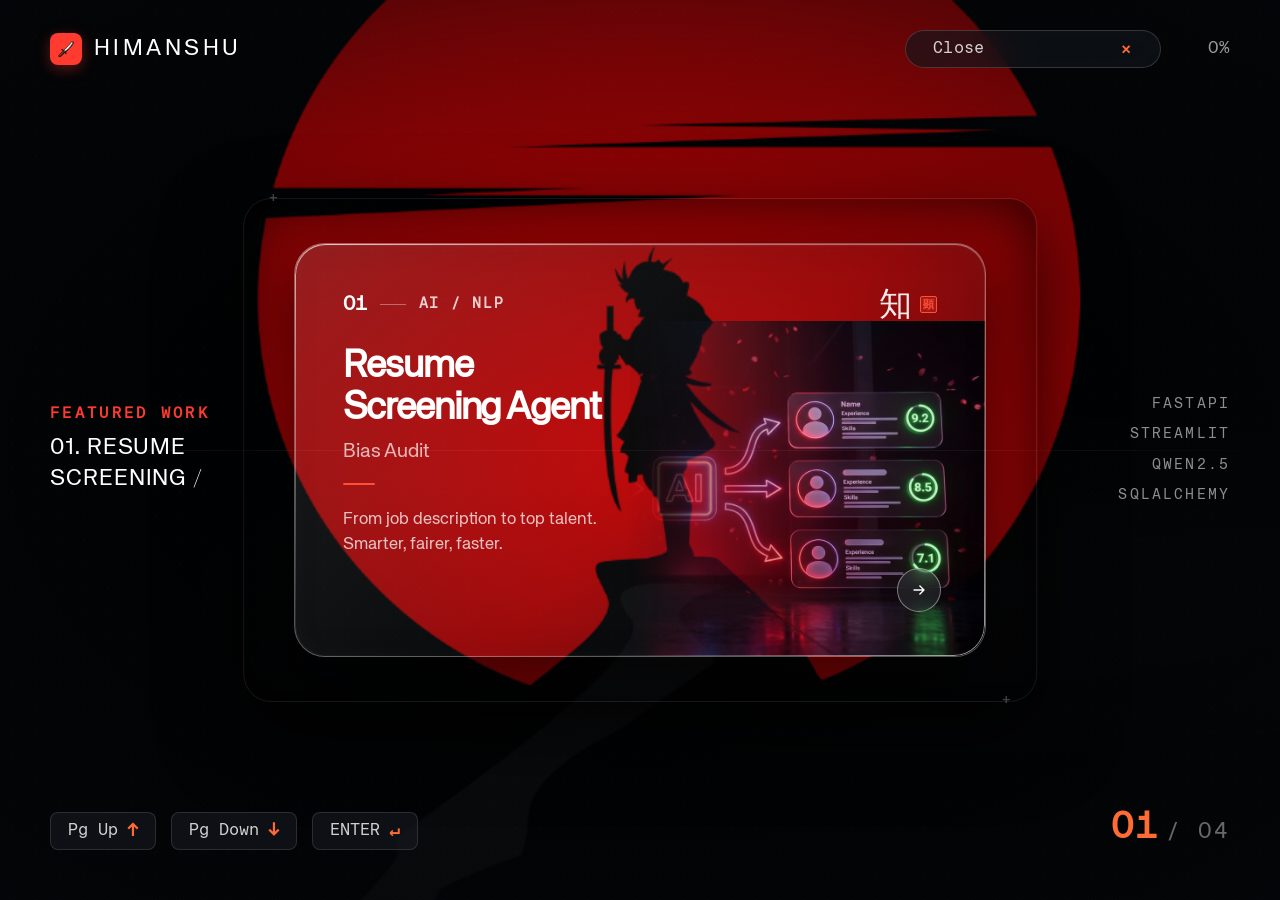
==== projects/index.html @ 43594bf0 "feat(projects): set cinematic samurai red moon background on projects page" ====
<!DOCTYPE html>
<html lang="en">
<head>
  <meta charset="utf-8">
  <meta name="viewport" content="width=device-width, initial-scale=1">
  <title>Projects — Himanshu | Intelligent Systems &amp; AI Engineering</title>
  <link rel="shortcut icon" type="image/x-icon" href="/fav/favicon.ico" sizes="16x16 24x24 32x32 48x48 64x64">
  <link rel="apple-touch-icon" href="/fav/apple-touch-icon-120x120.png">
  <meta name="description" content="Featured Projects by Himanshu — Autonomous AI Agents, Spatio-Temporal Forecasting, Hybrid Recommendation Systems, and Immersive 3D Experiences.">

  <!-- Core Nuxt and StringTune Stylesheets -->
  <link rel="stylesheet" href="/_nuxt/default.95e9e56d.css">
  <link rel="stylesheet" href="/_nuxt/index.312a1a1b.css">
  <link rel="stylesheet" href="/_nuxt/GridRow.aee1d03d.css">
  <link rel="stylesheet" href="/_nuxt/MainFooter.c350568c.css">

  <style>
    :root {
      --c-white: #fff;
      --c-white-rgb: 255, 255, 255;
      --c-black: #06080b;
      --c-black-rgb: 6, 8, 11;
      --c-red: #ff3b30;
      --c-red-rgb: 255, 59, 48;
      --c-purple: #a399a8;
      --c-grey: #e6dfe4;
      --c-grey-dark: #544d56;
      --f-cubic: cubic-bezier(0.35, 0.35, 0, 1);
      --font: "KHTeka", system-ui, -apple-system, sans-serif;
      --font-mono: "KHTekaMono", monospace;
    }

    * {
      box-sizing: border-box;
      margin: 0;
      padding: 0;
    }

    html, body {
      width: 100%;
      height: 100%;
      overflow: hidden;
      background-color: var(--c-black);
      color: var(--c-white);
      font-family: var(--font);
      -webkit-font-smoothing: antialiased;
    }

    /* Fixed Projects Samurai Red Moon Atmospheric Background */
    .projects-bg-canvas {
      position: fixed;
      inset: 0;
      width: 100vw;
      height: 100vh;
      z-index: 0;
      pointer-events: none;
      background-color: #06080b;
      background:
        radial-gradient(ellipse 85% 75% at 50% 50%, rgba(6, 8, 11, 0.22) 0%, rgba(6, 8, 11, 0.52) 58%, rgba(6, 8, 11, 0.88) 100%),
        url('/images/projects/samurai-red-moon-bg.png') center center / cover no-repeat;
      opacity: 0.95;
    }

    /* Subtle ambient grain texture */
    .projects-bg-canvas::after {
      content: "";
      position: absolute;
      inset: 0;
      background-image: radial-gradient(rgba(255, 255, 255, 0.03) 1px, transparent 0);
      background-size: 24px 24px;
      opacity: 0.4;
    }

    /* Outer Scroll Container */
    #scroll-container {
      position: relative;
      width: 100%;
      height: 100vh;
      overflow-y: auto;
      overflow-x: hidden;
      scroll-behavior: auto;
      -webkit-overflow-scrolling: touch;
      z-index: 2;
    }

    /* Header Nav */
    header.portfolio-header {
      position: fixed;
      top: 0;
      left: 0;
      width: 100%;
      padding: 1.5rem 2.5rem;
      display: flex;
      align-items: center;
      justify-content: space-between;
      z-index: 100;
      pointer-events: none;
    }

    header.portfolio-header > * {
      pointer-events: all;
    }

    .hdr-left {
      display: flex;
      align-items: center;
      gap: 1.25rem;
    }

    .hdr-logo-badge {
      display: flex;
      align-items: center;
      gap: 0.6rem;
      text-decoration: none;
      color: var(--c-white);
    }

    .hdr-sword-icon {
      width: 32px;
      height: 32px;
      background-color: var(--c-red);
      border-radius: 8px;
      display: flex;
      align-items: center;
      justify-content: center;
      box-shadow: 0 4px 14px rgba(255, 59, 48, 0.35);
      transition: transform 0.3s var(--f-cubic);
    }

    .hdr-sword-icon img {
      width: 20px;
      height: 20px;
      object-fit: contain;
    }

    .hdr-sword-icon:hover {
      transform: scale(1.08) rotate(4deg);
    }

    .hdr-brand {
      font-size: 1.15rem;
      font-weight: 500;
      letter-spacing: 0.15em;
      text-transform: uppercase;
      color: var(--c-white);
      transition: opacity 0.3s;
    }

    .hdr-brand:hover {
      opacity: 0.8;
    }

    /* Top Horizontal Orange Scroll Bar */
    .top-scroll-progress-bar {
      position: fixed;
      top: 0;
      left: 0;
      width: 0%;
      height: 2px;
      background: #ff6b35;
      box-shadow: 0 0 10px rgba(255, 107, 53, 0.8), 0 0 3px #ff6b35;
      z-index: 200;
      pointer-events: none;
      transition: width 0.08s linear;
    }

    .hdr-right {
      display: flex;
      align-items: center;
      gap: 1.25rem;
    }

    /* Projects Page Header Close Pill Button (Redirects to Homepage Hero) */
    .projects-page-close-pill {
      display: inline-flex;
      align-items: center;
      justify-content: space-between;
      width: clamp(200px, 20vw, 260px);
      height: 38px;
      padding: 0 1.35rem;
      border-radius: 9999px;
      background: rgba(18, 22, 28, 0.65);
      backdrop-filter: blur(16px);
      -webkit-backdrop-filter: blur(16px);
      border: 1px solid rgba(255, 255, 255, 0.16);
      text-decoration: none;
      cursor: pointer;
      transition: all 0.25s cubic-bezier(0.16, 1, 0.3, 1);
    }

    .projects-page-close-pill .pill-label {
      font-family: var(--font-mono);
      font-size: 0.82rem;
      font-weight: 500;
      color: rgba(255, 255, 255, 0.8);
      letter-spacing: 0.02em;
      transition: color 0.2s ease;
    }

    .projects-page-close-pill .pill-icon {
      font-family: var(--font-mono);
      font-size: 1.15rem;
      line-height: 1;
      color: #ff6b35;
      font-weight: 400;
      transition: transform 0.25s ease, color 0.2s ease;
    }

    .projects-page-close-pill:hover {
      background: rgba(255, 255, 255, 0.1);
      border-color: rgba(255, 107, 53, 0.45);
      box-shadow: 0 0 20px rgba(255, 107, 53, 0.2);
      transform: translateY(-1px);
    }

    .projects-page-close-pill:hover .pill-label {
      color: var(--c-white);
    }

    .projects-page-close-pill:hover .pill-icon {
      transform: rotate(90deg) scale(1.15);
      color: #ff854d;
    }

    .hdr-scroll-progress {
      font-family: var(--font-mono);
      font-size: 0.85rem;
      color: rgba(255, 255, 255, 0.6);
      min-width: 44px;
      text-align: right;
    }

    /* Main Showcase Page Structure */
    .page.projects-page {
      position: relative;
      width: 100%;
      min-height: 100vh;
    }

    .c-welcome {
      position: relative;
      width: 100%;
    }

    /* Pinned Sticky Viewport HUD (Stage) */
    .stick-wrap {
      position: sticky;
      top: 0;
      left: 0;
      width: 100%;
      height: 0;
      z-index: 20;
      pointer-events: none;
    }

    .hud-stage {
      position: relative;
      width: 100%;
      height: 100vh;
      pointer-events: none;
    }

    /* Left Gutter: Category & Active Project Title (Matches StringTune Basics / 01. Reveal on scroll) */
    .hud-left-gutter {
      position: absolute;
      left: 2.5rem;
      top: 50%;
      transform: translateY(-50%);
      display: flex;
      flex-direction: column;
      gap: 0.45rem;
      max-width: 220px;
      z-index: 25;
      pointer-events: none;
    }

    .hud-category-label {
      font-family: var(--font-mono);
      font-size: 0.75rem;
      letter-spacing: 0.22em;
      text-transform: uppercase;
      color: var(--c-red);
      font-weight: 600;
    }

    .hud-active-title {
      font-size: 1.15rem;
      font-weight: 500;
      letter-spacing: 0.04em;
      color: var(--c-white);
      line-height: 1.35;
      text-transform: uppercase;
    }

    /* Right Gutter: Active Tech Stack Tags (Matches StringTune Smooth scroll / Lazy / Lerp) */
    .hud-right-gutter {
      position: absolute;
      right: 2.5rem;
      top: 50%;
      transform: translateY(-50%);
      display: flex;
      flex-direction: column;
      align-items: flex-end;
      gap: 0.65rem;
      max-width: 200px;
      z-index: 25;
      pointer-events: none;
    }

    .hud-tag {
      font-family: var(--font-mono);
      font-size: 0.72rem;
      letter-spacing: 0.15em;
      text-transform: uppercase;
      color: rgba(255, 255, 255, 0.55);
      transition: color 0.3s;
    }

    /* Architectural Center Window Frame Boundary */
    .central-showcase-frame {
      position: absolute;
      top: 50%;
      left: 50%;
      transform: translate(-50%, -50%);
      width: clamp(340px, 62vw, 860px);
      height: clamp(380px, 56vh, 520px);
      border-radius: 28px;
      border: 1px solid rgba(255, 255, 255, 0.08);
      box-shadow:
        inset 0 0 60px rgba(0, 0, 0, 0.65),
        0 30px 80px rgba(0, 0, 0, 0.75);
      pointer-events: none;
      z-index: 10;
      transition: border-color 0.4s;
    }

    /* Technical Crosshairs on Frame */
    .central-showcase-frame::before {
      content: "+";
      position: absolute;
      top: -10px;
      left: 24px;
      font-family: var(--font-mono);
      font-size: 0.85rem;
      color: rgba(255, 255, 255, 0.25);
    }

    .central-showcase-frame::after {
      content: "+";
      position: absolute;
      bottom: -10px;
      right: 24px;
      font-family: var(--font-mono);
      font-size: 0.85rem;
      color: rgba(255, 255, 255, 0.25);
    }

    /* Horizontal Crosshair Reference Hairline */
    .hud-center-hairline {
      position: absolute;
      top: 50%;
      left: 0;
      width: 100%;
      height: 1px;
      background: linear-gradient(90deg, transparent 0%, rgba(255, 255, 255, 0.05) 15%, rgba(255, 255, 255, 0.05) 85%, transparent 100%);
      pointer-events: none;
      z-index: 5;
    }

    /* HUD Bottom Controls */
    .hud-bottom-left {
      position: absolute;
      bottom: 2.5rem;
      left: 2.5rem;
      display: flex;
      align-items: center;
      gap: 0.75rem;
      pointer-events: all;
      z-index: 25;
    }

    .kbd-btn {
      display: inline-flex;
      align-items: center;
      justify-content: center;
      gap: 0.45rem;
      width: auto;
      min-width: 64px;
      height: 38px;
      padding: 0 0.85rem;
      border-radius: 8px;
      background: rgba(25, 29, 36, 0.55);
      backdrop-filter: blur(10px);
      -webkit-backdrop-filter: blur(10px);
      border: 1px solid rgba(255, 255, 255, 0.12);
      font-family: var(--font-mono);
      font-size: 0.82rem;
      font-weight: 500;
      cursor: pointer;
      transition: background 0.2s ease, border-color 0.2s ease, transform 0.2s var(--f-cubic);
    }

    .kbd-btn:hover {
      background: rgba(255, 255, 255, 0.12);
      border-color: rgba(255, 255, 255, 0.25);
      transform: translateY(-2px);
    }

    .kbd-btn .kbd-btn-label {
      color: rgba(255, 255, 255, 0.8);
      transition: color 0.2s ease;
    }

    .kbd-btn:hover .kbd-btn-label {
      color: var(--c-white);
    }

    .kbd-btn .kbd-btn-arrow {
      color: #ff6b35;
      font-size: 0.9rem;
      font-weight: 700;
      line-height: 1;
    }

    .kbd-btn.enter-btn {
      min-width: 78px;
      gap: 0.45rem;
    }

    .hud-bottom-right {
      position: absolute;
      bottom: 2.5rem;
      right: 2.5rem;
      font-family: var(--font-mono);
      letter-spacing: 0.1em;
      color: var(--c-white);
      display: flex;
      align-items: baseline;
      gap: 0.35rem;
      z-index: 25;
      pointer-events: none;
    }

    .hud-bottom-right .current {
      font-size: 1.8rem;
      font-weight: 600;
      color: #ff6b35;
    }

    .hud-bottom-right .total {
      color: rgba(255, 255, 255, 0.4);
      font-size: 1.1rem;
    }

    /* Virtual Scroll Track */
    .main-list {
      position: relative;
      width: 100%;
      min-height: 400vh;
      display: flex;
      flex-direction: column;
      z-index: 15;
    }

    .category-wrap {
      display: flex;
      flex-direction: column;
      width: 100%;
      position: relative;
    }

    /* Moving Tile Item Container */
    .i {
      position: relative;
      width: 100%;
      height: 100vh;
      display: flex;
      align-items: center;
      justify-content: center;
      perspective: 40rem;
      --progress: 0;
      opacity: calc(1.5 - max(0.5 - var(--progress), var(--progress) - 0.5) * 5);
      will-change: transform, opacity;
    }

    /* ==========================================================================
       HOMEPAGE PROJECT CARD DESIGN & KINEMATICS (Exact Parity)
       ========================================================================== */
    .project-card {
      position: relative;
      width: clamp(320px, 54vw, 760px);
      min-height: clamp(340px, 46vh, 440px);
      background: linear-gradient(135deg, rgba(255, 255, 255, 0.11) 0%, rgba(255, 255, 255, 0.035) 55%, rgba(10, 14, 20, 0.48) 100%) !important;
      -webkit-backdrop-filter: blur(28px) saturate(160%) !important;
      backdrop-filter: blur(28px) saturate(160%) !important;
      border: 1px solid rgba(255, 255, 255, 0.32) !important;
      border-radius: 1.55rem !important;
      box-shadow: 0 25px 60px rgba(0, 0, 0, 0.6), inset 0 1px 1px 0 rgba(255, 255, 255, 0.45), inset 0 0 24px 0 rgba(255, 255, 255, 0.03) !important;
      overflow: hidden !important;
      padding: 2.2rem 2.4rem !important;
      box-sizing: border-box !important;
      display: flex !important;
      flex-direction: column !important;
      justify-content: space-between !important;
      text-align: left !important;
      cursor: pointer !important;
      transform: rotateX(calc(-90deg * (0.5 - var(--progress)) * 3.25)) scale(calc(1 - max(0.5 - var(--progress), var(--progress) - 0.5)));
      transform-style: preserve-3d;
      transition: border-color 0.3s ease, box-shadow 0.4s ease, background 0.3s ease !important;
      pointer-events: none;
    }

    /* Active Pointed State */
    .i.-pointed .project-card {
      pointer-events: all;
    }

    .i.-pointed .project-card:hover {
      transform: rotateX(calc(-90deg * (0.5 - var(--progress)) * 3.25)) scale(calc(1.02 * (1 - max(0.5 - var(--progress), var(--progress) - 0.5)))) !important;
      background: linear-gradient(135deg, rgba(255, 255, 255, 0.16) 0%, rgba(255, 255, 255, 0.06) 55%, rgba(15, 20, 28, 0.52) 100%) !important;
      border-color: rgba(255, 255, 255, 0.55) !important;
      box-shadow: 0 35px 80px rgba(0, 0, 0, 0.75), 0 0 35px rgba(255, 79, 54, 0.22), inset 0 1px 2px rgba(255, 255, 255, 0.6) !important;
    }

    /* Specular Border Highlight Sweep */
    .project-card::after {
      content: "";
      position: absolute;
      inset: 0;
      border-radius: 1.55rem;
      padding: 1px;
      background-image: linear-gradient(
        calc(-45deg + 1turn * var(--progress)),
        rgba(255, 255, 255, 0.65) 0%,
        rgba(255, 255, 255, 0.05) 35%,
        rgba(255, 255, 255, 0) 50%,
        rgba(255, 255, 255, 0.05) 65%,
        rgba(255, 255, 255, 0.65) 100%
      );
      -webkit-mask: linear-gradient(#fff 0 0) content-box exclude, linear-gradient(#fff 0 0);
      mask: linear-gradient(#fff 0 0) content-box exclude, linear-gradient(#fff 0 0);
      pointer-events: none;
      z-index: 10;
    }

    /* Top Row Typography & Kanji Metadata */
    .project-card-top {
      display: flex !important;
      align-items: center !important;
      justify-content: space-between !important;
      width: 100% !important;
      margin-bottom: 1.25rem !important;
      position: relative !important;
      z-index: 6 !important;
    }

    .project-card-meta {
      display: flex !important;
      align-items: center !important;
      gap: 0.65rem !important;
    }

    .project-num {
      font-size: 1rem !important;
      font-weight: 700 !important;
      color: #ffffff !important;
      font-family: var(--font-mono, monospace) !important;
      letter-spacing: -0.02em !important;
    }

    .project-meta-line {
      width: 26px !important;
      height: 1px !important;
      background: rgba(255, 255, 255, 0.35) !important;
    }

    .project-cat {
      font-size: 0.72rem !important;
      font-weight: 600 !important;
      letter-spacing: 0.12em !important;
      color: rgba(255, 255, 255, 0.8) !important;
      font-family: var(--font-mono, monospace) !important;
    }

    .project-card-kanji-wrap {
      display: flex !important;
      align-items: center !important;
      gap: 0.75rem !important;
    }

    .project-vertical-meta {
      display: flex !important;
      flex-direction: column !important;
      align-items: flex-end !important;
      gap: 0.18rem !important;
      font-size: 0.52rem !important;
      line-height: 1.15 !important;
      letter-spacing: 0.14em !important;
      color: rgba(255, 255, 255, 0.52) !important;
      font-family: var(--font-mono, monospace) !important;
      text-align: right !important;
      font-weight: 600 !important;
    }

    .project-kanji-seal {
      display: flex !important;
      align-items: center !important;
      gap: 0.4rem !important;
    }

    .project-kanji {
      font-size: 1.65rem !important;
      color: rgba(255, 255, 255, 0.92) !important;
      font-family: "Hiragino Mincho ProN", "Yu Mincho", "Noto Serif JP", serif !important;
      line-height: 1 !important;
    }

    .project-seal {
      display: inline-flex !important;
      align-items: center !important;
      justify-content: center !important;
      width: 17px !important;
      height: 17px !important;
      border: 1px solid #ff4f36 !important;
      background: rgba(255, 79, 54, 0.22) !important;
      color: #ff4f36 !important;
      font-size: 0.55rem !important;
      border-radius: 2px !important;
      font-family: serif !important;
      font-weight: bold !important;
    }

    /* Card Body & Info */
    .project-card-body {
      position: relative !important;
      z-index: 5 !important;
      display: flex !important;
      align-items: flex-start !important;
      justify-content: space-between !important;
      flex: 1 !important;
      width: 100% !important;
    }

    .project-card-info {
      max-width: 50% !important;
      z-index: 5 !important;
      text-align: left !important;
      position: relative !important;
    }

    .project-card-title {
      font-size: 1.88rem !important;
      font-weight: 700 !important;
      color: #ffffff !important;
      line-height: 1.12 !important;
      letter-spacing: -0.03em !important;
      margin: 0 0 0.5rem 0 !important;
      font-family: var(--font, "KHTeka", sans-serif) !important;
    }

    .project-card-subtitle {
      font-size: 0.98rem !important;
      color: rgba(255, 255, 255, 0.7) !important;
      margin-bottom: 0.95rem !important;
      font-weight: 400 !important;
      letter-spacing: -0.01em !important;
    }

    .project-red-divider {
      width: 32px !important;
      height: 2px !important;
      background: #ff4f36 !important;
      margin-bottom: 1.1rem !important;
      border-radius: 2px !important;
    }

    .project-card-desc {
      font-size: 0.84rem !important;
      line-height: 1.5 !important;
      color: rgba(255, 255, 255, 0.74) !important;
      margin: 0 !important;
      font-weight: 400 !important;
      max-width: 340px !important;
    }

    /* Card Visual Image Mask */
    .project-card-visual {
      position: absolute !important;
      right: -2.4rem !important;
      bottom: -2.2rem !important;
      top: -1.25rem !important;
      width: 60% !important;
      pointer-events: none !important;
      overflow: hidden !important;
      display: flex !important;
      align-items: center !important;
      justify-content: flex-end !important;
      z-index: 2 !important;
      -webkit-mask-image: linear-gradient(to right, transparent 0%, rgba(0,0,0,0.5) 25%, black 60%) !important;
      mask-image: linear-gradient(to right, transparent 0%, rgba(0,0,0,0.5) 25%, black 60%) !important;
    }

    .project-card-visual img {
      width: 100% !important;
      height: 100% !important;
      object-fit: cover !important;
      object-position: center right !important;
      transition: transform 0.5s cubic-bezier(0.16, 1, 0.3, 1) !important;
      opacity: 0.95 !important;
    }

    .i.-pointed .project-card:hover .project-card-visual img {
      transform: scale(1.05) !important;
      opacity: 1 !important;
    }

    /* Action Arrow Button */
    .project-card-action {
      position: absolute !important;
      right: 2.2rem !important;
      bottom: 2.2rem !important;
      width: 44px !important;
      height: 44px !important;
      border-radius: 50% !important;
      border: 1px solid rgba(255, 255, 255, 0.42) !important;
      background: rgba(255, 255, 255, 0.08) !important;
      backdrop-filter: blur(8px) !important;
      display: flex !important;
      align-items: center !important;
      justify-content: center !important;
      color: #ffffff !important;
      z-index: 10 !important;
      cursor: pointer !important;
      transition: all 0.3s cubic-bezier(0.16, 1, 0.3, 1) !important;
    }

    .project-card-action svg {
      width: 18px !important;
      height: 18px !important;
      transition: transform 0.3s ease !important;
    }

    .i.-pointed .project-card:hover .project-card-action {
      background: rgba(255, 79, 54, 0.9) !important;
      border-color: #ff4f36 !important;
      transform: scale(1.08) !important;
      box-shadow: 0 4px 18px rgba(255, 79, 54, 0.5) !important;
    }

    .i.-pointed .project-card:hover .project-card-action svg {
      transform: translateX(2px) !important;
    }

        /* ==========================================================================
       PROJECT DETAIL OVERLAY & JAPANESE CINEMATIC GLASS INTERFACE
       ========================================================================== */
    .project-modal {
      position: fixed;
      inset: 0;
      z-index: 250;
      display: flex;
      align-items: center;
      justify-content: center;
      padding: clamp(1rem, 3.5vw, 3rem);
      background: rgba(3, 5, 8, 0.84);
      backdrop-filter: blur(28px);
      -webkit-backdrop-filter: blur(28px);
      opacity: 0;
      pointer-events: none;
      transition: opacity 0.4s cubic-bezier(0.16, 1, 0.3, 1), backdrop-filter 0.4s ease;
      --theme-glow: rgba(72, 108, 175, 0.12);
      --theme-accent: #ff4f36;
    }

    .project-modal[data-theme="resume-screening"] {
      --theme-glow: rgba(64, 115, 214, 0.14);
      --theme-accent: #ff4f36;
    }

    .project-modal[data-theme="traffic-intelligence"] {
      --theme-glow: rgba(255, 98, 56, 0.12);
      --theme-accent: #ff4f36;
    }

    .project-modal[data-theme="movies-system"] {
      --theme-glow: rgba(138, 75, 185, 0.14);
      --theme-accent: #ff4f36;
    }

    .project-modal[data-theme="museospace"] {
      --theme-glow: rgba(230, 185, 115, 0.12);
      --theme-accent: #ff4f36;
    }

    .project-modal.-active {
      opacity: 1;
      pointer-events: all;
    }

    /* Modal Atmosphere Background Layer with Cinematic Japanese Artwork */
    .modal-backdrop-fx {
      position: absolute;
      inset: 0;
      width: 100%;
      height: 100%;
      pointer-events: none;
      overflow: hidden;
      z-index: 0;
    }

    /* Base Cinematic Background Image with Slow Breathing Scale */
    .modal-bg-image {
      position: absolute;
      inset: -3%;
      width: 106%;
      height: 106%;
      background:
        radial-gradient(ellipse 95% 85% at 50% 50%, rgba(6, 8, 12, 0.48) 0%, rgba(3, 5, 8, 0.82) 72%, #030508 100%),
        url('/images/projects/a_moody_cinematic_dark_themed_atmospheric_backg.png') center center / cover no-repeat;
      pointer-events: none;
      animation: modalBgBreathing 32s ease-in-out infinite alternate;
      will-change: transform;
      z-index: 0;
    }

    @keyframes modalBgBreathing {
      0% {
        transform: scale(1) translate3d(0, 0, 0);
      }
      50% {
        transform: scale(1.025) translate3d(-0.5%, -0.3%, 0);
      }
      100% {
        transform: scale(1.04) translate3d(0.4%, 0.3%, 0);
      }
    }

    .modal-ambiance-glow {
      position: absolute;
      top: 50%;
      left: 50%;
      transform: translate(-50%, -50%);
      width: 85vw;
      height: 85vh;
      background: radial-gradient(ellipse 65% 55% at 50% 50%, var(--theme-glow) 0%, rgba(0, 0, 0, 0) 70%);
      transition: background 0.8s ease;
      mix-blend-mode: screen;
      pointer-events: none;
      z-index: 1;
    }

    .modal-mist-drift {
      position: absolute;
      inset: 0;
      width: 180%;
      height: 100%;
      pointer-events: none;
      opacity: 0.35;
      mix-blend-mode: screen;
      z-index: 2;
    }

    .modal-mist-1 {
      background: radial-gradient(ellipse 60% 40% at 30% 65%, rgba(255, 255, 255, 0.04) 0%, transparent 60%);
      animation: modalMistFloat1 45s ease-in-out infinite alternate;
    }

    .modal-mist-2 {
      background: radial-gradient(ellipse 55% 45% at 70% 35%, rgba(255, 255, 255, 0.035) 0%, transparent 60%);
      animation: modalMistFloat2 58s ease-in-out infinite alternate;
    }

    @keyframes modalMistFloat1 {
      0% { transform: translate3d(-12%, -1.5%, 0); }
      100% { transform: translate3d(4%, 1.5%, 0); }
    }

    @keyframes modalMistFloat2 {
      0% { transform: translate3d(4%, 1.5%, 0); }
      100% { transform: translate3d(-12%, -1.5%, 0); }
    }

    /* Falling Crimson Sakura Petals matching the artwork */
    .modal-petals-wrap {
      position: absolute;
      inset: 0;
      pointer-events: none;
      overflow: hidden;
      z-index: 3;
    }

    .modal-petal {
      position: absolute;
      top: -30px;
      border-radius: 100% 0% 100% 0% / 80% 0% 80% 0%;
      background: linear-gradient(135deg, rgba(225, 48, 65, 0.75) 0%, rgba(145, 24, 36, 0.55) 75%, rgba(75, 10, 18, 0.25) 100%);
      box-shadow: 0 0 8px rgba(225, 48, 65, 0.35);
      pointer-events: none;
      will-change: transform, opacity;
      animation-name: modalPetalFall;
      animation-timing-function: cubic-bezier(0.25, 0.1, 0.25, 1);
      animation-iteration-count: infinite;
    }

    @keyframes modalPetalFall {
      0% {
        transform: translate3d(var(--px-start, 10vw), -20px, 0) rotate(var(--prot-start, 0deg));
        opacity: 0;
      }
      15% {
        opacity: var(--pmax-op, 0.65);
      }
      50% {
        transform: translate3d(calc(var(--px-start, 10vw) + var(--px-drift, 15vw) * 0.5 + var(--psway, 18px)), 50vh, 0) rotate(calc(var(--prot-start, 0deg) + 180deg));
      }
      85% {
        opacity: var(--pmax-op, 0.65);
      }
      100% {
        transform: translate3d(calc(var(--px-start, 10vw) + var(--px-drift, 15vw)), 105vh, 0) rotate(calc(var(--prot-start, 0deg) + 360deg));
        opacity: 0;
      }
    }

    .modal-petal.mp1  { width: 9px;  height: 14px; --px-start: 6vw;  --px-drift: 18vw; --psway: 16px; --prot-start: 20deg;  --pmax-op: 0.65; animation-duration: 15s; animation-delay: -2s; }
    .modal-petal.mp2  { width: 11px; height: 16px; --px-start: 18vw; --px-drift: 22vw; --psway: 20px; --prot-start: -35deg; --pmax-op: 0.70; animation-duration: 17s; animation-delay: -7s; }
    .modal-petal.mp3  { width: 8px;  height: 12px; --px-start: 28vw; --px-drift: 16vw; --psway: 14px; --prot-start: 50deg;  --pmax-op: 0.55; animation-duration: 14s; animation-delay: -11s; }
    .modal-petal.mp4  { width: 12px; height: 17px; --px-start: 40vw; --px-drift: 20vw; --psway: 18px; --prot-start: -15deg; --pmax-op: 0.75; animation-duration: 16s; animation-delay: -4s; }
    .modal-petal.mp5  { width: 10px; height: 15px; --px-start: 52vw; --px-drift: 18vw; --psway: 15px; --prot-start: 35deg;  --pmax-op: 0.60; animation-duration: 15s; animation-delay: -13s; }
    .modal-petal.mp6  { width: 13px; height: 18px; --px-start: 64vw; --px-drift: 22vw; --psway: 22px; --prot-start: -45deg; --pmax-op: 0.72; animation-duration: 18s; animation-delay: -8s; }
    .modal-petal.mp7  { width: 9px;  height: 13px; --px-start: 74vw; --px-drift: 16vw; --psway: 16px; --prot-start: 25deg;  --pmax-op: 0.58; animation-duration: 14s; animation-delay: -1s; }
    .modal-petal.mp8  { width: 12px; height: 17px; --px-start: 84vw; --px-drift: 19vw; --psway: 19px; --prot-start: -25deg; --pmax-op: 0.68; animation-duration: 16s; animation-delay: -10s; }
    .modal-petal.mp9  { width: 8px;  height: 12px; --px-start: 2vw;  --px-drift: 20vw; --psway: 15px; --prot-start: 40deg;  --pmax-op: 0.50; animation-duration: 13s; animation-delay: -5s; }
    .modal-petal.mp10 { width: 11px; height: 16px; --px-start: 34vw; --px-drift: 17vw; --psway: 18px; --prot-start: -50deg; --pmax-op: 0.65; animation-duration: 16s; animation-delay: -14s; }
    .modal-petal.mp11 { width: 10px; height: 14px; --px-start: 58vw; --px-drift: 21vw; --psway: 17px; --prot-start: 30deg;  --pmax-op: 0.62; animation-duration: 15s; animation-delay: -3s; }
    .modal-petal.mp12 { width: 13px; height: 19px; --px-start: 88vw; --px-drift: 15vw; --psway: 20px; --prot-start: -20deg; --pmax-op: 0.70; animation-duration: 17s; animation-delay: -9s; }

    /* Expanded Project Tile Glass Container */
    .modal-card {
      position: relative;
      z-index: 10;
      width: 100%;
      max-width: 840px;
      max-height: 88vh;
      overflow-y: auto;
      overflow-x: hidden;
      background: linear-gradient(135deg, rgba(255, 255, 255, 0.12) 0%, rgba(255, 255, 255, 0.035) 45%, rgba(10, 14, 20, 0.78) 100%) !important;
      -webkit-backdrop-filter: blur(36px) saturate(170%) !important;
      backdrop-filter: blur(36px) saturate(170%) !important;
      border: 1px solid rgba(255, 255, 255, 0.32) !important;
      border-radius: 1.85rem !important;
      padding: clamp(1.8rem, 3.2vw, 2.8rem) clamp(1.6rem, 3.2vw, 2.8rem) !important;
      box-shadow:
        0 40px 110px rgba(0, 0, 0, 0.88),
        inset 0 1px 1px 0 rgba(255, 255, 255, 0.45),
        inset 0 0 24px 0 rgba(255, 255, 255, 0.03) !important;
      box-sizing: border-box !important;
      transform: scale(0.92) translateY(24px) rotateX(4deg);
      opacity: 0;
      filter: blur(6px);
      transition: transform 0.42s cubic-bezier(0.16, 1, 0.3, 1), opacity 0.38s ease, filter 0.38s ease;
      scrollbar-width: thin;
      scrollbar-color: rgba(255, 255, 255, 0.22) rgba(0, 0, 0, 0.25);
    }

    .modal-card::-webkit-scrollbar {
      width: 5px;
    }
    .modal-card::-webkit-scrollbar-track {
      background: rgba(0, 0, 0, 0.25);
      border-radius: 9999px;
      margin: 1.5rem 0;
    }
    .modal-card::-webkit-scrollbar-thumb {
      background: rgba(255, 255, 255, 0.2);
      border-radius: 9999px;
      border: 1px solid rgba(255, 255, 255, 0.08);
      transition: background 0.2s ease;
    }
    .modal-card::-webkit-scrollbar-thumb:hover {
      background: rgba(255, 107, 53, 0.55);
    }

    .project-modal.-active .modal-card {
      transform: scale(1) translateY(0) rotateX(0deg);
      opacity: 1;
      filter: blur(0px);
    }

    /* Modal Specular Inner Highlight */
    .modal-card::before {
      content: "";
      position: absolute;
      inset: 0;
      border-radius: 1.85rem;
      padding: 1px;
      background: linear-gradient(
        135deg,
        rgba(255, 255, 255, 0.55) 0%,
        rgba(255, 255, 255, 0.08) 35%,
        rgba(255, 255, 255, 0) 50%,
        rgba(255, 255, 255, 0.08) 65%,
        rgba(255, 255, 255, 0.45) 100%
      );
      -webkit-mask: linear-gradient(#fff 0 0) content-box exclude, linear-gradient(#fff 0 0);
      mask: linear-gradient(#fff 0 0) content-box exclude, linear-gradient(#fff 0 0);
      pointer-events: none;
      z-index: 12;
    }

    /* Talisman Glass Close Button (Sticky at Top-Right) */
    .modal-close-btn {
      position: sticky;
      top: 0;
      float: right;
      margin-top: -0.4rem;
      margin-bottom: -40px;
      margin-right: -0.4rem;
      width: 40px;
      height: 40px;
      border-radius: 50%;
      background: rgba(18, 22, 28, 0.78);
      backdrop-filter: blur(16px);
      -webkit-backdrop-filter: blur(16px);
      border: 1px solid rgba(255, 255, 255, 0.25);
      color: #ff6b35;
      display: flex;
      align-items: center;
      justify-content: center;
      cursor: pointer;
      transition: all 0.25s cubic-bezier(0.16, 1, 0.3, 1);
      z-index: 35;
    }

    .modal-close-btn svg {
      width: 14px;
      height: 14px;
      fill: #ff6b35;
      transition: fill 0.2s ease, transform 0.2s ease;
    }

    .modal-close-btn:hover {
      background: rgba(255, 255, 255, 0.18);
      border-color: rgba(255, 107, 53, 0.65);
      transform: rotate(90deg) scale(1.08);
      box-shadow: 0 0 20px rgba(255, 107, 53, 0.35);
    }

    .modal-close-btn:hover svg {
      fill: #ff854d;
    }

    /* Modal Editorial Header Row */
    .modal-editorial-header {
      display: flex;
      align-items: center;
      justify-content: space-between;
      width: 100%;
      margin-bottom: 1.4rem;
      padding-right: 3rem;
      position: relative;
      z-index: 6;
    }

    .modal-card-meta {
      display: flex;
      align-items: center;
      gap: 0.75rem;
    }

    .modal-num {
      font-size: 1.05rem;
      font-weight: 700;
      color: #ffffff;
      font-family: var(--font-mono, monospace);
      letter-spacing: -0.02em;
    }

    .modal-meta-line {
      width: 28px;
      height: 1px;
      background: rgba(255, 255, 255, 0.4);
    }

    .modal-cat {
      font-size: 0.74rem;
      font-weight: 600;
      letter-spacing: 0.14em;
      color: rgba(255, 255, 255, 0.82);
      font-family: var(--font-mono, monospace);
      text-transform: uppercase;
    }

    .modal-kanji-wrap {
      display: flex;
      align-items: center;
      gap: 0.45rem;
    }

    .modal-kanji {
      font-family: serif, "Noto Serif JP", sans-serif;
      font-size: 1.4rem;
      color: rgba(255, 255, 255, 0.7);
      line-height: 1;
    }

    .modal-seal {
      display: inline-flex;
      align-items: center;
      justify-content: center;
      width: 20px;
      height: 20px;
      border: 1px solid var(--c-red, #ff4f36);
      background: rgba(255, 79, 54, 0.14);
      color: var(--c-red, #ff4f36);
      font-size: 0.68rem;
      font-weight: 700;
      font-family: serif, "Noto Serif JP", sans-serif;
      border-radius: 3px;
      line-height: 1;
    }

    /* Modal Media Frame */
    .modal-media-frame {
      position: relative;
      width: 100%;
      max-height: 380px;
      aspect-ratio: 16 / 9;
      border-radius: 1.25rem;
      overflow: hidden;
      margin-bottom: 1.8rem;
      background: #080b0f;
      border: 1px solid rgba(255, 255, 255, 0.16);
      box-shadow: 0 16px 40px rgba(0, 0, 0, 0.6), inset 0 1px 1px rgba(255, 255, 255, 0.2);
    }

    .modal-media-frame img {
      width: 100%;
      height: 100%;
      object-fit: cover;
      display: block;
    }

    .modal-media-overlay {
      position: absolute;
      inset: 0;
      background: linear-gradient(180deg, transparent 65%, rgba(6, 9, 13, 0.65) 100%);
      pointer-events: none;
    }

    /* Modal Typography */
    .modal-header {
      margin-bottom: 1.2rem;
    }

    .modal-header h3 {
      font-size: clamp(1.4rem, 2.5vw, 1.95rem);
      font-weight: 600;
      color: #ffffff;
      line-height: 1.2;
      letter-spacing: -0.01em;
      margin-bottom: 0.6rem;
    }

    .modal-subtitle-row {
      display: flex;
      align-items: center;
      gap: 0.65rem;
      margin-bottom: 0.9rem;
    }

    .modal-red-bar {
      width: 3px;
      height: 15px;
      background: var(--c-red, #ff4f36);
      border-radius: 2px;
      flex-shrink: 0;
    }

    .modal-subtitle-row p {
      font-family: var(--font-mono, monospace);
      font-size: 0.8rem;
      letter-spacing: 0.04em;
      color: rgba(255, 255, 255, 0.72);
      margin: 0;
    }

    .modal-tags {
      display: flex;
      flex-wrap: wrap;
      gap: 0.45rem;
      margin-top: 0.75rem;
    }

    .modal-tag {
      font-family: var(--font-mono, monospace);
      font-size: 0.68rem;
      letter-spacing: 0.08em;
      color: rgba(255, 255, 255, 0.82);
      background: rgba(255, 255, 255, 0.06);
      border: 1px solid rgba(255, 255, 255, 0.12);
      border-radius: 9999px;
      padding: 0.22rem 0.65rem;
    }

    /* Modal Body Content */
    .modal-body {
      color: rgba(255, 255, 255, 0.84);
      font-size: 0.94rem;
      line-height: 1.7;
      margin-bottom: 1.5rem;
    }

    .modal-highlights {
      margin: 1.4rem 0 2rem 0;
      display: flex;
      flex-direction: column;
      gap: 0.85rem;
    }

    .highlight-item {
      display: flex;
      align-items: flex-start;
      gap: 0.85rem;
      font-size: 0.88rem;
      color: rgba(255, 255, 255, 0.82);
      line-height: 1.6;
    }

    .highlight-bullet {
      width: 6px;
      height: 6px;
      transform: rotate(45deg);
      background: var(--c-red, #ff4f36);
      box-shadow: 0 0 8px rgba(255, 79, 54, 0.55);
      margin-top: 0.55rem;
      flex-shrink: 0;
    }

    /* Editorial Section Divider */
    .modal-action-divider {
      display: flex;
      align-items: center;
      gap: 1.25rem;
      margin: 2rem 0 1.6rem 0;
      color: rgba(255, 255, 255, 0.25);
    }

    .modal-action-divider .line {
      flex: 1;
      height: 1px;
      background: linear-gradient(90deg, rgba(255, 255, 255, 0.02), rgba(255, 255, 255, 0.2), rgba(255, 255, 255, 0.02));
    }

    .modal-action-divider .diamond {
      font-size: 0.72rem;
      color: var(--c-red, #ff4f36);
      opacity: 0.8;
    }

    /* Bottom Action Area & Coordinated Pair Buttons */
    .modal-footer {
      display: flex;
      align-items: center;
      gap: 1.1rem;
      margin-top: 0.5rem;
      padding-top: 0;
    }

    /* Primary: Explore Live App */
    .btn-live-app {
      padding: 0.72rem 1.45rem;
      border-radius: 9999px;
      background: linear-gradient(135deg, #ffffff 0%, #eceef1 100%);
      color: #0b0e13;
      font-size: 0.84rem;
      font-weight: 600;
      letter-spacing: 0.02em;
      border: 1px solid rgba(255, 255, 255, 0.8);
      cursor: pointer;
      display: inline-flex;
      align-items: center;
      gap: 0.6rem;
      text-decoration: none;
      box-shadow: 0 8px 24px rgba(0, 0, 0, 0.35), 0 0 16px rgba(255, 255, 255, 0.2);
      transition: all 0.28s cubic-bezier(0.16, 1, 0.3, 1);
      position: relative;
    }

    .btn-live-app .btn-pip {
      width: 7px;
      height: 7px;
      border-radius: 50%;
      background: var(--c-red, #ff4f36);
      box-shadow: 0 0 6px rgba(255, 79, 54, 0.6);
      transition: transform 0.25s ease;
    }

    .btn-live-app .btn-arrow {
      width: 14px;
      height: 14px;
      transition: transform 0.25s ease;
    }

    .btn-live-app:hover {
      background: #ffffff;
      transform: translateY(-2px);
      box-shadow: 0 12px 30px rgba(0, 0, 0, 0.45), 0 0 24px rgba(255, 255, 255, 0.35);
      border-color: #ffffff;
    }

    .btn-live-app:hover .btn-pip {
      transform: scale(1.3);
    }

    .btn-live-app:hover .btn-arrow {
      transform: translate(2px, -2px);
    }

    /* Secondary: GitHub Repository */
    .btn-github-repo {
      padding: 0.72rem 1.35rem;
      border-radius: 9999px;
      background: rgba(255, 255, 255, 0.07);
      border: 1px solid rgba(255, 255, 255, 0.24);
      color: #f2f4f7;
      font-size: 0.84rem;
      font-weight: 500;
      letter-spacing: 0.02em;
      text-decoration: none;
      display: inline-flex;
      align-items: center;
      gap: 0.55rem;
      box-shadow: 0 8px 24px rgba(0, 0, 0, 0.25);
      transition: all 0.28s cubic-bezier(0.16, 1, 0.3, 1);
      backdrop-filter: blur(12px);
      -webkit-backdrop-filter: blur(12px);
    }

    .btn-github-repo .git-icon {
      width: 16px;
      height: 16px;
      fill: currentColor;
      transition: transform 0.25s ease;
    }

    .btn-github-repo:hover {
      background: rgba(255, 255, 255, 0.15);
      border-color: rgba(255, 79, 54, 0.55);
      color: #ffffff;
      transform: translateY(-2px);
      box-shadow: 0 12px 30px rgba(0, 0, 0, 0.4), 0 0 20px rgba(255, 79, 54, 0.22);
    }

    .btn-github-repo:hover .git-icon {
      transform: scale(1.12);
    }

    /* Responsive Queries */
    @media (max-width: 768px) {
      .modal-card {
        max-height: 90vh;
        border-radius: 1.45rem !important;
        padding: 1.6rem 1.25rem !important;
      }
      .modal-editorial-header {
        padding-right: 2.5rem;
        margin-bottom: 1.1rem;
      }
      .modal-media-frame {
        max-height: 220px;
        border-radius: 0.95rem;
        margin-bottom: 1.4rem;
      }
      .modal-header h3 {
        font-size: 1.35rem;
      }
      .modal-subtitle-row p {
        font-size: 0.74rem;
      }
      .modal-body {
        font-size: 0.88rem;
        line-height: 1.6;
      }
      .highlight-item {
        font-size: 0.82rem;
      }
      .modal-footer {
        flex-direction: column;
        align-items: stretch;
        gap: 0.75rem;
      }
      .btn-live-app,
      .btn-github-repo {
        justify-content: center;
        width: 100%;
        padding: 0.85rem 1rem;
        box-sizing: border-box;
      }
    }

    @media (prefers-reduced-motion: reduce) {
      .project-modal {
        transition: opacity 0.15s ease;
      }
      .modal-card {
        transform: none !important;
        filter: none !important;
        transition: opacity 0.15s ease !important;
      }
      .modal-bg-image,
      .modal-mist-drift,
      .modal-petal {
        animation: none !important;
      }
      .btn-live-app,
      .btn-github-repo,
      .modal-close-btn {
        transition: none !important;
        transform: none !important;
      }
    }

    /* ==========================================================================
       SUBTLE JAPANESE CHERRY BLOSSOM ATMOSPHERE & FALLING PETALS
       ========================================================================== */
    .atmospheric-petals-layer {
      position: fixed;
      inset: 0;
      width: 100vw;
      height: 100vh;
      z-index: 1;
      pointer-events: none;
      overflow: hidden;
      perspective: 700px;
    }

    .ambient-mist-drift {
      position: absolute;
      inset: 0;
      width: 160%;
      height: 100%;
      background: radial-gradient(ellipse 65% 35% at 45% 65%, rgba(255, 255, 255, 0.02) 0%, transparent 65%);
      animation: mistDrift 45s ease-in-out infinite alternate;
      pointer-events: none;
      opacity: 0.6;
    }

    @keyframes mistDrift {
      0% { transform: translate3d(-10%, 0, 0); }
      100% { transform: translate3d(5%, 0, 0); }
    }

    .sakura-petal {
      position: absolute;
      top: -40px;
      left: 0;
      border-radius: 100% 0% 100% 0% / 80% 0% 80% 0%;
      pointer-events: none;
      will-change: transform, opacity;
      transform-origin: 50% 50%;
      animation-name: petalFall;
      animation-timing-function: cubic-bezier(0.25, 0.1, 0.25, 1);
      animation-iteration-count: infinite;
    }

    /* Depth Tier Colors & Optical Depth */
    .petal--tier1 {
      background: linear-gradient(135deg, rgba(200, 48, 65, 0.42) 0%, rgba(120, 22, 34, 0.28) 80%, rgba(65, 10, 18, 0.12) 100%);
      filter: blur(0.85px);
      box-shadow: 0 0 3px rgba(180, 35, 50, 0.15);
    }

    .petal--tier2 {
      background: linear-gradient(130deg, rgba(225, 60, 78, 0.72) 0%, rgba(145, 28, 42, 0.52) 75%, rgba(75, 12, 22, 0.22) 100%);
      box-shadow: 0 1px 4px rgba(180, 35, 50, 0.25);
    }

    .petal--tier3 {
      background: linear-gradient(125deg, rgba(240, 75, 92, 0.82) 0%, rgba(160, 32, 48, 0.62) 80%, rgba(85, 14, 25, 0.28) 100%);
      filter: blur(0.35px);
      box-shadow: 0 2px 6px rgba(180, 35, 50, 0.32);
    }

    /* Organic Trajectory: Downward Wind Vector, Sinusoidal Sway & 3D Tumble */
    @keyframes petalFall {
      0% {
        transform: translate3d(var(--x-start), -50px, 0) rotateX(0deg) rotateY(0deg) rotateZ(var(--rot-start));
        opacity: 0;
      }
      6% {
        opacity: var(--max-opacity);
      }
      25% {
        transform: translate3d(calc(var(--x-start) + var(--x-drift) * 0.22 + var(--sway)), 26vh, 0) rotateX(calc(var(--rot-x) * 0.3)) rotateY(calc(var(--rot-y) * 0.25)) rotateZ(calc(var(--rot-start) + var(--rot-z) * 0.25));
      }
      50% {
        transform: translate3d(calc(var(--x-start) + var(--x-drift) * 0.48 - var(--sway)), 54vh, 0) rotateX(calc(var(--rot-x) * 0.6)) rotateY(calc(var(--rot-y) * 0.55)) rotateZ(calc(var(--rot-start) + var(--rot-z) * 0.5));
      }
      75% {
        transform: translate3d(calc(var(--x-start) + var(--x-drift) * 0.76 + var(--sway) * 0.75), 82vh, 0) rotateX(calc(var(--rot-x) * 0.85)) rotateY(calc(var(--rot-y) * 0.8)) rotateZ(calc(var(--rot-start) + var(--rot-z) * 0.78));
      }
      92% {
        opacity: var(--max-opacity);
      }
      100% {
        transform: translate3d(calc(var(--x-start) + var(--x-drift)), 110vh, 0) rotateX(var(--rot-x)) rotateY(var(--rot-y)) rotateZ(calc(var(--rot-start) + var(--rot-z)));
        opacity: 0;
      }
    }

    /* Distinct Individual Petal Coordinates, Speeds & Staggered Negative Delays */
    .petal-1  { width: 9px;  height: 14px; --x-start: 4vw;  --x-drift: 22vw; --sway: 18px; --rot-start: 25deg;  --rot-x: 540deg; --rot-y: 280deg; --rot-z: 320deg;  --max-opacity: 0.32; animation-duration: 16.5s; animation-delay: -3.2s; }
    .petal-2  { width: 10px; height: 15px; --x-start: 18vw; --x-drift: 26vw; --sway: 22px; --rot-start: -40deg; --rot-x: 360deg; --rot-y: 190deg; --rot-z: -260deg; --max-opacity: 0.35; animation-duration: 18.0s; animation-delay: -8.7s; }
    .petal-3  { width: 8px;  height: 13px; --x-start: 32vw; --x-drift: 20vw; --sway: 16px; --rot-start: 60deg;  --rot-x: 480deg; --rot-y: 320deg; --rot-z: 210deg;  --max-opacity: 0.30; animation-duration: 15.2s; animation-delay: -14.1s; }
    .petal-4  { width: 11px; height: 16px; --x-start: 46vw; --x-drift: 24vw; --sway: 20px; --rot-start: 15deg;  --rot-x: 600deg; --rot-y: 240deg; --rot-z: -300deg; --max-opacity: 0.38; animation-duration: 17.5s; animation-delay: -1.5s; }
    .petal-5  { width: 9px;  height: 14px; --x-start: 60vw; --x-drift: 22vw; --sway: 17px; --rot-start: -30deg; --rot-x: 420deg; --rot-y: 290deg; --rot-z: 280deg;  --max-opacity: 0.33; animation-duration: 16.0s; animation-delay: -11.3s; }
    .petal-6  { width: 10px; height: 15px; --x-start: 74vw; --x-drift: 20vw; --sway: 19px; --rot-start: 45deg;  --rot-x: 520deg; --rot-y: 340deg; --rot-z: -240deg; --max-opacity: 0.36; animation-duration: 19.2s; animation-delay: -6.4s; }
    .petal-7  { width: 8px;  height: 13px; --x-start: 86vw; --x-drift: 18vw; --sway: 15px; --rot-start: -15deg; --rot-x: 390deg; --rot-y: 210deg; --rot-z: 310deg;  --max-opacity: 0.28; animation-duration: 14.8s; animation-delay: -16.0s; }

    .petal-8  { width: 13px; height: 19px; --x-start: -2vw; --x-drift: 25vw; --sway: 24px; --rot-start: 35deg;  --rot-x: 540deg; --rot-y: 360deg; --rot-z: 340deg;  --max-opacity: 0.65; animation-duration: 12.8s; animation-delay: -4.8s; }
    .petal-9  { width: 14px; height: 21px; --x-start: 12vw; --x-drift: 28vw; --sway: 26px; --rot-start: -50deg; --rot-x: 460deg; --rot-y: 270deg; --rot-z: -320deg; --max-opacity: 0.60; animation-duration: 13.5s; animation-delay: -9.9s; }
    .petal-10 { width: 12px; height: 18px; --x-start: 24vw; --x-drift: 24vw; --sway: 22px; --rot-start: 70deg;  --rot-x: 620deg; --rot-y: 330deg; --rot-z: 290deg;  --max-opacity: 0.58; animation-duration: 11.9s; animation-delay: -13.5s; }
    .petal-11 { width: 15px; height: 22px; --x-start: 38vw; --x-drift: 27vw; --sway: 28px; --rot-start: -25deg; --rot-x: 500deg; --rot-y: 380deg; --rot-z: -270deg; --max-opacity: 0.68; animation-duration: 14.2s; animation-delay: -2.1s; }
    .petal-12 { width: 13px; height: 20px; --x-start: 52vw; --x-drift: 23vw; --sway: 23px; --rot-start: 40deg;  --rot-x: 580deg; --rot-y: 250deg; --rot-z: 350deg;  --max-opacity: 0.62; animation-duration: 12.4s; animation-delay: -7.8s; }
    .petal-13 { width: 14px; height: 21px; --x-start: 66vw; --x-drift: 25vw; --sway: 25px; --rot-start: -60deg; --rot-x: 440deg; --rot-y: 310deg; --rot-z: -310deg; --max-opacity: 0.64; animation-duration: 13.8s; animation-delay: -15.2s; }
    .petal-14 { width: 12px; height: 18px; --x-start: 80vw; --x-drift: 21vw; --sway: 21px; --rot-start: 20deg;  --rot-x: 520deg; --rot-y: 290deg; --rot-z: 260deg;  --max-opacity: 0.55; animation-duration: 11.5s; animation-delay: -5.6s; }
    .petal-15 { width: 15px; height: 22px; --x-start: 92vw; --x-drift: 19vw; --sway: 24px; --rot-start: -35deg; --rot-x: 640deg; --rot-y: 350deg; --rot-z: -340deg; --max-opacity: 0.66; animation-duration: 14.5s; animation-delay: -10.4s; }

    .petal-16 { width: 18px; height: 26px; --x-start: 6vw;  --x-drift: 30vw; --sway: 32px; --rot-start: 55deg;  --rot-x: 720deg; --rot-y: 420deg; --rot-z: 380deg;  --max-opacity: 0.76; animation-duration: 9.6s;  animation-delay: -0.8s; }
    .petal-17 { width: 20px; height: 28px; --x-start: 28vw; --x-drift: 32vw; --sway: 35px; --rot-start: -45deg; --rot-x: 680deg; --rot-y: 390deg; --rot-z: -360deg; --max-opacity: 0.78; animation-duration: 10.2s; animation-delay: -8.1s; }
    .petal-18 { width: 17px; height: 25px; --x-start: 48vw; --x-drift: 29vw; --sway: 30px; --rot-start: 30deg;  --rot-x: 740deg; --rot-y: 440deg; --rot-z: 400deg;  --max-opacity: 0.72; animation-duration: 9.2s;  animation-delay: -12.9s; }
    .petal-19 { width: 19px; height: 27px; --x-start: 68vw; --x-drift: 28vw; --sway: 33px; --rot-start: -65deg; --rot-x: 700deg; --rot-y: 410deg; --rot-z: -370deg; --max-opacity: 0.75; animation-duration: 10.8s; animation-delay: -3.9s; }
    .petal-20 { width: 18px; height: 26px; --x-start: 84vw; --x-drift: 26vw; --sway: 31px; --rot-start: 40deg;  --rot-x: 760deg; --rot-y: 430deg; --rot-z: 390deg;  --max-opacity: 0.74; animation-duration: 9.8s;  animation-delay: -6.9s; }

    /* Responsive Adaptation */
    @media (max-width: 1200px) {
      .hud-left-gutter {
        left: 1.5rem;
        max-width: 160px;
      }
      .hud-right-gutter {
        right: 1.5rem;
        max-width: 150px;
      }
      .central-showcase-frame {
        width: 65vw;
      }
      .project-card {
        width: 58vw;
      }
    }

    @media (max-width: 1024px) {
      .hud-left-gutter, .hud-right-gutter {
        display: none;
      }
      .central-showcase-frame {
        width: 86vw;
        height: 60vh;
      }
      .project-card {
        width: 78vw;
        min-height: 380px;
        padding: 1.8rem 1.8rem !important;
      }
      .project-card-title {
        font-size: 1.5rem !important;
      }
      .project-card-visual {
        right: -1.8rem !important;
        bottom: -1.8rem !important;
        width: 55% !important;
      }

      /* Scale atmospheric petals down to 12 on tablet for performance */
      .petal-7, .petal-10, .petal-13, .petal-14, .petal-17, .petal-18, .petal-19, .petal-20 {
        display: none !important;
      }
    }

    @media (max-width: 640px) {
      .projects-bg-canvas {
        background-position: center 32% !important;
      }
      header.portfolio-header {
        padding: 1rem 1.25rem;
      }
      .projects-page-close-pill {
        width: clamp(130px, 36vw, 200px);
        height: 34px;
        padding: 0 0.9rem;
      }
      .hdr-brand {
        display: none;
      }
      .hud-bottom-left {
        display: none;
      }
      .hud-bottom-right {
        bottom: 1.5rem;
        right: 1.5rem;
      }
      .central-showcase-frame {
        border-radius: 20px;
        width: 90vw;
        height: 64vh;
      }
      .i {
        height: 100vh;
      }
      .project-card {
        width: 84vw;
        min-height: 360px;
        padding: 1.5rem 1.4rem !important;
      }
      .project-card-info {
        max-width: 65% !important;
      }
      .project-card-title {
        font-size: 1.3rem !important;
      }
      .project-card-desc {
        font-size: 0.78rem !important;
        line-height: 1.45 !important;
      }
      .project-card-visual {
        right: -1.4rem !important;
        bottom: -1.5rem !important;
        width: 52% !important;
      }
      .project-card-action {
        right: 1.25rem !important;
        bottom: 1.25rem !important;
        width: 38px !important;
        height: 38px !important;
      }

      /* Scale atmospheric petals down to 7 on mobile with 2D perspective */
      .petal-4, .petal-5, .petal-6, .petal-9, .petal-12 {
        display: none !important;
      }
      .atmospheric-petals-layer {
        perspective: none;
      }
    }

    /* Accessibility / Reduced Motion Fallback */
    @media (prefers-reduced-motion: reduce) {
      .project-card {
        transform: none !important;
        opacity: 1 !important;
      }
      .i {
        height: auto;
        padding: 4rem 1rem;
        opacity: 1 !important;
      }
      .main-list {
        min-height: auto;
      }
      .central-showcase-frame {
        display: none;
      }
      .atmospheric-petals-layer,
      .sakura-petal,
      .ambient-mist-drift {
        display: none !important;
        animation: none !important;
      }
    }
  </style>
</head>
<body class="-fiddle-digital">

  <!-- Sumi-e Japanese Ink Canvas Layer -->
  <div class="projects-bg-canvas" aria-hidden="true"></div>

  <!-- Atmospheric Japanese Cherry Blossom Petals & Wind Drift Layer -->
  <div class="atmospheric-petals-layer" aria-hidden="true">
    <div class="ambient-mist-drift"></div>
    <!-- Tier 1: Distant Petals (Soft blur, slower drift) -->
    <div class="sakura-petal petal--tier1 petal-1"></div>
    <div class="sakura-petal petal--tier1 petal-2"></div>
    <div class="sakura-petal petal--tier1 petal-3"></div>
    <div class="sakura-petal petal--tier1 petal-4"></div>
    <div class="sakura-petal petal--tier1 petal-5"></div>
    <div class="sakura-petal petal--tier1 petal-6"></div>
    <div class="sakura-petal petal--tier1 petal-7"></div>
    <!-- Tier 2: Mid-ground Petals (Crisp, organic wind sway) -->
    <div class="sakura-petal petal--tier2 petal-8"></div>
    <div class="sakura-petal petal--tier2 petal-9"></div>
    <div class="sakura-petal petal--tier2 petal-10"></div>
    <div class="sakura-petal petal--tier2 petal-11"></div>
    <div class="sakura-petal petal--tier2 petal-12"></div>
    <div class="sakura-petal petal--tier2 petal-13"></div>
    <div class="sakura-petal petal--tier2 petal-14"></div>
    <div class="sakura-petal petal--tier2 petal-15"></div>
    <!-- Tier 3: Subtle Foreground Petals (Gentle motion depth & 3D flutter) -->
    <div class="sakura-petal petal--tier3 petal-16"></div>
    <div class="sakura-petal petal--tier3 petal-17"></div>
    <div class="sakura-petal petal--tier3 petal-18"></div>
    <div class="sakura-petal petal--tier3 petal-19"></div>
    <div class="sakura-petal petal--tier3 petal-20"></div>
  </div>

  <!-- SVG Icon Vault -->
  <svg version="1.1" xmlns="http://www.w3.org/2000/svg" style="display:none;">
    <symbol id="icon-close" viewBox="0 0 24 24">
      <polygon points="20.1,5.3 18.7,3.9 12,10.6 5.3,3.9 3.9,5.3 10.6,12 3.9,18.7 5.3,20.1 12,13.4 18.7,20.1 20.1,18.7 13.4,12"></polygon>
    </symbol>
    <symbol id="icon-github" viewBox="0 0 20 20">
      <path d="M10,1C5,1,1,5.1,1,10.1s2.6,7.4,6.2,8.6c.4,0,.6-.2.6-.4s0-.9,0-1.7c-2.5.5-3-1.1-3-1.1-.4-1.1-1-1.3-1-1.3-.8-.6,0-.6,0-.6.9,0,1.4.9,1.4.9.8,1.4,2.1,1,2.6.8,0-.6.3-1,.6-1.2-2-.2-4.1-1-4.1-4.5s.4-1.8.9-2.4c0-.2-.4-1.2,0-2.4,0,0,.8-.2,2.5.9.7-.2,1.5-.3,2.3-.3.8,0,1.5.1,2.3.3,1.7-1.2,2.5-.9,2.5-.9.5,1.2.2,2.2,0,2.4.6.6.9,1.4.9,2.4,0,3.5-2.1,4.3-4.1,4.5.3.3.6.8.6,1.7,0,1.2,0,2.2,0,2.5s.2.5.6.4c3.6-1.2,6.2-4.6,6.2-8.6,0-5-4-9.1-9-9.1Z"></path>
    </symbol>
    <symbol id="icon-external" viewBox="0 0 24 24">
      <path d="M18 13v6a2 2 0 0 1-2 2H5a2 2 0 0 1-2-2V8a2 2 0 0 1 2-2h6M15 3h6v6M10 14L21 3" fill="none" stroke="currentColor" stroke-width="2" stroke-linecap="round" stroke-linejoin="round"></path>
    </symbol>
  </svg>

  <!-- Top Horizontal Orange Scroll Bar -->
  <div class="top-scroll-progress-bar" id="topProgressBar" aria-hidden="true"></div>

  <!-- Sticky Top Navigation Header -->
  <header class="portfolio-header">
    <div class="hdr-left">
      <a href="/" class="hdr-logo-badge" title="Himanshu — Home">
        <div class="hdr-sword-icon">
          <img src="/images/logo-sword.png" alt="Himanshu Logo">
        </div>
        <span class="hdr-brand">HIMANSHU</span>
      </a>
    </div>

    <div class="hdr-right">
      <a href="/" id="projectsPageCloseBtn" class="projects-page-close-pill" aria-label="Return to homepage hero" title="Return to Homepage">
        <span class="pill-label">Close</span>
        <span class="pill-icon">×</span>
      </a>
      <span class="hdr-scroll-progress" id="hdrProgress">0%</span>
    </div>
  </header>

  <!-- Scroll Container -->
  <div id="scroll-container" class="scroll-container" string-id="layout-container">
    <main class="page projects-page">
      <section class="c-welcome" string="" string-id="skills-welcome">

        <!-- Sticky Stage / HUD Layer -->
        <div class="stick-wrap">
          <div class="hud-stage">

            <!-- Left Gutter: Category & Active Title -->
            <div class="hud-left-gutter">
              <span class="hud-category-label">FEATURED WORK</span>
              <h1 class="hud-active-title" id="hudActiveTitle">01. RESUME SCREENING /</h1>
            </div>

            <!-- Right Gutter: Active Tech Stack Tags -->
            <div class="hud-right-gutter" id="hudTechGroup">
              <span class="hud-tag">FASTAPI</span>
              <span class="hud-tag">STREAMLIT</span>
              <span class="hud-tag">QWEN2.5</span>
              <span class="hud-tag">SQLALCHEMY</span>
            </div>

            <!-- Central Showcase Boundary Frame -->
            <div class="central-showcase-frame"></div>
            <div class="hud-center-hairline"></div>

            <!-- Bottom Left: Keyboard Navigation Controls -->
            <div class="hud-bottom-left">
              <button class="kbd-btn" id="btnPrev" title="Previous Project [Page Up]">
                <span class="kbd-btn-label">Pg Up</span>
                <span class="kbd-btn-arrow">↑</span>
              </button>
              <button class="kbd-btn" id="btnNext" title="Next Project [Page Down]">
                <span class="kbd-btn-label">Pg Down</span>
                <span class="kbd-btn-arrow">↓</span>
              </button>
              <button class="kbd-btn enter-btn" id="btnOpenModal" title="Open Details [Enter]">
                <span class="kbd-btn-label">ENTER</span>
                <span class="kbd-btn-arrow">↵</span>
              </button>
            </div>

            <!-- Bottom Right: Project Counter -->
            <div class="hud-bottom-right">
              <span class="current" id="counterCurrent">01</span>
              <span class="total">/ 04</span>
            </div>

          </div>
        </div>

        <!-- Virtual Scroll Track (4 Project Tiles) -->
        <div id="mainList" class="main-list">
          <div class="category-wrap" string="" string-repeat="" string-offset-top="-50%" string-offset-bottom="-50%">

            <!-- PROJECT 01: Resume Screening Agent -->
            <div class="i -inview" id="proj-0" data-key="0" data-name="Resume Screening Agent" string="progress|lerp">
              <article class="project-card" data-project="resume-screening" onclick="openModal('resume-screening')">
                <div class="project-card-top">
                  <div class="project-card-meta">
                    <span class="project-num">01</span>
                    <span class="project-meta-line"></span>
                    <span class="project-cat">AI / NLP</span>
                  </div>
                  <div class="project-card-kanji-wrap">
                    <div class="project-kanji-seal">
                      <span class="project-kanji">知</span>
                      <span class="project-seal">顕</span>
                    </div>
                  </div>
                </div>
                <div class="project-card-body">
                  <div class="project-card-info">
                    <h3 class="project-card-title">Resume<br>Screening Agent</h3>
                    <div class="project-card-subtitle">Bias Audit</div>
                    <div class="project-red-divider"></div>
                    <p class="project-card-desc">From job description to top talent.<br>Smarter, fairer, faster.</p>
                  </div>
                  <div class="project-card-visual">
                    <img src="/images/projects/resume-screening-art.jpg" alt="Resume Screening Agent">
                  </div>
                </div>
                <div class="project-card-action" aria-label="Open project details">
                  <svg viewBox="0 0 20 20" fill="none" xmlns="http://www.w3.org/2000/svg">
                    <path d="M4.5 10H15.5M11 5.5L15.5 10L11 14.5" stroke="currentColor" stroke-width="1.6" stroke-linecap="round" stroke-linejoin="round"/>
                  </svg>
                </div>
              </article>
            </div>

            <!-- PROJECT 02: Traffic Intelligence -->
            <div class="i" id="proj-1" data-key="1" data-name="Traffic Intelligence" string="progress|lerp">
              <article class="project-card" data-project="traffic-intelligence" onclick="openModal('traffic-intelligence')">
                <div class="project-card-top">
                  <div class="project-card-meta">
                    <span class="project-num">02</span>
                    <span class="project-meta-line"></span>
                    <span class="project-cat">DATA SCIENCE</span>
                  </div>
                  <div class="project-card-kanji-wrap">
                    <div class="project-vertical-meta"><span>PREDICT</span><span>ANALYZE</span><span>OPTIMIZE</span></div>
                    <div class="project-kanji-seal">
                      <span class="project-kanji">道</span>
                      <span class="project-seal">道</span>
                    </div>
                  </div>
                </div>
                <div class="project-card-body">
                  <div class="project-card-info">
                    <h3 class="project-card-title">Traffic<br>Intelligence</h3>
                    <div class="project-card-subtitle">Multi-Model Forecast</div>
                    <div class="project-red-divider"></div>
                    <p class="project-card-desc">Traffic Data Analysis, Time-Series<br>Modeling &amp; Next-Day Result Showcase.</p>
                  </div>
                  <div class="project-card-visual">
                    <img src="/images/projects/traffic-intelligence-art.jpg" alt="Traffic Intelligence">
                  </div>
                </div>
                <div class="project-card-action" aria-label="Open project details">
                  <svg viewBox="0 0 20 20" fill="none" xmlns="http://www.w3.org/2000/svg">
                    <path d="M4.5 10H15.5M11 5.5L15.5 10L11 14.5" stroke="currentColor" stroke-width="1.6" stroke-linecap="round" stroke-linejoin="round"/>
                  </svg>
                </div>
              </article>
            </div>

            <!-- PROJECT 03: Movies System -->
            <div class="i" id="proj-2" data-key="2" data-name="Movies System" string="progress|lerp">
              <article class="project-card" data-project="movies-system" onclick="openModal('movies-system')">
                <div class="project-card-top">
                  <div class="project-card-meta">
                    <span class="project-num">03</span>
                    <span class="project-meta-line"></span>
                    <span class="project-cat">RECOMMENDATION SYSTEM</span>
                  </div>
                  <div class="project-card-kanji-wrap">
                    <div class="project-kanji-seal">
                      <span class="project-kanji">映</span>
                      <span class="project-seal">映</span>
                    </div>
                  </div>
                </div>
                <div class="project-card-body">
                  <div class="project-card-info">
                    <h3 class="project-card-title">Movies<br>System</h3>
                    <div class="project-card-subtitle">Movie Recommendation</div>
                    <div class="project-red-divider"></div>
                    <p class="project-card-desc">Discover movies you'll love with<br>personalized recommendations.</p>
                  </div>
                  <div class="project-card-visual">
                    <img src="/images/projects/movies-system-art.jpg" alt="Movies System">
                  </div>
                </div>
                <div class="project-card-action" aria-label="Open project details">
                  <svg viewBox="0 0 20 20" fill="none" xmlns="http://www.w3.org/2000/svg">
                    <path d="M4.5 10H15.5M11 5.5L15.5 10L11 14.5" stroke="currentColor" stroke-width="1.6" stroke-linecap="round" stroke-linejoin="round"/>
                  </svg>
                </div>
              </article>
            </div>

            <!-- PROJECT 04: MuseoSpace -->
            <div class="i" id="proj-3" data-key="3" data-name="MuseoSpace" string="progress|lerp">
              <article class="project-card" data-project="museospace" onclick="openModal('museospace')">
                <div class="project-card-top">
                  <div class="project-card-meta">
                    <span class="project-num">04</span>
                    <span class="project-meta-line"></span>
                    <span class="project-cat">WEB TECHNOLOGIES</span>
                  </div>
                  <div class="project-card-kanji-wrap">
                    <div class="project-vertical-meta"><span>ART</span><span>PEOPLE</span><span>STORIES</span><span>FOREVER</span></div>
                    <div class="project-kanji-seal">
                      <span class="project-kanji">美</span>
                      <span class="project-seal">美</span>
                    </div>
                  </div>
                </div>
                <div class="project-card-body">
                  <div class="project-card-info">
                    <h3 class="project-card-title">MuseoSpace</h3>
                    <div class="project-card-subtitle">Virtual Digital Museum</div>
                    <div class="project-red-divider"></div>
                    <p class="project-card-desc">A virtual art exhibition platform<br>to explore, showcase and celebrate art.</p>
                  </div>
                  <div class="project-card-visual">
                    <img src="/images/projects/museospace-art.jpg" alt="MuseoSpace">
                  </div>
                </div>
                <div class="project-card-action" aria-label="Open project details">
                  <svg viewBox="0 0 20 20" fill="none" xmlns="http://www.w3.org/2000/svg">
                    <path d="M4.5 10H15.5M11 5.5L15.5 10L11 14.5" stroke="currentColor" stroke-width="1.6" stroke-linecap="round" stroke-linejoin="round"/>
                  </svg>
                </div>
              </article>
            </div>

          </div>
        </div>

      </section>
    </main>
  </div>

    <!-- Detail Modal Dialog -->
  <div id="project-modal" class="project-modal" role="dialog" aria-modal="true" aria-hidden="true" data-theme="resume-screening">
    <!-- Atmospheric Background Layer for Modal with Cinematic Japanese Artwork -->
    <div class="modal-backdrop-fx" aria-hidden="true">
      <div class="modal-bg-image"></div>
      <div class="modal-ambiance-glow"></div>
      <div class="modal-mist-drift modal-mist-1"></div>
      <div class="modal-mist-drift modal-mist-2"></div>
      <div class="modal-petals-wrap">
        <div class="modal-petal mp1"></div>
        <div class="modal-petal mp2"></div>
        <div class="modal-petal mp3"></div>
        <div class="modal-petal mp4"></div>
        <div class="modal-petal mp5"></div>
        <div class="modal-petal mp6"></div>
        <div class="modal-petal mp7"></div>
        <div class="modal-petal mp8"></div>
        <div class="modal-petal mp9"></div>
        <div class="modal-petal mp10"></div>
        <div class="modal-petal mp11"></div>
        <div class="modal-petal mp12"></div>
      </div>
    </div>

    <!-- Expanded Project Tile Glass Container -->
    <div class="modal-card" id="modalCard">
      <button class="modal-close-btn" id="modalCloseBtn" aria-label="Close modal">
        <svg width="14" height="14"><use href="#icon-close"></use></svg>
      </button>

      <!-- Editorial Header Row -->
      <div class="modal-editorial-header">
        <div class="modal-card-meta">
          <span class="modal-num" id="mNum">01</span>
          <span class="modal-meta-line"></span>
          <span class="modal-cat" id="mCat">AI / NLP</span>
        </div>
        <div class="modal-kanji-wrap">
          <span class="modal-kanji" id="mKanji">知</span>
          <span class="modal-seal" id="mSeal">顕</span>
        </div>
      </div>

      <!-- Media Frame -->
      <div class="modal-media-frame">
        <img id="mImg" src="/images/projects/resume-screening.png" alt="Project Screenshot">
        <div class="modal-media-overlay" aria-hidden="true"></div>
      </div>

      <!-- Title & Subtitle -->
      <div class="modal-header">
        <h3 id="mTitle">AI Resume Screening Agent with Bias Audit</h3>
        <div class="modal-subtitle-row">
          <div class="modal-red-bar"></div>
          <p id="mSubtitle">Explicit Rubric · Demographic Bias Audit · Deterministic Scoring</p>
        </div>
        <div class="modal-tags" id="mTags"></div>
      </div>

      <!-- Description Body -->
      <div class="modal-body" id="mDesc">
        An intelligent autonomous agent that extracts structured candidate profiles from resumes and scores them against job descriptions using an explicit, deterministic rubric with demographic bias auditing.
      </div>

      <!-- Highlights -->
      <div class="modal-highlights" id="mHighlights"></div>

      <!-- Editorial Separator Divider -->
      <div class="modal-action-divider" aria-hidden="true">
        <span class="line"></span>
        <span class="diamond">◇</span>
        <span class="line"></span>
      </div>

      <!-- Bottom Action Area (Coordinated Pair) -->
      <div class="modal-footer">
        <a id="mLiveBtn" href="#" target="_blank" rel="noopener" class="btn-live-app">
          <span class="btn-pip"></span>
          <span>Explore Live App</span>
          <svg class="btn-arrow" viewBox="0 0 16 16" fill="none">
            <path d="M3.5 12.5L12.5 3.5M12.5 3.5H6.5M12.5 3.5V9.5" stroke="currentColor" stroke-width="1.8" stroke-linecap="round" stroke-linejoin="round"/>
          </svg>
        </a>
        <a id="mGitBtn" href="#" target="_blank" rel="noopener" class="btn-github-repo">
          <svg class="git-icon" viewBox="0 0 20 20" fill="currentColor">
            <path d="M10,1C5,1,1,5.1,1,10.1s2.6,7.4,6.2,8.6c.4,0,.6-.2.6-.4s0-.9,0-1.7c-2.5.5-3-1.1-3-1.1-.4-1.1-1-1.3-1-1.3-.8-.6,0-.6,0-.6.9,0,1.4.9,1.4.9.8,1.4,2.1,1,2.6.8,0-.6.3-1,.6-1.2-2-.2-4.1-1-4.1-4.5s.4-1.8.9-2.4c0-.2-.4-1.2,0-2.4,0,0,.8-.2,2.5.9.7-.2,1.5-.3,2.3-.3.8,0,1.5.1,2.3.3,1.7-1.2,2.5-.9,2.5-.9.5,1.2.2,2.2,0,2.4.6.6.9,1.4.9,2.4,0,3.5-2.1,4.3-4.1,4.5.3.3.6.8.6,1.7,0,1.2,0,2.2,0,2.5s.2.5.6.4c3.6-1.2,6.2-4.6,6.2-8.6,0-5-4-9.1-9-9.1Z"></path>
          </svg>
          <span>GitHub Repository</span>
        </a>
      </div>
    </div>
  </div>

  <!-- Project Data Dictionary & Kinematics Engine -->
  <script>
    const PROJECTS_DATA = {
      'resume-screening': {
        num: '01',
        cat: 'AI / NLP',
        kanji: '知',
        seal: '顕',
        title: 'AI Resume Screening Agent with Bias Audit',
        subtitle: 'Explicit Rubric · Demographic Bias Audit · Deterministic Scoring',
        headerTitle: '01. RESUME SCREENING /',
        tags: ['FASTAPI', 'STREAMLIT', 'QWEN2.5', 'SQLALCHEMY', 'PDFPLUMBER'],
        image: '/images/projects/resume-screening.png',
        desc: 'An intelligent autonomous agent that extracts structured candidate profiles from resumes and scores them against job descriptions using an explicit, deterministic rubric. Goes beyond typical AI screening by auditing evaluations for scoring bias across demographic proxies.',
        highlights: [
          'Deterministic arithmetic scoring prevents LLM hallucinations and ensures 100% explainability.',
          'Demographic proxy auditing layer tests for disparate impact and score variance.',
          'Stress-tested across 180+ resume benchmarks with structured rubric weights.'
        ],
        live: 'https://github.com/himanshuaggarwal04380/resume-screening-agent',
        github: 'https://github.com/himanshuaggarwal04380/resume-screening-agent'
      },
      'traffic-intelligence': {
        num: '02',
        cat: 'DATA SCIENCE',
        kanji: '道',
        seal: '道',
        title: 'Traffic Intelligence',
        subtitle: 'Multi-Model Forecasting & Historical Analysis System',
        headerTitle: '02. TRAFFIC INTELLIGENCE /',
        tags: ['ARIMA', 'SARIMA', 'PROPHET', 'XGBOOST', 'TIME-SERIES'],
        image: '/images/projects/traffic-intelligence.png',
        desc: 'End-to-end traffic data analysis system that investigates historical traffic behavior, weather correlations, and complex temporal seasonality. Evaluates and benchmarks classical econometric forecasting against modern machine learning models.',
        highlights: [
          '48,204 historical traffic observations analyzed from Metro Interstate Highway dataset.',
          'Model Comparison: ARIMA, SARIMA, Facebook Prophet, and XGBoost (+20% accuracy boost).',
          'Interactive live dashboard with data exploration, diagnostics, and next-day traffic estimation.'
        ],
        live: 'https://trafficintelligence.streamlit.app/',
        github: 'https://github.com/himanshuaggarwal04380/Traffic-Intelligence'
      },
      'movies-system': {
        num: '03',
        cat: 'RECOMMENDATION SYSTEM',
        kanji: '映',
        seal: '映',
        title: 'Movies System',
        subtitle: 'AI-Powered Content-Based Movie Recommendation Engine',
        headerTitle: '03. MOVIES SYSTEM /',
        tags: ['VECTOR COSINE', 'TMDB API', 'STREAMLIT', 'NLP', 'PYTHON'],
        image: '/images/projects/movies-system.png',
        desc: 'A Netflix-inspired movie recommendation platform powered by natural language processing and vector cosine similarity over cast, crew, genre, and overview metadata dynamically fetched from the TMDB API.',
        highlights: [
          'High-affinity content-based recommendations using vector cosine similarity.',
          'Polished Netflix-inspired dark UI with instant interactive query suggestions.',
          'Dynamic metadata and high-res poster integration via TMDB API.'
        ],
        live: 'https://moviessystem.streamlit.app/',
        github: 'https://github.com/himanshuaggarwal04380/MoviesSystem'
      },
      'museospace': {
        num: '04',
        cat: 'WEB TECHNOLOGIES',
        kanji: '美',
        seal: '美',
        title: 'MuseoSpace',
        subtitle: 'Step into a Digital Museum — Art, Stories & Atmosphere',
        headerTitle: '04. MUSEOSPACE /',
        tags: ['HTML5 / CSS3', 'JAVASCRIPT', 'AUDIO AMBIENCE', 'NETLIFY', 'UI/UX'],
        image: '/images/projects/museospace.png',
        desc: 'An atmospheric virtual digital museum where visitors can step into curated art exhibitions, discover historical narratives, enjoy ambient spatial music, and experience interactive digital artistry.',
        highlights: [
          'Immersive atmospheric virtual tour with interactive art curation.',
          'Spatial background music and visual transitions.',
          'Deployed live on Netlify with ultra-responsive static architecture.'
        ],
        live: 'https://museospace.netlify.app/',
        github: 'https://github.com/himanshuaggarwal04380/MuseoSpace'
      }
    };

    const PROJECT_KEYS = ['resume-screening', 'traffic-intelligence', 'movies-system', 'museospace'];

    // DOM Elements
    const scroller = document.getElementById('scroll-container');
    const items = [
      document.getElementById('proj-0'),
      document.getElementById('proj-1'),
      document.getElementById('proj-2'),
      document.getElementById('proj-3')
    ];
    const hudActiveTitle = document.getElementById('hudActiveTitle');
    const hudTechGroup = document.getElementById('hudTechGroup');
    const counterCurrent = document.getElementById('counterCurrent');
    const hdrProgress = document.getElementById('hdrProgress');

    let activeIndex = 0;

    // Kinematics Calculation Loop
    function updateKinematics() {
      if (!scroller) return;

      const scrollTop = scroller.scrollTop;
      const scrollHeight = scroller.scrollHeight - scroller.clientHeight;
      const totalProgress = scrollHeight > 0 ? (scrollTop / scrollHeight) : 0;
      
      // Update top horizontal orange progress bar
      const topProgressBar = document.getElementById('topProgressBar');
      if (topProgressBar) {
        topProgressBar.style.width = `${(totalProgress * 100).toFixed(2)}%`;
      }

      // Update header percentage
      if (hdrProgress) {
        hdrProgress.textContent = `${Math.round(totalProgress * 100)}%`;
      }

      const viewportH = window.innerHeight;
      let closestDist = Infinity;
      let closestIndex = 0;

      items.forEach((item, index) => {
        if (!item) return;
        const rect = item.getBoundingClientRect();
        
        // Continuous, physical StringTune element progress:
        // When item center is at viewport center -> progress = 0.5
        // When item center is at or beyond 1 viewport height below -> progress = 0.0
        // When item center is at or beyond 1 viewport height above -> progress = 1.0
        const itemCenterY = rect.top + rect.height / 2;
        const distanceFromCenter = itemCenterY - (viewportH / 2);
        const rawProgress = 0.5 - (distanceFromCenter / (2 * viewportH));
        const clampedProgress = Math.max(0, Math.min(1, rawProgress));

        item.style.setProperty('--progress', clampedProgress.toFixed(4));

        // Center proximity
        const distFromCenter = Math.abs(clampedProgress - 0.5);
        if (distFromCenter < closestDist) {
          closestDist = distFromCenter;
          closestIndex = index;
        }

        // Enable pointer events when card is near center
        if (distFromCenter < 0.22) {
          item.classList.add('-pointed');
        } else {
          item.classList.remove('-pointed');
        }
      });

      // Synchronize HUD with focused project
      if (closestIndex !== activeIndex) {
        activeIndex = closestIndex;
        const key = PROJECT_KEYS[activeIndex];
        const data = PROJECTS_DATA[key];
        if (data) {
          hudActiveTitle.textContent = data.headerTitle;
          counterCurrent.textContent = `0${activeIndex + 1}`;
          
          // Update tags
          hudTechGroup.innerHTML = '';
          data.tags.forEach(t => {
            const span = document.createElement('span');
            span.className = 'hud-tag';
            span.textContent = t;
            hudTechGroup.appendChild(span);
          });
        }
      }
    }

    // Ensure deterministic initial scroll position
    if ('scrollRestoration' in history) {
      history.scrollRestoration = 'manual';
    }

    scroller.addEventListener('scroll', () => {
      requestAnimationFrame(updateKinematics);
    }, { passive: true });

    let scrollAnimId = null;
    scroller.addEventListener('wheel', () => {
      if (scrollAnimId) {
        cancelAnimationFrame(scrollAnimId);
        scrollAnimId = null;
      }
    }, { passive: true });

    window.addEventListener('resize', updateKinematics, { passive: true });
    window.addEventListener('DOMContentLoaded', updateKinematics);
    
    // Immediate synchronous and next-frame execution
    updateKinematics();
    requestAnimationFrame(updateKinematics);
    setTimeout(updateKinematics, 50);

    // Keyboard & Button Navigation (Pg Up / Pg Down / Enter)
    function scrollToProject(index) {
      if (index < 0 || index >= items.length) return;
      const target = items[index];
      if (!target) return;
      
      const targetRect = target.getBoundingClientRect();
      const diff = targetRect.top;
      if (Math.abs(diff) < 2) return;
      
      if (scrollAnimId) {
        cancelAnimationFrame(scrollAnimId);
        scrollAnimId = null;
      }
      
      const startY = scroller.scrollTop;
      const duration = 650;
      const startTime = performance.now();
      
      function easeInOutCubic(t) {
        return t < 0.5 ? 4 * t * t * t : 1 - Math.pow(-2 * t + 2, 3) / 2;
      }
      
      function step(now) {
        const elapsed = now - startTime;
        const progressRatio = Math.min(1, elapsed / duration);
        scroller.scrollTop = startY + diff * easeInOutCubic(progressRatio);
        updateKinematics();
        if (progressRatio < 1) {
          scrollAnimId = requestAnimationFrame(step);
        } else {
          scrollAnimId = null;
        }
      }
      scrollAnimId = requestAnimationFrame(step);
    }

    document.getElementById('btnPrev').addEventListener('click', () => {
      scrollToProject(Math.max(0, activeIndex - 1));
    });

    document.getElementById('btnNext').addEventListener('click', () => {
      scrollToProject(Math.min(items.length - 1, activeIndex + 1));
    });

    document.getElementById('btnOpenModal').addEventListener('click', () => {
      openModal(PROJECT_KEYS[activeIndex]);
    });

    window.addEventListener('keydown', (e) => {
      const modal = document.getElementById('project-modal');
      const isModalOpen = modal && modal.classList.contains('-active');

      if (e.key === 'Escape' && isModalOpen) {
        closeModal();
        return;
      }

      if (isModalOpen) return;

      if (e.key === 'PageUp' || e.key === 'w' || e.key === 'W' || e.key === 'ArrowUp') {
        e.preventDefault();
        scrollToProject(Math.max(0, activeIndex - 1));
      } else if (e.key === 'PageDown' || e.key === 's' || e.key === 'S' || e.key === 'ArrowDown') {
        e.preventDefault();
        scrollToProject(Math.min(items.length - 1, activeIndex + 1));
      } else if (e.key === 'Enter') {
        e.preventDefault();
        openModal(PROJECT_KEYS[activeIndex]);
      }
    });

    // Modal Handlers
    function openModal(key) {
      const p = PROJECTS_DATA[key];
      const modal = document.getElementById('project-modal');
      if (!p || !modal) return;

      modal.setAttribute('data-theme', key);

      document.getElementById('mNum').textContent = p.num || '01';
      document.getElementById('mCat').textContent = p.cat || 'PROJECT';
      document.getElementById('mKanji').textContent = p.kanji || '知';
      document.getElementById('mSeal').textContent = p.seal || '顕';

      document.getElementById('mImg').src = p.image;
      document.getElementById('mTitle').textContent = p.title;
      document.getElementById('mSubtitle').textContent = p.subtitle;
      document.getElementById('mDesc').textContent = p.desc;

      const tagsContainer = document.getElementById('mTags');
      if (tagsContainer) {
        tagsContainer.innerHTML = '';
        if (p.tags && p.tags.length) {
          p.tags.forEach(t => {
            const span = document.createElement('span');
            span.className = 'modal-tag';
            span.textContent = t;
            tagsContainer.appendChild(span);
          });
        }
      }

      const hlContainer = document.getElementById('mHighlights');
      hlContainer.innerHTML = '';
      p.highlights.forEach(h => {
        const row = document.createElement('div');
        row.className = 'highlight-item';
        row.innerHTML = `<span class="highlight-bullet"></span><span>${h}</span>`;
        hlContainer.appendChild(row);
      });

      const liveBtn = document.getElementById('mLiveBtn');
      if (p.live) {
        liveBtn.href = p.live;
        liveBtn.style.display = 'inline-flex';
      } else {
        liveBtn.style.display = 'none';
      }

      document.getElementById('mGitBtn').href = p.github;

      modal.classList.add('-active');
      modal.setAttribute('aria-hidden', 'false');
      document.body.style.overflow = 'hidden';
    }

    function closeModal() {
      const modal = document.getElementById('project-modal');
      if (modal) {
        modal.classList.remove('-active');
        modal.setAttribute('aria-hidden', 'true');
        document.body.style.overflow = '';
      }
    }

    document.getElementById('modalCloseBtn').addEventListener('click', closeModal);
    document.getElementById('project-modal').addEventListener('click', (e) => {
      if (e.target === document.getElementById('project-modal')) {
        closeModal();
      }
    });

    // Main Projects Page Close Button -> History-preserving return to Homepage
    const projectsCloseBtn = document.getElementById('projectsPageCloseBtn');
    if (projectsCloseBtn) {
      projectsCloseBtn.addEventListener('click', (e) => {
        e.preventDefault();

        // Check if user arrived from the homepage within this browser session
        const hasHomepageReferrer = document.referrer && (
          document.referrer.includes(window.location.host) ||
          document.referrer.endsWith('/') ||
          document.referrer.endsWith('/index.html')
        );

        if (hasHomepageReferrer && window.history.length > 1) {
          window.history.back();
        } else {
          // Direct visit fallback without history loop
          window.location.href = '/';
        }
      });
    }
  </script>

  <!-- Load Nuxt and StringTune Client Runtime -->
  <script type="module" src="/_nuxt/entry.ecbf7bdb.js" crossorigin></script>
</body>
</html>
---- _nuxt/default.95e9e56d.css ----
@charset "UTF-8";
.guide-grid {
  align-items: center;
  display: flex;
  gap: var(--g-gap);
  height: 100%;
  left: var(--g-margin);
  overflow: hidden;
  pointer-events: none;
  position: fixed;
  right: var(--g-margin);
  top: 0;
  visibility: hidden;
  z-index: 999;
}
.guide-grid span {
  background-color: #78787840;
  box-shadow:
    inset 1px 0 #78787840,
    inset -1px 0 #78787840;
  flex-grow: 1;
  height: 100%;
  padding-bottom: 1rem;
  padding-top: 1rem;
  scale: 1 0;
  transform-origin: 50% 100%;
}
html.-guidelines .guide-grid {
  visibility: visible;
}
html.-guidelines .guide-grid span {
  scale: 1 1;
  transition: scale 0.9s var(--f-cubic);
  transition-delay: calc(var(--g-delay) * 0.0375s);
}
header[data-v-8a0a1e1e] {
  padding-top: var(--h4);
  pointer-events: none;
  position: fixed;
  transform: translateZ(0) translateY(calc(-150% * var(--progress)));
  transition: translate 0.6s var(--f-cubic);
  translate: 0 0;
  z-index: 102;
}
header[data-v-8a0a1e1e],
header[data-v-8a0a1e1e]:before {
  left: 0;
  top: 0;
  width: 100%;
  will-change: auto;
}
header[data-v-8a0a1e1e]:before {
  background-image: linear-gradient(
    180deg,
    rgba(var(--c-black-rgb), 0.1) 0,
    rgba(var(--c-black-rgb), 0.1) 9%,
    rgba(var(--c-black-rgb), 0.09) 17%,
    rgba(var(--c-black-rgb), 0.09) 24%,
    rgba(var(--c-black-rgb), 0.08) 31%,
    rgba(var(--c-black-rgb), 0.07) 37%,
    rgba(var(--c-black-rgb), 0.06) 44%,
    rgba(var(--c-black-rgb), 0.05) 50%,
    rgba(var(--c-black-rgb), 0.04) 56%,
    rgba(var(--c-black-rgb), 0.03) 63%,
    rgba(var(--c-black-rgb), 0.02) 69%,
    rgba(var(--c-black-rgb), 0.01) 76%,
    rgba(var(--c-black-rgb), 0) 83%,
    rgba(var(--c-black-rgb), 0) 91%,
    rgba(var(--c-black-rgb), 0) 100%
  );
  content: "";
  height: 200%;
  opacity: 0;
  position: absolute;
  transform: translateZ(0);
  transition: opacity 0.9s var(--f-cubic);
}
header .-w .fdda[data-v-8a0a1e1e] {
  --left: 1;
  align-items: flex-end;
  align-self: center;
  display: flex;
  height: 1.6rem;
  justify-content: center;
  justify-self: center;
  pointer-events: all;
  position: relative;
  transform: translateZ(0);
  transition:
    opacity 0.6s var(--f-cubic),
    translate 0.6s var(--f-cubic);
}
header .-w .fdda[data-v-8a0a1e1e]:after {
  bottom: 100%;
  color: var(--c-purple);
  content: "®";
  font-size: var(--mm);
  left: 100%;
  position: absolute;
}
header .-w .fdda svg[data-v-8a0a1e1e] {
  fill: var(--c-purple);
  aspect-ratio: 76/96;
  transform: translateZ(0);
  width: 1.9rem;
}
header .-w .symbol[data-v-8a0a1e1e] {
  --left: 2;
  --border-radius: var(--mm);
  align-self: center;
  display: flex;
  height: 1.6rem;
  justify-self: start;
  pointer-events: all;
  position: relative;
  transform: translateZ(0);
}
header .-w .symbol[data-v-8a0a1e1e]:before {
  border-radius: calc(var(--border-radius));
  box-shadow: 0 0.4rem 1.2rem rgba(var(--c-grey-dark-rgb), 0.2);
  content: "";
  display: block;
  height: 100%;
  left: 0;
  position: absolute;
  top: 0;
  transition: width 0.6s var(--f-cubic-in);
  width: 100%;
  will-change: auto;
}
header .-w .symbol span[data-v-8a0a1e1e] {
  background-color: var(--c-red);
  border-radius: calc(var(--border-radius) * 0.8);
  clip-path: inset(0 0 0 0 round calc(var(--border-radius) * 0.8));
  display: flex;
  position: relative;
  transition: clip-path 0.6s var(--f-cubic-in);
}
header .-w .symbol span figure[data-v-8a0a1e1e] {
  aspect-ratio: 1/1;
  height: 1.6rem;
  width: 1.6rem;
}
header .-w .symbol span svg[data-v-8a0a1e1e] {
  height: 1.2rem;
  margin: 0.2rem;
  width: 1.2rem;
}
header .-w .logo[data-v-8a0a1e1e] {
  --left: 3;
  --width: 2;
  align-self: center;
  justify-self: start;
  opacity: 0;
  pointer-events: none;
  transition:
    opacity 0.6s var(--f-cubic),
    translate 0.6s var(--f-cubic);
  translate: calc(var(--h5) * -1) 0;
  white-space: nowrap;
}
header .-w .logo[data-v-8a0a1e1e]:after {
  content: none;
  font-size: var(--m);
  line-height: 0;
  vertical-align: super;
}
header .-w .info[data-v-8a0a1e1e] {
  --left: 6;
  --width: 1;
  align-items: center;
  display: flex;
  gap: var(--g-gap);
  justify-content: flex-end;
}
header .-w .info > div[data-v-8a0a1e1e] {
  display: flex;
  flex-basis: 100%;
  flex-grow: 1;
  justify-content: flex-end;
  opacity: 1;
  scale: 1 1;
  transform: scale(1);
  transition:
    scale 0.45s var(--f-bounce),
    transform 0.3s var(--f-bounce),
    opacity 0.3s var(--f-cubic);
  transition-delay: calc(var(--t-delay) * 1s + 0.3s);
}
header .-w .info > div[data-v-8a0a1e1e] .button {
  pointer-events: all;
}
header .-w .info > div[data-v-8a0a1e1e] .button .glare {
  transition-delay: 0s, 0s, 0s, 0s, 0.75s;
}
header .-w .info .i[data-v-8a0a1e1e] .button {
  --border-radius: 50%;
  padding: calc(var(--m));
}
header .-w .info .i[data-v-8a0a1e1e] .button .-mm {
  align-items: center;
  display: flex;
  height: 1rem;
  justify-content: center;
  width: 1rem;
}
header .-w .info > div[data-v-8a0a1e1e]:not(.i) .button {
  flex-grow: 1;
}
header .-w .scroll-progress[data-v-8a0a1e1e] {
  display: none;
}
html:not(.-ready) header[data-v-8a0a1e1e] {
  translate: 0 -100%;
}
@media (min-width: 1024px) {
  header[data-v-8a0a1e1e] {
    transform: translateZ(0) translateY(calc(-100% * var(--progress)));
  }
  header .-w .fdda[data-v-8a0a1e1e] {
    opacity: 0;
    translate: 0 calc(var(--h5) * -1);
  }
}
header.-info[data-v-8a0a1e1e] {
  translate: 0 calc(100% * var(--progress));
}
header.-info .-w .info > div[data-v-8a0a1e1e] {
  opacity: 0;
  scale: 1 0.8;
  transform: scaleX(0.96);
  transition:
    scale 0s,
    transform 0s,
    opacity 0s;
  transition-delay: 0.6s;
}
header.-info .-w .info > div[data-v-8a0a1e1e] .button {
  -webkit-backdrop-filter: brightness(300%) saturate(200%);
  backdrop-filter: brightness(300%) saturate(200%);
  opacity: 0;
  pointer-events: none;
  transition: opacity 0.9s var(--f-cubic);
  transition-delay: calc(var(--t-delay) * 1s);
}
header.-info .-w .info > div[data-v-8a0a1e1e] .button:after {
  content: none;
}
header.-info .-w .info > div[data-v-8a0a1e1e] .button .glare {
  -webkit-backdrop-filter: blur(0) saturate(100%);
  backdrop-filter: blur(0) saturate(100%);
  pointer-events: none;
  transition: initial;
  visibility: hidden;
}
header.-info .-w .info > div[data-v-8a0a1e1e] .button * {
  visibility: hidden !important;
}
header.-fdda .-w .fdda[data-v-8a0a1e1e],
header.-info .-w .fdda[data-v-8a0a1e1e] {
  opacity: 1;
  translate: 0 0;
}
header.-min:not(.-info) .-w .symbol[data-v-8a0a1e1e]:before {
  width: 50%;
}
header.-min:not(.-info) .-w .symbol span[data-v-8a0a1e1e] {
  clip-path: inset(0 50% 0 0 round calc(var(--border-radius) * 0.8));
}
header.-min:not(.-info) .-w .logo[data-v-8a0a1e1e] {
  opacity: 1;
  pointer-events: all;
  transition-delay: 0.3s;
  translate: 0 0;
}
header.-reservation:not(.-info) .-w .logo[data-v-8a0a1e1e] {
  opacity: 0;
  pointer-events: none;
  transition:
    opacity 0.3s var(--f-cubic),
    translate 0.3s var(--f-cubic);
  transition-delay: 0;
  translate: calc(var(--h5) * -1) 0;
}
header.-light[data-v-8a0a1e1e]:before {
  opacity: 1;
}
@media (max-width: 1024px) {
  header .-w .fdda[data-v-8a0a1e1e]:after {
    transition: color 0.6s var(--f-cubic-in);
  }
  header .-w .fdda svg[data-v-8a0a1e1e] {
    transition: fill 0.6s var(--f-cubic-in);
  }
  header.-light:not(.-info) .-w .fdda[data-v-8a0a1e1e]:after {
    color: var(--c-black);
  }
  header.-light:not(.-info) .-w .fdda svg[data-v-8a0a1e1e] {
    fill: var(--c-black);
  }
}
@media (min-width: 1024px) {
  header[data-v-8a0a1e1e] {
    padding-top: var(--h3);
  }
  header .-w .fdda[data-v-8a0a1e1e]:after {
    content: "®";
  }
  header .-w .fdda svg[data-v-8a0a1e1e] {
    transition: fill 0.6s var(--f-cubic);
  }
  header .-w .fdda:hover svg[data-v-8a0a1e1e] {
    fill: var(--c-grey);
  }
  header .-w .symbol span[data-v-8a0a1e1e],
  header .-w .symbol[data-v-8a0a1e1e]:before {
    transition-delay: 0.15s;
  }
  header .-w .symbol[data-v-8a0a1e1e]:hover:before {
    transition-delay: 0s;
    width: 100% !important;
  }
  header .-w .symbol:hover span[data-v-8a0a1e1e] {
    clip-path: inset(0 0 0 0 round 0.4rem) !important;
    transition-delay: 0s;
  }
  header .-w .info[data-v-8a0a1e1e] {
    --left: 9;
    --width: 4;
  }
  header .-w .info .i[data-v-8a0a1e1e] .button {
    padding: calc(var(--g-gap));
  }
  header .-w .scroll-progress[data-v-8a0a1e1e] {
    --left: 14;
    --width: 1;
    align-self: center;
    display: block;
    justify-self: end;
  }
  header:has(.-w .logo:hover) .-w .symbol[data-v-8a0a1e1e]:before {
    transition-delay: 0s;
    width: 100% !important;
  }
  header:has(.-w .logo:hover) .-w .symbol span[data-v-8a0a1e1e] {
    clip-path: inset(0 0 0 0 round 0.4rem) !important;
    transition-delay: 0s;
  }
}
.stats[data-v-82e0bf05] {
  align-items: flex-start;
  display: flex;
  flex-direction: column;
  gap: 2px;
  left: var(--g-margin);
  position: fixed;
  rotate: 90deg;
  top: calc(var(--vh, 1vh) * 50);
  transform-origin: 0 100%;
}
.stats span[data-v-82e0bf05] {
  background-color: var(--c-white);
  color: var(--c-black);
  display: block;
}
@media (min-width: 1024px) {
  .stats[data-v-82e0bf05] {
    gap: var(--g-gap);
  }
}
.-t-stats-enter-active span[data-v-82e0bf05] {
  opacity: 1;
  transition:
    opacity 0.6s var(--f-cubic),
    translate 0.6s var(--f-cubic);
  transition-delay: calc(var(--l-delay) * 1s + 0.15s);
  translate: 0 0;
}
.-t-stats-enter-from span[data-v-82e0bf05] {
  opacity: 0;
  translate: calc(var(--p) * -1) 0;
}
.-t-stats-leave-active span[data-v-82e0bf05] {
  opacity: 1;
  transition:
    opacity 0.6s var(--f-cubic),
    translate 0.6s var(--f-cubic);
  translate: 0 0;
}
.-t-stats-leave-to span[data-v-82e0bf05] {
  opacity: 0;
  translate: calc(var(--p) * 1) 0;
}
.pop-info[data-v-bfa0fbdc] {
  color: var(--c-grey);
  height: 100%;
  left: 0;
  pointer-events: none;
  position: fixed;
  top: 0;
  width: 100%;
  z-index: 101;
}
.pop-info .-w[data-v-bfa0fbdc] {
  grid-template-rows: auto auto 1fr auto;
  height: 100%;
}
.pop-info .-w > *[data-v-bfa0fbdc] {
  pointer-events: all;
}
.pop-info .-w .logo[data-v-bfa0fbdc] {
  display: none;
}
.pop-info .-w .close[data-v-bfa0fbdc] {
  --left: 5;
  --width: 2;
  display: flex;
  justify-content: flex-end;
  margin-top: calc(var(--h5) + var(--mm) / 2);
}
.pop-info .-w .close button[data-v-bfa0fbdc] {
  align-items: center;
  display: flex;
  flex-grow: 1;
  justify-content: space-between;
  padding-bottom: var(--p);
  padding-top: var(--p);
}
.pop-info .-w .close button[data-v-bfa0fbdc]:before {
  border: 1px solid rgba(var(--c-grey-dark-rgb), 0.4);
  border-radius: var(--h1);
  content: "";
  display: block;
  height: 100%;
  left: 0;
  position: absolute;
  scale: 1;
  top: 0;
  transition:
    border 0.3s var(--f-cubic),
    scale 0.6s var(--f-cubic),
    opacity 0.6s var(--f-cubic);
  width: 100%;
}
.pop-info .-w .close button span[data-v-bfa0fbdc] {
  color: var(--c-purple);
  margin-left: calc(var(--g-gap) * 3);
  transform: translate(0);
  transition:
    transform 0.6s var(--f-cubic),
    translate 0.3s var(--f-cubic),
    opacity 0.3s var(--f-cubic);
}
.pop-info .-w .close button svg[data-v-bfa0fbdc] {
  fill: var(--c-purple);
  margin-right: calc(var(--g-gap) * 1.75);
  rotate: 0deg;
  scale: 0.5;
  transition:
    fill 0.6s var(--f-cubic),
    scale 0.6s var(--f-cubic),
    rotate 0.6s var(--f-cubic),
    translate 0.6s var(--f-cubic);
  translate: 0 0;
  width: 1.2rem;
}
.pop-info .-w .nav[data-v-bfa0fbdc] {
  --top: 2;
  --left: 1;
  --width: 6;
  display: grid;
  gap: var(--g-gap);
  grid-template-columns: repeat(6, 1fr);
  justify-self: stretch;
  margin-top: var(--p);
  row-gap: var(--g-gap);
}
.pop-info .-w .nav .devider[data-v-bfa0fbdc] {
  display: none;
}
.pop-info .-w .nav .b-wrap[data-v-bfa0fbdc] {
  display: flex;
}
.pop-info .-w .nav .b-wrap[data-v-bfa0fbdc] .button {
  flex-grow: 1;
}
.pop-info .-w .nav .b-wrap .button:has(svg) svg[data-v-bfa0fbdc] {
  fill: var(--c-grey);
  margin: 0.1rem;
  scale: 1;
  transform: translateZ(0);
  transition: scale 0.3s var(--f-cubic);
  width: var(--h6);
}
.pop-info .-w .nav .b-wrap .button:has(svg.discord) svg[data-v-bfa0fbdc] {
  rotate: 0deg;
}
.pop-info
  .-w
  .nav
  .b-wrap
  .button:has(svg.discord)
  svg[data-v-bfa0fbdc]:not(.i-1) {
  position: absolute;
}
.pop-info .-w .nav .b-wrap .button:has(svg.discord) svg[data-v-bfa0fbdc] {
  -webkit-mask-image: radial-gradient(
    transparent 42%,
    #000 0,
    #000 64%,
    transparent 0
  );
  mask-image: radial-gradient(transparent 42%, #000 0, #000 64%, transparent 0);
  transition:
    rotate 0.9s cubic-bezier(0.6, -0.5, 0.4, 1.5),
    scale 0.9s var(--f-cubic);
}
.pop-info .-w .nav .b-wrap .button:has(svg.discord) svg.i-1[data-v-bfa0fbdc] {
  -webkit-mask-image: radial-gradient(#000 0, #000 43%, transparent 0);
  mask-image: radial-gradient(#000 0, #000 43%, transparent 0);
  transition:
    rotate 0.75s cubic-bezier(0.6, -0.5, 0.4, 1.5),
    scale 0.75s var(--f-cubic);
}
.pop-info .-w .nav .b-wrap .button:has(svg.discord) svg.i-3[data-v-bfa0fbdc] {
  -webkit-mask-image: radial-gradient(
    transparent 63%,
    #000 0,
    #000 100%,
    transparent 0
  );
  mask-image: radial-gradient(
    transparent 63%,
    #000 0,
    #000 100%,
    transparent 0
  );
  transition:
    rotate 0.975s cubic-bezier(0.6, -0.5, 0.4, 1.5),
    scale 0.975s var(--f-cubic);
}
.pop-info .-w .nav .b-1[data-v-bfa0fbdc] {
  grid-column-end: 4;
  grid-column-start: 1;
  grid-row-start: 1;
}
.pop-info .-w .nav .b-2[data-v-bfa0fbdc] {
  grid-column-end: 4;
  grid-column-start: 1;
  grid-row-start: 2;
}
.pop-info .-w .nav .b-3[data-v-bfa0fbdc] {
  grid-column-end: 4;
  grid-column-start: 1;
  grid-row-start: 3;
}
.pop-info .-w .nav .b-4[data-v-bfa0fbdc] {
  grid-column-end: 4;
  grid-column-start: 1;
  grid-row-start: 4;
}
.pop-info .-w .nav .b-5[data-v-bfa0fbdc] {
  grid-column-start: 5;
  grid-row-start: 1;
}
.pop-info .-w .nav .b-6[data-v-bfa0fbdc] {
  grid-column-start: 6;
  grid-row-start: 1;
}
.pop-info .-w .character-avatar[data-v-bfa0fbdc] {
  --top: 3;
  --height: 2;
  --left: 6;
  align-self: end;
  margin-bottom: var(--p);
  transform: translateY(calc(var(--h5) * -1));
  will-change: auto;
}
.pop-info .-w .about[data-v-bfa0fbdc] {
  --top: 3;
  --left: 2;
  --width: 4;
  margin-top: auto;
}
.pop-info .-w .about[data-v-bfa0fbdc] .-s-line {
  contain: paint;
  margin: -0.1em 0;
  padding: 0.1em 0;
  transform: translateZ(0);
  translate: 0 0;
}
.pop-info .-w .about[data-v-bfa0fbdc] .-s-line .-s-word {
  transform: translateZ(0);
  translate: 0 0;
}
.pop-info .-w .about .indent[data-v-bfa0fbdc] {
  display: inline-flex;
  width: calc(
    var(--vw, 1vw) * 100 * 0.16667 - var(--g-margin) * 2 * 0.16667 -
      var(--g-gap) * 2 * 0.16667
  );
}
.pop-info .-w .about[data-v-bfa0fbdc] .-highlight {
  color: var(--c-purple);
}
.pop-info .-w .copy[data-v-bfa0fbdc] {
  --top: 4;
  --left: 2;
  --width: 4;
  margin-bottom: 50%;
  margin-top: var(--p);
}
@media (min-width: 1024px) {
  .pop-info .-w .logo[data-v-bfa0fbdc] {
    --top: 1;
    --left: 3;
    --width: 2;
    align-self: start;
    display: block;
    justify-self: start;
    margin-top: calc(var(--h5) + var(--m));
    opacity: 1;
    translate: 0 0;
  }
  .pop-info .-w .logo[data-v-bfa0fbdc]:after {
    color: var(--c-purple);
    content: none;
    font-size: var(--h5);
    line-height: 0;
    vertical-align: super;
  }
  .pop-info .-w .logo span[data-v-bfa0fbdc] {
    -webkit-background-clip: text;
    background-clip: text;
    background-color: rgba(
      var(--c-berry-rgb),
      calc(1 - (600 - var(--spotlight-distance)) / 800)
    );
    background-image:
      radial-gradient(
        circle at 40% 100%,
        rgba(
            var(--c-grey-rgb),
            calc(1 - (600 - var(--spotlight-distance)) / 800)
          )
          0,
        rgba(var(--c-grey-rgb), 0) 80%
      ),
      radial-gradient(
        circle at calc(50% + 50% * var(--x)) calc(50% + 50% * var(--y)),
        rgba(var(--c-grey-rgb), 0) 0,
        rgba(var(--c-grey-rgb), 0) 30%
      );
    background-position:
      0 0,
      50%;
    background-repeat: no-repeat;
    background-size:
      100% auto,
      400% 1200%;
    color: transparent;
    position: relative;
  }
  .pop-info .-w .logo:hover span[data-v-bfa0fbdc] {
    background-image:
      radial-gradient(
        circle at 40% 100%,
        rgba(
            var(--c-grey-rgb),
            calc(1 - (600 - var(--spotlight-distance)) / 800)
          )
          0,
        rgba(var(--c-grey-rgb), 0) 80%
      ),
      radial-gradient(
        circle at calc(50% + 50% * var(--x)) calc(50% + 50% * var(--y)),
        rgba(var(--c-grey-rgb), 1) 0,
        rgba(var(--c-grey-rgb), 0) 30%
      );
  }
  .pop-info .-w .close[data-v-bfa0fbdc] {
    --left: 10;
    --width: 4;
    margin-top: calc(var(--h4));
  }
  .pop-info .-w .close button span[data-v-bfa0fbdc] {
    margin-left: calc(var(--g-gap) * 2);
  }
  .pop-info .-w .close button svg[data-v-bfa0fbdc] {
    margin-right: calc(var(--g-gap) * 1);
  }
  .pop-info .-w .close:hover button[data-v-bfa0fbdc]:before {
    border: 1px solid rgba(var(--c-grey-dark-rgb), 0.8);
    scale: 0.98;
  }
  .pop-info .-w .close:hover button span[data-v-bfa0fbdc] {
    transform: translate(var(--g-gap));
  }
  .pop-info .-w .close:hover button svg[data-v-bfa0fbdc] {
    rotate: 180deg;
    translate: calc((var(--p) - var(--g-gap)) * -1) 0;
  }
  .pop-info .-w .nav[data-v-bfa0fbdc] {
    --left: 3;
    --width: 10;
    align-items: center;
    display: flex;
    gap: initial;
    gap: var(--g-gap);
    justify-self: start;
    row-gap: normal;
  }
  .pop-info .-w .nav .devider[data-v-bfa0fbdc] {
    border-right: 1px solid rgba(var(--c-grey-dark-rgb), 0.4);
    display: block;
    height: 100%;
    margin-left: var(--g-gap);
    margin-right: var(--g-gap);
    padding-bottom: calc(var(--g-gap) / 2);
    padding-top: calc(var(--g-gap) / 2);
  }
  .pop-info .-w .nav .b-wrap .button:has(svg) svg[data-v-bfa0fbdc] {
    width: var(--p);
  }
  .pop-info .-w .nav .b-wrap .button:has(svg):hover svg[data-v-bfa0fbdc] {
    scale: 1.2;
  }
  .pop-info
    .-w
    .nav
    .b-wrap
    .button:has(svg.discord):hover
    svg[data-v-bfa0fbdc] {
    rotate: 1turn;
  }
  .pop-info .-w .nav .b-1[data-v-bfa0fbdc],
  .pop-info .-w .nav .b-2[data-v-bfa0fbdc],
  .pop-info .-w .nav .b-3[data-v-bfa0fbdc],
  .pop-info .-w .nav .b-4[data-v-bfa0fbdc],
  .pop-info .-w .nav .b-5[data-v-bfa0fbdc] {
    grid-column-end: auto;
    grid-column-start: auto;
    grid-row-start: auto;
  }
  .pop-info .-w .character-avatar[data-v-bfa0fbdc] {
    --left: 12;
  }
  .pop-info .-w .about[data-v-bfa0fbdc] {
    --top: 3;
    --left: 3;
    --width: 8;
  }
  .pop-info .-w .about .indent[data-v-bfa0fbdc] {
    width: calc(var(--vw, 1vw) * 100 * 0.14286 - var(--g-margin) * 2 * 0.14286);
  }
  .pop-info .-w .copy[data-v-bfa0fbdc] {
    --top: 4;
    --left: 3;
    --width: 3;
    margin-bottom: var(--h4);
  }
}
.-t-info-enter-active .-w .logo[data-v-bfa0fbdc] {
  opacity: 1;
  transition:
    translate 0.9s var(--f-cubic-in),
    opacity 0.9s var(--f-cubic-in);
  translate: 0 0;
}
.-t-info-enter-active .-w .close button[data-v-bfa0fbdc] {
  flex-grow: 1;
  transition: flex-grow 0.6s var(--f-cubic);
  transition-delay: 0.3s;
}
.-t-info-enter-active .-w .close button[data-v-bfa0fbdc]:before {
  opacity: 1;
  transition:
    border 0.3s var(--f-cubic),
    scale 0.6s var(--f-cubic),
    opacity 0.6s var(--f-cubic);
  transition-delay: 0.3s;
}
.-t-info-enter-active .-w .close button span[data-v-bfa0fbdc] {
  opacity: 1;
  transition:
    transform 0.6s var(--f-cubic),
    translate 0.6s var(--f-cubic),
    opacity 0.6s var(--f-cubic);
  transition-delay: 0.3s;
  translate: 0 0;
}
.-t-info-enter-active .-w .close button svg[data-v-bfa0fbdc] {
  fill: var(--c-purple);
  rotate: 0deg;
  scale: 0.5;
  transition:
    fill 0.6s var(--f-cubic-in),
    scale 0.6s var(--f-fast),
    rotate 0.6s var(--f-fast),
    translate 0.6s var(--f-fast);
}
.-t-info-enter-active .-w .nav .b-wrap[data-v-bfa0fbdc] {
  opacity: 1;
  scale: 1 1;
  transform: scale(1);
  transition:
    scale 0.45s var(--f-bounce),
    transform 0.3s var(--f-bounce),
    opacity 0.3s var(--f-cubic);
  transition-delay: calc(var(--t-delay) * 1s);
}
.-t-info-enter-active .-w .character-avatar[data-v-bfa0fbdc] {
  transition:
    scale 1.5s var(--f-cubic),
    translate 1.5s var(--f-cubic);
}
.-t-info-enter-active .-w .character-avatar[data-v-bfa0fbdc] .wrap .backside,
.-t-info-enter-active .-w .character-avatar[data-v-bfa0fbdc] .wrap figure {
  transition: transform 1.5s var(--f-cubic);
}
.-t-info-enter-active .-w .character-avatar[data-v-bfa0fbdc] span {
  transition:
    opacity 0.6s var(--f-cubic-in),
    translate 0.6s var(--f-cubic-in);
  transition-delay: 0.9s;
}
.-t-info-enter-active .-w .about[data-v-bfa0fbdc] .-s-line {
  transition: translate 0.9s var(--f-cubic);
  transition-delay: calc(var(--line-index) * 0.0375s);
}
.-t-info-enter-active .-w .about[data-v-bfa0fbdc] .-s-line .-s-word {
  transition: translate 0.9s var(--f-cubic);
}
.-t-info-enter-active .-w .copy[data-v-bfa0fbdc] {
  opacity: 1;
  transition:
    translate 0.9s var(--f-cubic-in),
    opacity 0.9s var(--f-cubic-in);
  transition-delay: 0.3s;
  translate: 0 0;
}
.-t-info-enter-from .-w .logo[data-v-bfa0fbdc] {
  opacity: 0;
  translate: calc(var(--h5) * -1) 0;
}
.-t-info-enter-from .-w .close button[data-v-bfa0fbdc] {
  flex-grow: 0.1;
}
.-t-info-enter-from .-w .close button[data-v-bfa0fbdc]:before {
  opacity: 0;
}
.-t-info-enter-from .-w .close button span[data-v-bfa0fbdc] {
  opacity: 0;
  translate: var(--h5) 0;
}
.-t-info-enter-from .-w .close button svg[data-v-bfa0fbdc] {
  fill: var(--c-white);
  rotate: 180deg;
  scale: 1.5;
}
.-t-info-enter-from .-w .nav .b-wrap[data-v-bfa0fbdc] {
  opacity: 0;
  scale: 1 0.8;
  transform: scaleX(0.96);
}
.-t-info-enter-from .-w .character-avatar[data-v-bfa0fbdc] {
  scale: 2;
  translate: 0 200%;
}
.-t-info-enter-from .-w .character-avatar[data-v-bfa0fbdc] .wrap .backside,
.-t-info-enter-from .-w .character-avatar[data-v-bfa0fbdc] .wrap figure {
  transform: rotateX(90deg) rotateY(-180deg);
}
.-t-info-enter-from .-w .character-avatar[data-v-bfa0fbdc] span {
  opacity: 0;
  translate: 0 var(--h5);
}
.-t-info-enter-from .-w .about[data-v-bfa0fbdc] .-s-line {
  translate: 0 100%;
}
.-t-info-enter-from .-w .about[data-v-bfa0fbdc] .-s-line .-s-word {
  translate: 0 150%;
}
.-t-info-enter-from .-w .copy[data-v-bfa0fbdc] {
  opacity: 0;
  translate: 0 var(--h5);
}
.-t-info-leave-active .-w .logo[data-v-bfa0fbdc] {
  opacity: 1;
  transition:
    translate 0.6s var(--f-cubic),
    opacity 0.6s var(--f-cubic);
  translate: 0 0;
}
.-t-info-leave-active .-w .close button[data-v-bfa0fbdc] {
  flex-grow: 1;
  transition: flex-grow 0.9s var(--f-fast);
}
.-t-info-leave-active .-w .close button[data-v-bfa0fbdc]:before {
  opacity: 1;
  transition:
    border 0.3s var(--f-cubic),
    scale 0.6s var(--f-cubic),
    opacity 0.9s var(--f-cubic);
}
.-t-info-leave-active .-w .close button span[data-v-bfa0fbdc] {
  opacity: 1;
  transition:
    transform 0.9s var(--f-fast),
    translate 0.9s var(--f-fast),
    opacity 0.9s var(--f-fast);
  translate: 0 0;
}
.-t-info-leave-active .-w .close button svg[data-v-bfa0fbdc] {
  scale: 0.5;
  transition:
    scale 0.9s var(--f-cubic),
    rotate 0.9s var(--f-cubic),
    translate 0.9s var(--f-cubic);
}
.-t-info-leave-active .-w .nav .devider[data-v-bfa0fbdc] {
  visibility: hidden;
}
.-t-info-leave-active .-w .nav .b-wrap[data-v-bfa0fbdc] .button {
  transition: opacity 0.3s var(--f-cubic-in);
  transition-delay: calc(var(--t-delay) * 0.6s);
}
.-t-info-leave-active .-w .character-avatar[data-v-bfa0fbdc] {
  transition:
    scale 1.5s var(--f-cubic-in),
    translate 1.5s var(--f-cubic-in);
}
.-t-info-leave-active .-w .character-avatar[data-v-bfa0fbdc] .wrap .backside,
.-t-info-leave-active .-w .character-avatar[data-v-bfa0fbdc] .wrap figure {
  transition: transform 1.5s var(--f-cubic-in);
}
.-t-info-leave-active .-w .character-avatar[data-v-bfa0fbdc] span {
  transition:
    opacity 0.6s var(--f-cubic),
    translate 0.6s var(--f-cubic);
}
.-t-info-leave-active .-w .about[data-v-bfa0fbdc] .-s-line .-s-word {
  transition: translate 0.9s var(--f-cubic-in);
}
.-t-info-leave-active .-w .copy[data-v-bfa0fbdc] {
  opacity: 1;
  transition:
    translate 0.9s var(--f-cubic),
    opacity 0.9s var(--f-cubic);
  translate: 0 0;
}
.-t-info-leave-to .-w .logo[data-v-bfa0fbdc] {
  opacity: 0;
  translate: calc(var(--h1) * 1) 0;
}
.-t-info-leave-to .-w .close button[data-v-bfa0fbdc] {
  flex-grow: 0.1;
}
.-t-info-leave-to .-w .close button[data-v-bfa0fbdc]:before {
  opacity: 0;
}
.-t-info-leave-to .-w .close button span[data-v-bfa0fbdc] {
  opacity: 0;
  translate: var(--h5) 0;
}
.-t-info-leave-to .-w .close button svg[data-v-bfa0fbdc] {
  scale: 0;
}
.-t-info-leave-to .-w .nav .b-wrap[data-v-bfa0fbdc] .button {
  -webkit-backdrop-filter: brightness(300%) saturate(200%);
  backdrop-filter: brightness(300%) saturate(200%);
  opacity: 0;
  pointer-events: none;
}
.-t-info-leave-to .-w .nav .b-wrap[data-v-bfa0fbdc] .button:after {
  content: none;
}
.-t-info-leave-to .-w .nav .b-wrap[data-v-bfa0fbdc] .button .glare {
  display: none;
}
.-t-info-leave-to .-w .nav .b-wrap[data-v-bfa0fbdc] .button * {
  visibility: hidden !important;
}
.-t-info-leave-to .-w .character-avatar[data-v-bfa0fbdc] {
  scale: 1;
  translate: 0 200%;
}
.-t-info-leave-to .-w .character-avatar[data-v-bfa0fbdc] .wrap .backside,
.-t-info-leave-to .-w .character-avatar[data-v-bfa0fbdc] .wrap figure {
  transform: rotateX(30deg) rotateY(120deg);
}
.-t-info-leave-to .-w .character-avatar[data-v-bfa0fbdc] span {
  opacity: 0;
  translate: 0 var(--h5);
}
.-t-info-leave-to .-w .about[data-v-bfa0fbdc] .-s-line .-s-word {
  translate: 0 150%;
}
.-t-info-leave-to .-w .copy[data-v-bfa0fbdc] {
  opacity: 0;
  translate: 0 var(--h5);
}
h1,
h2,
h3,
h4,
h5,
h6,
p {
  margin: 0;
}
ol,
ol *,
ul,
ul * {
  list-style-type: none;
  margin: 0;
  padding: 0;
}
hr {
  background-color: rgba(var(--c-white), 0.1);
  border: none;
  height: 1px;
}
input,
textarea {
  font-feature-settings: "ss03";
  background-color: transparent;
  border: none;
  border-radius: 0.2rem;
  box-sizing: border-box;
  color: var(--c-white);
  cursor: text;
  display: block;
  font-family: var(--font);
  font-size: 16px;
  margin: 0;
  padding: 0.4rem;
}
@media (min-width: 1024px) {
  input,
  textarea {
    display: inline-block;
    font-size: var(--body-font-size);
  }
}
input:-moz-focusring,
input:-moz-submit-invalid,
input:invalid,
input:optional,
input:required,
textarea:-moz-focusring,
textarea:-moz-submit-invalid,
textarea:invalid,
textarea:optional,
textarea:required {
  border: none;
  box-shadow: none;
  outline: none;
}
input:-internal-autofill-selected,
input:-webkit-autofill,
input:-webkit-autofill:focus,
input:-webkit-autofill:hover,
select:-webkit-autofill,
select:-webkit-autofill:focus,
select:-webkit-autofill:hover,
textarea:-webkit-autofill,
textarea:-webkit-autofill:focus,
textarea:-webkit-autofill:hover {
  background-color: var(--c-black) !important;
  background-image: none !important;
  -webkit-box-shadow: 0 0 0 1000px var(--c-black) inset;
  color: var(--c-white) !important;
}
input:-webkit-autofill {
  -webkit-text-fill-color: var(--c-white) !important;
}
input::-moz-placeholder,
textarea::-moz-placeholder {
  color: var(--c-grey-dark);
  opacity: 1;
}
input::placeholder,
textarea::placeholder {
  color: var(--c-grey-dark);
  opacity: 1;
}
input[disabled]::-moz-placeholder,
textarea[disabled]::-moz-placeholder {
  color: var(--c-grey-dark);
  opacity: 0;
}
input[disabled]::placeholder,
textarea[disabled]::placeholder {
  color: var(--c-grey-dark);
  opacity: 0;
}
input:focus,
textarea:focus {
  outline: none;
}
input.-naked,
textarea.-naked {
  box-shadow: none;
}
button {
  background-color: transparent;
  border: none;
  color: var(--c-white);
  cursor: pointer;
  font-family: var(--font);
  font-size: var(--body-font-size);
  line-height: var(--body-line-height, 1.2);
  margin: 0;
  padding: 0;
  touch-action: manipulation;
}
button,
button span {
  display: block;
  position: relative;
}
figure {
  margin: 0;
}
img,
svg,
video {
  display: block;
  width: 100%;
}
.-dn {
  display: none;
}
@font-face {
  font-family: KHTeka;
  font-style: normal;
  src:
    url(../fonts/KHTeka-Regular.woff) format("woff"),
    url(../fonts/KHTeka-Regular.woff2) format("woff2");
}
@font-face {
  font-family: KHTekaMono;
  font-style: normal;
  src:
    url(../fonts/KHTekaMono-Regular.woff) format("woff"),
    url(../fonts/KHTekaMono-Regular.woff2) format("woff2");
}
@font-face {
  font-display: block;
  font-family: fdsi;
  font-style: normal;
  font-weight: 400;
  src: url(../fonts/fdsi.eot?wud5tw);
  src:
    url(../fonts/fdsi.eot?wud5tw#iefix) format("embedded-opentype"),
    url(../fonts/fdsi.ttf?wud5tw) format("truetype"),
    url(../fonts/fdsi.woff?wud5tw) format("woff"),
    url(../fonts/fdsi.svg?wud5tw#fdsi) format("svg");
}
:root {
  --type-step: 1.333;
  --body-font-size: 1rem;
  --body-line-height: 1.2;
  --line-height-step: var(--body-line-height) / var(--type-step);
  --p: 1rem;
  --m: calc(var(--p)/var(--type-step));
  --mm: calc(var(--m)/var(--type-step));
  --h6: calc(var(--p) * var(--type-step));
  --h5: calc(var(--h6) * var(--type-step));
  --h4: calc(var(--h5) * var(--type-step));
  --h3: calc(var(--h4) * var(--type-step));
  --h2: calc(var(--h3) * var(--type-step));
  --h1: calc(var(--h2) * var(--type-step));
  --h0: calc(var(--h1) * var(--type-step));
  --large: max(calc(var(--h1) * var(--type-step) * var(--type-step)), 17.6vw);
  --ls-intencity: -2;
  --large-lh: calc(var(--body-line-height) * pow(var(--line-height-step), 4.5));
  --h0-lh: calc(var(--body-line-height) * pow(var(--line-height-step), 4));
  --h1-lh: calc(var(--body-line-height) * pow(var(--line-height-step), 4));
  --h2-lh: calc(var(--body-line-height) * pow(var(--line-height-step), 4));
  --h3-lh: calc(var(--body-line-height) * pow(var(--line-height-step), 4));
  --h4-lh: calc(var(--body-line-height) * pow(var(--line-height-step), 3));
  --h5-lh: calc(var(--body-line-height) * pow(var(--line-height-step), 2));
  --h6-lh: calc(var(--body-line-height) * pow(var(--line-height-step), 1));
}
@media (max-width: 1024px) {
  :root {
    --type-step: 1.29;
    --large: calc(var(--h0) * var(--type-step));
  }
}
h1,
h2,
h3,
h4,
h5,
h6 {
  font-family: var(--font);
  font-weight: 400;
  line-height: var(--body-line-height);
}
.-h1,
.-h2,
.-h3,
.-h4,
.-h5,
.-h6,
h1,
h2,
h3,
h4,
h5,
h6 {
  font-feature-settings: "dlig", "ss03", "ss08";
  font-family: var(--font);
}
.-h0 {
  font-size: var(--h0);
  letter-spacing: calc(var(--h0) / 100 * var(--ls-intencity));
  line-height: var(--h0-lh);
}
.-h1,
h1 {
  font-size: var(--h1);
  letter-spacing: calc(var(--h1) / 100 * var(--ls-intencity));
  line-height: var(--h1-lh);
}
.-h2,
h2 {
  font-size: var(--h2);
  letter-spacing: calc(var(--h2) / 100 * var(--ls-intencity));
  line-height: var(--h2-lh);
}
.-h3,
h3 {
  font-size: var(--h3);
  letter-spacing: calc(var(--h3) / 100 * var(--ls-intencity));
  line-height: var(--h3-lh);
}
.-h4,
h4 {
  font-size: var(--h4);
  letter-spacing: calc(var(--h4) / 100 * var(--ls-intencity));
  line-height: var(--h4-lh);
}
.-h5,
h5 {
  font-size: var(--h5);
  letter-spacing: calc(var(--h5) / 100 * var(--ls-intencity));
  line-height: var(--h5-lh);
}
.-h6,
h6 {
  font-size: var(--h6);
  letter-spacing: calc(var(--h6) / 100 * var(--ls-intencity));
  line-height: var(--h6-lh);
}
.-lrg {
  font-size: var(--large);
  letter-spacing: calc(var(--large) / 100 * var(--ls-intencity) * 3);
  line-height: var(--large-lh);
}
.-p {
  font-size: var(--p);
}
.-m,
.-p {
  letter-spacing: normal;
  line-height: var(--body-line-height);
}
.-m {
  font-feature-settings: "ss14";
  font-size: var(--m);
}
.-mm {
  font-feature-settings: "ss03", "ss14";
  font-family: var(--font-mono);
  font-size: var(--mm);
  letter-spacing: normal;
  line-height: var(--body-line-height);
}
.-up {
  text-transform: uppercase;
}
.-noup {
  text-transform: none;
}
.-tac {
  text-align: center;
}
.-taj {
  text-align: justify;
  -moz-text-align-last: justify;
  text-align-last: justify;
}
a {
  color: var(--c-white);
  text-decoration: none;
}
.-light a {
  color: var(--c-black);
}
@media (min-width: 1024px) {
  .-link,
  a {
    --h-underline: 1px;
    background: linear-gradient(0deg, var(--c-black), var(--c-black)) no-repeat
      100% 100%/0 var(--h-underline);
    transition: background-size 0.45s var(--f-smooth);
  }
  .-black .-link,
  .-black a {
    background: linear-gradient(0deg, var(--c-white), var(--c-white)) no-repeat
      100% 100%/0 var(--h-underline);
  }
  .-link:hover,
  a:hover {
    background-position-x: left;
    background-size: 100% var(--h-underline);
    transition: background-size 0.45s var(--f-cubic);
  }
  a.-exact-active,
  a.-nl {
    --h-underline: none;
    background: none;
  }
}
@media (max-width: 1600px) {
  .-mid-h0 {
    font-size: var(--h0);
    letter-spacing: calc(var(--h0) / 100 * var(--ls-intencity));
    line-height: calc(
      var(--body-line-height) * pow(var(--line-height-step), 7)
    );
  }
  .-mid-h1 {
    font-size: var(--h1);
    letter-spacing: calc(var(--h1) / 100 * var(--ls-intencity));
    line-height: calc(
      var(--body-line-height) * pow(var(--line-height-step), 6)
    );
  }
  .-mid-h2 {
    font-size: var(--h2);
    letter-spacing: calc(var(--h2) / 100 * var(--ls-intencity));
    line-height: calc(
      var(--body-line-height) * pow(var(--line-height-step), 5)
    );
  }
  .-mid-h3 {
    font-size: var(--h3);
    letter-spacing: calc(var(--h3) / 100 * var(--ls-intencity));
    line-height: calc(
      var(--body-line-height) * pow(var(--line-height-step), 4)
    );
  }
  .-mid-h4 {
    font-size: var(--h4);
    letter-spacing: calc(var(--h4) / 100 * var(--ls-intencity));
    line-height: calc(
      var(--body-line-height) * pow(var(--line-height-step), 3)
    );
  }
  .-mid-h5 {
    font-size: var(--h5);
    letter-spacing: calc(var(--h5) / 100 * var(--ls-intencity));
    line-height: calc(
      var(--body-line-height) * pow(var(--line-height-step), 2)
    );
  }
  .-mid-h6 {
    font-size: var(--h6);
    letter-spacing: calc(var(--h6) / 100 * var(--ls-intencity));
    line-height: calc(
      var(--body-line-height) * pow(var(--line-height-step), 1)
    );
  }
  .-mid-lrg {
    font-size: var(--large);
    letter-spacing: calc(var(--large) / 100 * var(--ls-intencity) * 3);
    line-height: calc(
      var(--body-line-height) * pow(var(--line-height-step), 4.5)
    );
  }
  .-mid-p {
    font-size: var(--p);
    letter-spacing: normal;
    line-height: var(--body-line-height);
  }
  .-mid-m {
    font-size: var(--m);
  }
  .-mid-m,
  .-mid-mm {
    letter-spacing: normal;
    line-height: 1;
  }
  .-mid-mm {
    font-size: var(--mm);
  }
  .-mid-up {
    text-transform: uppercase;
  }
  .-mid-tac {
    text-align: center;
  }
  .-mid-taj {
    text-align: justify;
    -moz-text-align-last: justify;
    text-align-last: justify;
  }
}
@media (max-width: 1024px) {
  .-m-h0 {
    font-size: var(--h0);
    letter-spacing: calc(var(--h0) / 100 * var(--ls-intencity));
    line-height: calc(
      var(--body-line-height) * pow(var(--line-height-step), 7)
    );
  }
  .-m-h1 {
    font-size: var(--h1);
    letter-spacing: calc(var(--h1) / 100 * var(--ls-intencity));
    line-height: calc(
      var(--body-line-height) * pow(var(--line-height-step), 6)
    );
  }
  .-m-h2 {
    font-size: var(--h2);
    letter-spacing: calc(var(--h2) / 100 * var(--ls-intencity));
    line-height: calc(
      var(--body-line-height) * pow(var(--line-height-step), 5)
    );
  }
  .-m-h3 {
    font-size: var(--h3);
    letter-spacing: calc(var(--h3) / 100 * var(--ls-intencity));
    line-height: calc(
      var(--body-line-height) * pow(var(--line-height-step), 4)
    );
  }
  .-m-h4 {
    font-size: var(--h4);
    letter-spacing: calc(var(--h4) / 100 * var(--ls-intencity));
    line-height: calc(
      var(--body-line-height) * pow(var(--line-height-step), 3)
    );
  }
  .-m-h5 {
    font-size: var(--h5);
    letter-spacing: calc(var(--h5) / 100 * var(--ls-intencity));
    line-height: calc(
      var(--body-line-height) * pow(var(--line-height-step), 2)
    );
  }
  .-m-h6 {
    font-size: var(--h6);
    letter-spacing: calc(var(--h6) / 100 * var(--ls-intencity));
    line-height: calc(
      var(--body-line-height) * pow(var(--line-height-step), 1)
    );
  }
  .-m-lrg {
    font-size: var(--large);
    letter-spacing: calc(var(--large) / 100 * var(--ls-intencity) * 3);
    line-height: calc(
      var(--body-line-height) * pow(var(--line-height-step), 4.5)
    );
  }
  .-m-p {
    font-size: var(--p);
    letter-spacing: normal;
    line-height: var(--body-line-height);
  }
  .-m-m {
    font-size: var(--m);
  }
  .-m-m,
  .-m-mm {
    letter-spacing: normal;
    line-height: 1;
  }
  .-m-mm {
    font-size: var(--mm);
  }
  .-m-up {
    text-transform: uppercase;
  }
  .-m-tac {
    text-align: center;
  }
  .-m-taj {
    text-align: justify;
    -moz-text-align-last: justify;
    text-align-last: justify;
  }
}
.fdcm--setup {
  --fdcm--font:
    "Manrope", system-ui, -apple-system, BlinkMacSystemFont, "Segoe UI", Roboto,
    Oxygen, Ubuntu, Cantarell, "Open Sans", "Helvetica Neue", sans-serif;
  --fdcm--font-size: 1rem;
  --fdcm--font-step: 1.28;
  --fdcm--line-height: 1.4;
  --fdcm--timing-function: cubic-bezier(0.22, 0.31, 0, 1);
  --fdcm--border-radius-default: 0.3rem;
  --fdcm--bg-default: #101214;
  --fdcm--body-text-main-default: #ded4e6;
  --fdcm--body-text-secondary-default: #b8a5b8;
  --fdcm--body-text-reverse-default: var(--fdcm--bg-default);
  --fdcm--ui-main-default: var(--fdcm--body-text-secondary-default);
  --fdcm--ui-secondary-default: #544d56;
  --fdcm--ui-highlight-main-default: #fff;
  --fdcm--ui-highlight-secondary-default: #746a76;
}
.fdcm--container,
.fdcm--setup button {
  font-family: var(--fdcm--font);
  font-size: var(--fdcm--font-size);
  font-weight: 500;
  line-height: var(--fdcm--line-height);
}
.fdcm--container {
  background-color: var(--fdcm--bg, var(--fdcm--bg-default));
  border-radius: calc(
    var(--fdcm--border-radius, var(--fdcm--border-radius-default)) * 2
  );
  bottom: var(--fdcm--position-bottom, 1em);
  color: var(
    --fdcm--body-text-secondary,
    var(--fdcm--body-text-secondary-default)
  );
  font-optical-sizing: auto;
  left: var(--fdcm--position-left, 1em);
  max-width: 540px;
  opacity: 1;
  padding: 0.8rem 1rem 1rem;
  position: fixed;
  right: var(--fdcm--position-right, 1em);
  transform: translate(0);
  transition:
    transform 0.15s var(--fdcm--timing-function),
    opacity 0.15s var(--fdcm--timing-function);
  z-index: 90;
}
.fdcm--container.-leave {
  opacity: 0;
  transform: translateY(1rem);
}
.fdcm--setup.-light-theme {
  --fdcm--bg-default: #fff;
  --fdcm--body-text-main-default: #101214;
  --fdcm--body-text-secondary-default: #596375;
  --fdcm--ui-main-default: #ded4e6;
  --fdcm--ui-secondary-default: #e6dfe4;
  --fdcm--ui-highlight-main-default: #b8a5b8;
  --fdcm--ui-highlight-secondary-default: #c9c3c8;
}
.fdcm--title {
  font-size: calc(var(--fdcm--font-size) * var(--fdcm--font-step));
  margin-bottom: calc(var(--fdcm--font-size) / 2);
}
.fdcm--subtitle,
.fdcm--title {
  color: var(--fdcm--body-text-main, var(--fdcm--body-text-main-default));
  font-weight: 600;
}
.fdcm--description button {
  display: block;
}
.fdcm--link {
  background: none;
  color: var(--fdcm--body-text-main, var(--fdcm--body-text-main-default));
  cursor: pointer;
  display: inline;
  font-weight: 600;
  margin: 0;
  padding: 0;
  text-decoration: underline;
}
.fdcm--setup:not(.-light-theme) .fdcm--link.-secondary {
  color: var(
    --fdcm--ui-highlight-secondary,
    var(--fdcm--ui-highlight-secondary-default)
  );
}
.fdcm--actions {
  display: flex;
  gap: 0.5rem;
  margin-top: calc(var(--fdcm--font-size) * 1);
  width: 100%;
}
.fdcm--button {
  background-color: var(--fdcm--ui-main, var(--fdcm--ui-main-default));
  border-radius: calc(
    var(--fdcm--border-radius, var(--fdcm--border-radius-default)) * 1
  );
  color: var(--fdcm--body-text-reverse, var(--fdcm--body-text-reverse-default));
  flex: 1;
  font-size: clamp(
    12px,
    var(--fdcm--font-size) / var(--fdcm--font-step),
    var(--fdcm--font-size) / var(--fdcm--font-step)
  );
  padding: 0.6rem 1.8rem;
  white-space: nowrap;
}
.-light-theme .fdcm--button,
.fdcm--button.-secondary {
  color: var(--fdcm--body-text-main, var(--fdcm--body-text-main-default));
}
.fdcm--button.-secondary {
  background-color: var(
    --fdcm--ui-secondary,
    var(--fdcm--ui-secondary-default)
  );
}
@media (min-width: 1024px) {
  .fdcm--setup {
    --fdcm--font-size: 0.7rem;
    bottom: var(--fdcm--position-bottom, 1em);
    left: var(--fdcm--position-left, initial);
    right: var(--fdcm--position-right, 1em);
    top: var(--fdcm--position-top, initial);
  }
  .fdcm--link:hover {
    color: var(
      --fdcm--ui-highlight-main,
      var(--fdcm--ui-highlight-main-default)
    ) !important;
  }
  .-light-theme .fdcm--link.-secondary:hover {
    color: var(
      --fdcm--body-text-secondary,
      var(--fdcm--body-text-secondary-default)
    );
  }
  .fdcm--button {
    transition: background-color 0.3s var(--fdcm--timing-function);
  }
  .fdcm--button.-primary:hover {
    background-color: var(
      --fdcm--ui-highlight-main,
      var(--fdcm--ui-highlight-main-default)
    );
  }
  .fdcm--button.-secondary:hover {
    background-color: var(
      --fdcm--ui-highlight-secondary,
      var(--fdcm--ui-highlight-secondary-default)
    );
  }
}
.fdcm--popup {
  align-items: center;
  bottom: 0;
  color: var(
    --fdcm--body-text-secondary,
    var(--fdcm--body-text-secondary-default)
  );
  display: flex;
  font-family: var(--fdcm--font);
  font-optical-sizing: auto;
  font-size: var(--fdcm--font-size);
  font-weight: 500;
  justify-content: center;
  left: 0;
  line-height: var(--fdcm--line-height);
  overflow: hidden;
  position: fixed;
  right: 0;
  top: 0;
  z-index: 100000000;
}
.fdcm--overlay {
  background-color: transparent;
  display: block;
  height: 100%;
  left: 0;
  position: absolute;
  top: 0;
  transition: background-color 0.3s var(--fdcm--timing-function);
  width: 100%;
}
.fdcm--overlay.-ready {
  background-color: #000c;
}
.fdcm--setting-container {
  background-color: var(--fdcm--bg, var(--fdcm--bg-default));
  border-radius: calc(
    var(--fdcm--border-radius, var(--fdcm--border-radius-default)) * 2
  );
  max-width: 720px;
  opacity: 0;
  overflow: hidden;
  position: relative;
  transform: scale(1.2) translate(0);
  transition:
    transform 0.225s var(--fdcm--timing-function),
    opacity 0.225s var(--fdcm--timing-function);
  transition-delay: 75ms;
}
.fdcm--setting-container.-ready {
  opacity: 1;
  transform: scale(1) translate(0);
}
.fdcm--header {
  align-items: center;
  background-color: var(--fdcm--bg, var(--fdcm--bg-default));
  border-bottom: 1px solid
    var(--fdcm--ui-secondary, var(--fdcm--ui-secondary-default));
  display: flex;
  justify-content: space-between;
  padding: 0.8rem 1rem;
}
.fdcm--header .fdcm--title {
  margin-bottom: 0;
}
.fdcm--icon-close {
  display: block;
  padding: calc(var(--fdcm--font-size) / 4);
}
.fdcm--icon-close:before {
  aspect-ratio: 1/1;
  content: "×";
  display: block;
  font-size: calc(
    var(--fdcm--font-size) * var(--fdcm--font-step) * var(--fdcm--font-step)
  );
  line-height: calc(
    var(--fdcm--font-size) * var(--fdcm--font-step) * var(--fdcm--font-step)
  );
  width: calc(
    var(--fdcm--font-size) * var(--fdcm--font-step) * var(--fdcm--font-step)
  );
}
.fdcm--body {
  max-height: 60vh;
  overflow-y: scroll;
}
.fdcm--body-scroll {
  padding: 1rem 1rem 0;
}
.fdcm--settings {
  margin-bottom: calc(var(--fdcm--font-size) * 2);
  margin-top: calc(var(--fdcm--font-size) * 2);
}
.fdcm--item-head {
  align-items: center;
  border-bottom: 1px solid
    var(--fdcm--ui-secondary, var(--fdcm--ui-secondary-default));
  color: var(--sc-button-secondary-text, #bdaeb9);
  cursor: pointer;
  display: flex;
  justify-content: space-between;
  position: relative;
}
.fdcm--item-head:before {
  background-color: var(
    --fdcm--ui-secondary,
    var(--fdcm--ui-secondary-default)
  );
  border-radius: calc(
      var(--fdcm--border-radius, var(--fdcm--border-radius-default)) * 1
    )
    calc(var(--fdcm--border-radius, var(--fdcm--border-radius-default)) * 1) 0 0;
  content: "";
  display: block;
  height: 100%;
  left: 0;
  opacity: 0.2;
  position: absolute;
  top: 0;
  transform: scaleY(0);
  transform-origin: 50% 100%;
  width: 100%;
}
.fdcm--settings-item.-opened .fdcm--item-head:before {
  transform: scale(1);
}
.fdcm--label-wrap {
  align-items: center;
  display: flex;
  margin-left: calc(var(--fdcm--font-size) / 1);
  padding: calc(var(--fdcm--font-size) / 1) 0;
  position: relative;
}
.fdcm--toggle-container {
  display: inline-block;
  height: calc(var(--fdcm--font-size) * 1.25);
  position: relative;
  width: calc(var(--fdcm--font-size) * 2);
}
.fdcm--toggle-container input {
  display: none;
}
.fdcm--toggle {
  background-color: var(
    --fdcm--ui-secondary,
    var(--fdcm--ui-secondary-default)
  );
  border-radius: calc(var(--fdcm--font-size) * 1);
  bottom: 0;
  cursor: pointer;
  left: 0;
  position: absolute;
  right: 0;
  top: 0;
  transition: background-color 0.15s var(--fdcm--timing-function);
}
.fdcm--toggle:before {
  background-color: var(
    --sc-toggle-knob-bg,
    var(--sc-cookie-category-block-bg, #101214)
  );
  border-radius: 50%;
  content: "";
  display: block;
  height: calc(var(--fdcm--font-size) * 1);
  left: calc(var(--fdcm--font-size) * 0.125);
  position: absolute;
  top: calc(var(--fdcm--font-size) * 0.125);
  transition: transform 0.3s var(--fdcm--timing-function);
  width: calc(var(--fdcm--font-size) * 1);
}
.fdcm--toggle-container input:checked + .fdcm--toggle:before {
  background-color: var(
    --fdcm--ui-highlight-main,
    var(--fdcm--ui-highlight-main-default)
  );
  transform: translate(calc(var(--fdcm--font-size) * 0.75));
}
.fdcm--toggle-label {
  cursor: pointer;
  margin-left: 0.5rem;
}
.fdcm--toggle-label::selection {
  background-color: transparent;
}
.fdcm--toggle-label::-moz-selection {
  background-color: transparent;
}
.fdcm--icon-dropdown {
  padding: calc(var(--fdcm--font-size) / 1);
  position: relative;
}
.fdcm--icon-dropdown:before {
  aspect-ratio: 1/1;
  border: solid
    var(--fdcm--body-text-secondary, var(--fdcm--body-text-secondary-default));
  border-width: 0 calc(var(--fdcm--font-size) / 7)
    calc(var(--fdcm--font-size) / 7) 0;
  content: "";
  display: block;
  padding: calc(var(--fdcm--font-size) / 6);
  transform: rotate(45deg);
}
.fdcm--settings-item.-opened .fdcm--icon-dropdown {
  transform: scaleY(-1);
}
.fdcm--item-conent {
  display: none;
  padding: calc(var(--fdcm--font-size) / 1);
  position: relative;
}
.fdcm--item-conent:before {
  background-color: var(
    --fdcm--ui-secondary,
    var(--fdcm--ui-secondary-default)
  );
  border-radius: 0 0
    calc(var(--fdcm--border-radius, var(--fdcm--border-radius-default)) * 1)
    calc(var(--fdcm--border-radius, var(--fdcm--border-radius-default)) * 1);
  content: "";
  display: block;
  height: 100%;
  left: 0;
  opacity: 0.2;
  position: absolute;
  top: 0;
  width: 100%;
}
.fdcm--item-conent p {
  font-size: clamp(
    12px,
    var(--fdcm--font-size) / var(--fdcm--font-step),
    var(--fdcm--font-size) / var(--fdcm--font-step)
  );
  position: relative;
}
.fdcm--settings-item.-opened .fdcm--item-conent {
  display: block;
}
.fdcm--settings-item.-readonly .fdcm--toggle-container {
  opacity: 0.5;
}
.fdcm--settings-item.-readonly .fdcm--label-wrap {
  pointer-events: none;
}
.fdcm--popup:not(.-light-theme) .fdcm--contact {
  color: var(--fdcm--ui-secondary, var(--fdcm--ui-secondary-default));
}
.fdcm--setting-container .fdcm--actions {
  margin: calc(var(--fdcm--font-size) * 2) 1rem 1rem 1rem;
  width: auto;
}
.fdcm--setting-container .fdcm--actions .fdcm--button.-primary {
  flex-grow: 0;
  margin-right: auto;
}
.fdcm--setting-container .fdcm--actions .fdcm--button.-secondary {
  flex-grow: 0;
}
@media (min-width: 1024px) {
  .fdcm--icon-close:hover {
    color: var(
      --fdcm--ui-highlight-main,
      var(--fdcm--ui-highlight-main-default)
    );
  }
  .fdcm--item-head:before {
    transition: transform 0.3s var(--fdcm--timing-function);
  }
  .fdcm--item-head:hover:before {
    transform: scale(1);
  }
  .fdcm--item-head:hover .fdcm--icon-dropdown:before {
    border-color: var(
      --fdcm--ui-highlight-main,
      var(--fdcm--ui-highlight-main-default)
    );
  }
}
@media (max-width: 1024px) {
  .fdcm--setting-container .fdcm--actions {
    flex-direction: column;
  }
  .fdcm--setting-container .fdcm--actions .fdcm--button.-primary {
    margin-right: 0;
  }
}
.-marquee {
  align-content: stretch;
  align-items: center;
  display: flex;
  flex-direction: row;
  flex-wrap: nowrap;
  justify-content: center;
  overflow: hidden;
  width: 100%;
}
.-marquee .-move {
  animation: marquee 32s linear infinite;
  animation-play-state: paused;
  flex-shrink: 0;
  position: relative;
  transform: translateZ(0);
  white-space: nowrap;
  will-change: transform;
}
.-marquee .-move .-part {
  display: inline-block;
  height: 100%;
  width: auto;
}
.-marquee .-move .-part span {
  display: inline-block;
  padding-left: 2rem;
  padding-right: 2rem;
  vertical-align: middle;
}
.-marquee .-move .-part img {
  display: inline-block;
  height: 2rem;
  vertical-align: middle;
  width: auto;
}
.-marquee.-hor .-move {
  animation: marqueeHor calc(var(--m-speed, 32s) * 1s) linear infinite;
}
.-marquee.-hor .-move .-part {
  display: flex;
  flex-direction: column;
}
@keyframes marquee {
  0% {
    transform: translate3d(25%, 0, 0) rotate(0.01deg);
  }
  to {
    transform: translate3d(-25%, 0, 0) rotate(0.01deg);
  }
}
@keyframes marqueeHor {
  0% {
    transform: translate3d(0, 25%, 0) rotate(0.01deg);
  }
  to {
    transform: translate3d(0, -25%, 0) rotate(0.01deg);
  }
}
@property --progress {
  syntax: "<number>";
  inherits: true;
  initial-value: 0;
}
@property --spotlight-angle {
  syntax: "<number>";
  inherits: true;
  initial-value: 0;
}
@property --spotlight-distance {
  syntax: "<number>";
  inherits: true;
  initial-value: 0;
}
:root {
  --c-white: #fff;
  --c-white-rgb: 255, 255, 255;
  --c-black: #101214;
  --c-black-rgb: 16, 18, 20;
  --c-grey-dark: #544d56;
  --c-grey-dark-rgb: 84, 77, 86;
  --c-yellow: #f4ff1e;
  --c-yellow-rgb: 244, 255, 30;
  --c-red: #ff4f36;
  --c-red-rgb: 255, 79, 54;
  --c-blue: #3687ff;
  --c-blue-rgb: 54, 135, 255;
  --c-green: #4dbf9d;
  --c-green-rgb: 77, 191, 157;
  --c-berry: #c8c2cf;
  --c-berry-rgb: 200, 194, 207;
  --c-purple: #a399a8;
  --c-purple-rgb: 163, 153, 168;
  --c-grey: #e6dfe4;
  --c-grey-rgb: 230, 223, 228;
  --f-cubic: cubic-bezier(0.35, 0.35, 0, 1);
  --f-cubic-in: cubic-bezier(0.69, 0, 0, 1);
  --f-fast: cubic-bezier(0, 0.81, 0.35, 1);
  --f-smooth: cubic-bezier(0.5, 0, 0.3, 1);
  --f-smooth-alt: cubic-bezier(0.6, 0, 0.05, 1);
  --f-bounce: cubic-bezier(0.6, 0.5, 0, 3);
  --f-bounce-alt: cubic-bezier(0.6, 0.5, 0, 2);
  --font:
    "KHTeka", system-ui, -apple-system, BlinkMacSystemFont, "Segoe UI", Roboto,
    Oxygen, Ubuntu, Cantarell, "Open Sans", "Helvetica Neue", sans-serif;
  --font-mono:
    "KHTekaMono", "KHTeka", system-ui, -apple-system, BlinkMacSystemFont,
    "Segoe UI", Roboto, Oxygen, Ubuntu, Cantarell, "Open Sans",
    "Helvetica Neue", sans-serif;
}
:root .fdcm--setup {
  --fdcm--border-radius: var(--m);
  font-family: var(--font);
}
:root .fdcm--setup *,
html {
  font-weight: 400;
}
html {
  -webkit-font-smoothing: antialiased;
  -moz-osx-font-smoothing: grayscale;
  font-feature-settings: "dlig", "ss03";
  background-color: var(--c-black);
  color: var(--c-white);
  font-family: var(--font);
  font-size: 16px;
  line-height: var(--body-line-height, 1.2);
  text-rendering: optimizeLegibility;
}
body {
  height: 100vh;
  height: calc(var(--vh, 1vh) * 100);
  margin: 0;
  overflow: hidden;
}
#FiddleDigital-StringTune-Promo {
  background-color: var(--c-black);
  min-height: 100vh;
  min-height: calc(var(--vh, 1vh) * 100);
}
:root {
  --g-columns: 6;
  --columns: 6;
  --g-gap: 0.4rem;
  --g-margin: calc(var(--g-gap) * 2);
  --col: calc(
    var(--vw, 1vw) * 100/6 - var(--g-margin) * 2/6 - var(--g-gap) * 5/6
  );
}
@media (min-width: 1024px) {
  :root {
    --g-columns: 14;
    --columns: 14;
    --g-margin: calc(var(--g-gap) * 4);
    --col: calc(
      var(--vw, 1vw) * 100/14 - var(--g-margin) * 2/14 - var(--g-gap) * 13/14
    );
  }
}
.page {
  min-height: calc(var(--vh, 1dvh) * 100);
  will-change: scroll-position;
}
.-light {
  color: var(--c-black);
  position: relative;
}
.-dark {
  color: var(--c-white);
}
section {
  position: relative;
}
svg {
  fill: var(--c-black);
  aspect-ratio: 1/1;
  width: 100%;
}
.-w {
  margin: 0 var(--g-margin);
}
@media (min-width: 1024px) {
  html {
    font-size: 20px;
    line-height: var(--body-line-height, 1.2);
  }
}
@media (min-width: 1600px) {
  html {
    font-size: 22px;
    line-height: var(--body-line-height, 1.2);
  }
}
@media (min-width: 1920px) {
  html {
    font-size: 24px;
    line-height: var(--body-line-height, 1.2);
  }
}
@media (min-width: 2560px) {
  html {
    font-size: 28px;
    line-height: var(--body-line-height, 1.2);
  }
}
.checkbox-wrap {
  align-items: flex-start;
  display: flex;
  justify-content: center;
  position: relative;
}
.checkbox-wrap input {
  -webkit-appearance: none;
  box-sizing: content-box;
  cursor: pointer;
  flex-shrink: 0;
  height: 1.4rem;
  left: 0;
  margin: 0;
  opacity: 0;
  padding: 0;
  pointer-events: all;
  position: absolute;
  top: 0;
  width: 3.2rem;
  z-index: 100;
}
.checkbox-wrap .checkbox-toggle {
  align-items: center;
  background-color: rgba(var(--c-grey-dark-rgb), 0.4);
  border-radius: 0.7rem;
  display: inline-grid;
  flex-shrink: 0;
  height: 1.2rem;
  padding: 0.1rem;
  pointer-events: none;
  position: relative;
  transition: background-color 0.3s var(--f-cubic);
  vertical-align: middle;
  width: 3rem;
}
.checkbox-wrap .checkbox-toggle:before {
  background-image: linear-gradient(0deg, var(--c-white));
  background-position: 50%;
  background-repeat: no-repeat;
  background-size: 1px auto;
  content: "";
  display: block;
  grid-area: 1/1;
  height: 0.5rem;
  justify-self: start;
  margin-left: 0.3rem;
  width: 0.5rem;
}
.checkbox-wrap .checkbox-toggle:after {
  border: 1px solid var(--c-purple);
  border-radius: 50%;
  box-sizing: border-box;
  content: "";
  display: block;
  grid-area: 1/1;
  height: 0.5rem;
  justify-self: end;
  margin-right: 0.3rem;
  width: 0.5rem;
}
.checkbox-wrap .checkbox-toggle span {
  background-color: var(--c-white);
  border-radius: 1.4rem;
  clip-path: inset(1px round 1.4rem);
  display: grid;
  grid-area: 1/1;
  height: 100%;
  justify-self: start;
  overflow: hidden;
  pointer-events: none;
  scale: 1 1;
  transform: scale(1) translateZ(0);
  transition:
    background-color 0.3s var(--f-cubic),
    translate 0.6s var(--f-cubic),
    scale 0.45s var(--f-bounce-alt),
    transform 0.3s var(--f-bounce-alt);
  translate: 0 0;
  width: 65%;
  will-change: transform;
}
.checkbox-wrap .checkbox-toggle span:before {
  background-color: var(--c-grey-dark);
  height: 50%;
  opacity: 0;
  transition:
    opacity 0.3s var(--f-cubic),
    background-color 0.3s var(--f-cubic),
    translate 0.6s var(--f-cubic);
  translate: 30% 0;
  width: 120%;
}
.checkbox-wrap .checkbox-toggle span:after,
.checkbox-wrap .checkbox-toggle span:before {
  align-self: center;
  border-radius: 1.4rem;
  content: "";
  display: block;
  grid-area: 1/1;
  justify-self: center;
  transform: translateZ(0);
}
.checkbox-wrap .checkbox-toggle span:after {
  box-shadow:
    inset 0 1px 2px rgba(var(--c-white-rgb), 0.2),
    inset 0 -1px 2px rgba(var(--c-white-rgb), 0.2),
    inset -1px -0.5px 1px 0.5px rgba(var(--c-white-rgb), 0.4),
    inset -1px 1px 1px rgba(var(--c-green-rgb), 0.2),
    inset 1px -2px 1px rgba(var(--c-blue-rgb), 0.2),
    inset 1px 2px 0 2px rgba(var(--c-red-rgb), 0.05),
    inset -1px 2px 1px rgba(var(--c-blue-rgb), 0.1);
  height: 100%;
  transition: box-shadow 0.3s var(--f-cubic);
  width: 100%;
  will-change: box-shadow;
}
.checkbox-wrap label::-moz-selection {
  background-color: transparent;
}
.checkbox-wrap label::selection {
  background-color: transparent;
}
@media (pointer: fine) {
  .checkbox-wrap input:hover ~ .checkbox-toggle span {
    background-color: var(--c-black);
    scale: 1 1.55;
    transform: scaleX(1.45) translateZ(0);
    transition:
      box-shadow 0.6s var(--f-fast),
      background-color 0.3s var(--f-cubic),
      translate 0.6s var(--f-cubic),
      scale 0.3s var(--f-bounce-alt),
      transform 0.45s var(--f-bounce-alt);
  }
  .checkbox-wrap input:hover ~ .checkbox-toggle span:before {
    opacity: 1;
  }
}
.checkbox-wrap input:checked ~ .checkbox-toggle {
  background-color: var(--c-green);
}
.checkbox-wrap input:checked ~ .checkbox-toggle span {
  translate: 53.8461538462% 0;
}
.checkbox-wrap input:checked ~ .checkbox-toggle span:before {
  background-color: var(--c-green);
  translate: -30% 0;
}
.checkbox-wrap input:checked ~ .checkbox-toggle span:after {
  box-shadow:
    inset 0 1px 2px rgba(var(--c-white-rgb), 0.2),
    inset 0 -1px 2px rgba(var(--c-white-rgb), 0.2),
    inset 1px -0.5px 1px 0.5px rgba(var(--c-white-rgb), 0.4),
    inset -1px 1px 1px rgba(var(--c-green-rgb), 0.2),
    inset 1px -2px 1px rgba(var(--c-blue-rgb), 0.2),
    inset 1px 2px 0 2px rgba(var(--c-red-rgb), 0.05),
    inset -1px 2px 1px rgba(var(--c-blue-rgb), 0.1);
}
@media (min-width: 1024px) {
  .checkbox-wrap input {
    height: 0.8rem;
    width: 1.8rem;
  }
  .checkbox-wrap .checkbox-toggle {
    height: 0.7rem;
    padding: 0.05rem;
    width: 1.7rem;
  }
  .checkbox-wrap .checkbox-toggle:before {
    height: 0.25rem;
    margin-left: 0.2rem;
    width: 0.25rem;
  }
  .checkbox-wrap .checkbox-toggle:after {
    height: 0.25rem;
    margin-right: 0.2rem;
    width: 0.25rem;
  }
  .checkbox-wrap .checkbox-toggle span:after {
    box-shadow:
      inset 0 0.5px 1px rgba(var(--c-white-rgb), 0.2),
      inset 0 -0.5px 1px rgba(var(--c-white-rgb), 0.2),
      inset -1px -1px 0.5px 0 rgba(var(--c-white-rgb), 0.6),
      inset -0.5px 0.5px 0.5px rgba(var(--c-green-rgb), 0.2),
      inset 0.5px -1px 0.5px rgba(var(--c-blue-rgb), 0.2),
      inset 0.5px 1px 0 1px rgba(var(--c-red-rgb), 0.05),
      inset -0.5px 1px 0.5px rgba(var(--c-blue-rgb), 0.1);
  }
  .checkbox-wrap input:checked ~ .checkbox-toggle span:after {
    box-shadow:
      inset 0 0.5px 1px rgba(var(--c-white-rgb), 0.2),
      inset 0 -0.5px 1px rgba(var(--c-white-rgb), 0.2),
      inset 1px -1px 0.5px 0 rgba(var(--c-white-rgb), 0.6),
      inset -0.5px 0.5px 0.5px rgba(var(--c-green-rgb), 0.2),
      inset 0.5px -1px 0.5px rgba(var(--c-blue-rgb), 0.2),
      inset 0.5px 1px 0 1px rgba(var(--c-red-rgb), 0.05),
      inset -0.5px 1px 0.5px rgba(var(--c-blue-rgb), 0.1);
  }
}
.-a-to-top {
  --l-modifier: 1;
  --l-delay: 0;
  transform: translateZ(0);
}
.-onload {
  visibility: hidden;
}
.-a-to-top {
  opacity: 0;
  transition:
    translate 0.3s var(--f-cubic),
    opacity 0.3s var(--f-cubic);
  translate: 0 var(--h5);
}
html.-loaded.-ready .-onload {
  visibility: visible;
}
html.-loaded.-ready .-a-p.-inview .-a-to-top,
html.-loaded.-ready .-a-to-top.-inview {
  opacity: 1;
  transition:
    translate 0.9s var(--f-cubic),
    opacity 0.9s var(--f-cubic);
  transition-delay: calc(var(--l-delay) * 1s + 0.15s);
  translate: 0 0;
}
.-splitted {
  display: flex;
  flex-wrap: wrap;
}
.-splitted .-s-line {
  display: flex;
  will-change: contents;
}
.-splitted .-s-char,
.-splitted .-s-word {
  display: inline-flex;
  will-change: contents;
}
.-splitted.-tac,
.-splitted.-tac .-s-char,
.-splitted.-tac .-s-line,
.-splitted.-tac .-s-word,
.-tac .-splitted,
.-tac .-splitted .-s-char,
.-tac .-splitted .-s-line,
.-tac .-splitted .-s-word {
  justify-content: center;
}
.-a-split .-s-line {
  contain: paint;
  margin: -0.1em 0;
  padding: 0.1em 0;
  transform: translateZ(0);
  transition: translate 0.9s var(--f-cubic);
  translate: 0 100%;
}
.-a-split .-s-line .-s-word {
  transform: translateZ(0);
  translate: 0 150%;
}
.-a-split.-inview .-s-line {
  transition-delay: calc(var(--line-index) * 0.0375s);
  translate: 0 0;
}
.-a-split.-inview .-s-line .-s-word {
  transition: translate 0.9s var(--f-cubic);
  translate: 0 0;
}
.-mo-in-out {
  --char-total-global: var(--char-total);
}
.-mo-in-out .-s-char {
  --show-plato: 3;
  --hide-plato: 3;
  --local-progress: (
      var(--progress-slice) -
        (var(--char-index)/(var(--char-global-total) * 3)) * 0.5
    ) /0.5;
  --animation-wave: min(
    var(--local-progress) * var(--show-plato),
    (1 - var(--local-progress)) * var(--hide-plato)
  );
  content: normal;
  display: inline-flex;
  filter: blur(clamp(0px, (1 - var(--animation-wave)) * 0.15em, 0.5em));
  opacity: clamp(0, var(--animation-wave), 1);
  overflow: visible;
  scale: calc(2 - clamp(0, var(--animation-wave) / 1, 1));
  transform: translateZ(0);
  will-change: auto;
}
.-mo-in {
  --char-total-global: var(--char-total);
}
.-mo-in .-s-char {
  --show-plato: 3;
  --local-progress: (
      var(--progress-slice) -
        (var(--char-index)/(var(--char-total-global) * 3)) * 0.5
    ) /0.5;
  --animation-wave: min(var(--local-progress) * var(--show-plato), 1);
  content: normal;
  display: inline-flex;
  filter: blur(clamp(0px, (1 - var(--animation-wave)) * 0.15em, 0.15em));
  opacity: clamp(0, var(--animation-wave), 1);
  overflow: visible;
  scale: calc(2 - clamp(0, var(--animation-wave) / 1, 1));
  transform: translateZ(0);
  will-change: auto;
}
.lazyLoad {
  opacity: 0;
  transform: translateZ(0);
  transition: opacity 1.2s var(--f-cubic);
}
.lazyLoad.-loaded {
  opacity: 1;
}
.glass {
  height: 0;
  visibility: hidden;
  width: 0;
}
#FiddleDigital-StringTune-Promo:after {
  background-color: rgba(var(--c-black-rgb), 0);
  content: "";
  display: block;
  height: 100%;
  left: 0;
  pointer-events: none;
  position: absolute;
  top: 0;
  transition: background-color 0.9s var(--f-cubic-in);
  transition-delay: 0.15s;
  width: 100%;
  z-index: 100;
}
#FiddleDigital-StringTune-Promo:has(.scroll-container.-min):after {
  background-color: rgba(var(--c-black-rgb), 0.8);
  transition: background-color 0.9s var(--f-cubic);
}
.scroll-container {
  contain: layout paint size;
  height: 100dvh;
  height: calc(var(--vh, 1dvh) * 100);
  overflow: auto;
  position: relative;
  scale: 1;
  top: 0;
  transform: translateZ(0);
  translate: 0 0;
  width: 100%;
  will-change: scroll-position;
}
.scroll-container,
.scroll-container.-min {
  transition:
    scale 0.9s var(--f-cubic-in),
    translate 0.9s var(--f-cubic-in);
}
.scroll-container.-min {
  scale: 0.13;
  translate: 0 -10%;
}
.scroll-container.-min > main {
  pointer-events: none;
}
@media (min-width: 1024px) {
  ::-webkit-scrollbar {
    display: none;
  }
  .scroll-container {
    -ms-overflow-style: none;
    -webkit-mask-image: url(../images/r24.svg);
    mask-image: url(../images/r24.svg);
    -webkit-mask-position: center;
    mask-position: center;
    -webkit-mask-repeat: no-repeat;
    mask-repeat: no-repeat;
    -webkit-mask-size: calc(100% - var(--g-gap) * 2)
      calc(100% - var(--g-gap) * 2);
    mask-size: calc(100% - var(--g-gap) * 2) calc(100% - var(--g-gap) * 2);
    scrollbar-width: none;
  }
}
@media (min-width: 1440px) {
  .scroll-container {
    -webkit-mask-image: url(../images/r32.svg);
    mask-image: url(../images/r32.svg);
  }
}
@media (min-width: 1600px) {
  .scroll-container {
    -webkit-mask-image: url(../images/r48.svg);
    mask-image: url(../images/r48.svg);
  }
}
@media (min-width: 1920px) {
  .scroll-container {
    -webkit-mask-image: url(../images/r64.svg);
    mask-image: url(../images/r64.svg);
  }
}
.cursor {
  display: none;
}
@media (min-width: 1024px) {
  .cursor {
    display: grid;
    left: 0;
    place-items: center;
    pointer-events: none;
    position: fixed;
    top: 0;
    transform: translate3d(
      calc(var(--x) * 1px + 0.5rem),
      calc(var(--y) * 1px + 1rem),
      0
    );
    z-index: 1000;
  }
  .cursor svg {
    fill: var(--c-purple);
    -webkit-backdrop-filter: blur(0.4rem);
    backdrop-filter: blur(0.4rem);
    background-color: var(--c-black);
    border: 3px solid rgba(var(--c-grey-dark-rgb), 0.4);
    border-radius: 0.4rem;
    grid-area: 1/1;
    opacity: 0;
    padding: 0.2rem;
    scale: 1.25;
    transform-origin: 0 0;
    transition:
      scale 0.3s var(--f-cubic),
      opacity 0.3s var(--f-cubic);
    width: 1rem;
  }
  .cursor.-show > svg,
  .cursor.-showing > svg {
    transition-delay: 0.15s;
  }
  .cursor.cursor-download > svg.c-download,
  .cursor.cursor-modal > svg.c-modal,
  .cursor.cursor-newtab > svg.c-newtab,
  .cursor.cursor-route > svg.c-route,
  .cursor.cursor-soon > svg.c-soon {
    opacity: 1;
    scale: 0.75;
  }
}
.scroll-container:has(.-t-page-enter-active):after {
  content: "";
  opacity: 1;
}
.scroll-container:has(.-t-page-leave-active):after {
  content: "";
  height: 100%;
  left: 0;
  opacity: 0;
  position: fixed;
  top: 0;
  width: 100%;
}
.page-overlay {
  background-color: var(--c-black);
  display: grid;
  height: 100%;
  left: 0;
  opacity: 1;
  place-items: center;
  position: fixed;
  top: 0;
  width: 100%;
  z-index: 120;
}
.page-overlay .video-wrap {
  grid-area: 1/1;
  max-width: calc(100% - var(--g-margin) * 2 * 1);
  mix-blend-mode: lighten;
  width: 100%;
}
.page-overlay svg {
  fill: var(--c-white);
  grid-area: 1/1;
  width: calc(16.66667% - var(--g-margin) * 2 * 0.16667);
}
.page-overlay.-mounted:after {
  animation: loading 0.3s linear infinite;
  border-bottom: 2px solid transparent;
  border-left: 2px solid transparent;
  border-radius: 50%;
  border-right: 2px solid var(--c-white);
  border-top: 2px solid var(--c-white);
  bottom: 1rem;
  box-sizing: border-box;
  content: "";
  display: block;
  height: var(--p);
  left: 1rem;
  position: absolute;
  width: var(--p);
}
@keyframes loading {
  0% {
    rotate: 0deg;
  }
  to {
    rotate: 1turn;
  }
}
@media (min-width: 1024px) {
  .page-overlay .video-wrap {
    max-width: calc(28.57143% - var(--g-margin) * 2 * 0.28571);
    width: 50%;
  }
  .page-overlay svg {
    grid-area: 1/1;
    width: calc(7.14286% - var(--g-margin) * 2 * 0.07143);
  }
}
.-t-transition-leave-active {
  pointer-events: none;
  transition: opacity 0.6s var(--f-cubic);
}
.-t-transition-leave-active svg {
  opacity: 1;
  transition: opacity 0.6s var(--f-cubic);
}
.-t-transition-leave-to,
.-t-transition-leave-to svg {
  opacity: 0;
}
@keyframes blinking {
  0% {
    opacity: 1;
  }
  10% {
    opacity: 0;
  }
  12% {
    opacity: 1;
  }
  20% {
    opacity: 0.3;
  }
  22% {
    opacity: 1;
  }
  30% {
    opacity: 0.6;
  }
  32% {
    opacity: 1;
  }
  38% {
    opacity: 0;
  }
  40% {
    opacity: 1;
  }
  55% {
    opacity: 0.7;
  }
  60% {
    opacity: 1;
  }
  72% {
    opacity: 0;
  }
  74% {
    opacity: 1;
  }
  82% {
    opacity: 0.4;
  }
  85% {
    opacity: 0.6;
  }
  to {
    opacity: 0;
  }
}

/* Completely hide character avatar and popinfo 3D card */
.character-avatar,
[class*="character-avatar"],
.character,
.pixels,
[data-v-8887bf68],
[data-v-559e0020] {
  display: none !important;
  opacity: 0 !important;
  pointer-events: none !important;
  visibility: hidden !important;
}

/* Remove copyright symbol on top of HIMANSHU everywhere */
.logo:after,
.logo[data-v-8a0a1e1e]:after,
.logo[data-v-bfa0fbdc]:after,
.the-name:after,
.the-name[data-v-79f9894c]:after,
header .-w .logo:after,
header .-w .logo[data-v-8a0a1e1e]:after,
.pop-info .-w .logo:after,
.pop-info .-w .logo[data-v-bfa0fbdc]:after,
footer .-w .the-name:after,
footer .-w .the-name[data-v-79f9894c]:after {
  content: none !important;
  display: none !important;
}

/* PopInfo About Paragraph Styling - Extended width, removed front space, bottom spacing */
.pop-info .-w .about .indent,
.pop-info .-w .about .indent[data-v-bfa0fbdc] {
  display: none !important;
  width: 0 !important;
  height: 0 !important;
  margin: 0 !important;
  padding: 0 !important;
}

.pop-info .-w .about,
.pop-info .-w .about[data-v-bfa0fbdc] {
  --top: 3 !important;
  --left: 2 !important;
  --width: 11 !important;
  grid-column-start: var(--left, 2) !important;
  grid-column-end: calc(var(--left, 2) + var(--width, 11)) !important;
  grid-row-start: 3 !important;
  margin-top: calc(var(--vh, 1vh) * 4 + 1.5rem) !important;
  margin-bottom: auto !important;
  line-height: 1.45 !important;
  text-indent: 0 !important;
}

@media (min-width: 1024px) {
  .pop-info .-w .about,
  .pop-info .-w .about[data-v-bfa0fbdc] {
    --top: 3 !important;
    --left: 2 !important;
    --width: 12 !important;
    grid-column-start: 2 !important;
    grid-column-end: 14 !important;
    grid-row-start: 3 !important;
    margin-top: calc(var(--vh, 1vh) * 4 + 1.5rem) !important;
    margin-bottom: auto !important;
    font-size: calc(var(--h4) * 0.95) !important;
    line-height: 1.45 !important;
    text-indent: 0 !important;
  }
}

@media (max-width: 1024px) {
  .pop-info .-w .about,
  .pop-info .-w .about[data-v-bfa0fbdc] {
    --top: 3 !important;
    --left: 1 !important;
    --width: 6 !important;
    grid-column-start: 1 !important;
    grid-column-end: 7 !important;
    grid-row-start: 3 !important;
    margin-top: auto !important;
    margin-bottom: calc(var(--vh, 1vh) * 6 + 1.5rem) !important;
    text-indent: 0 !important;
  }
}

      /* Header nav styling with social icons */
      @media (min-width: 1024px) {
        header .-w nav.info,
        nav.info[data-v-8a0a1e1e] {
          --left: 7 !important;
          --width: 6 !important;
          display: flex !important;
          gap: var(--g-gap) !important;
          align-items: center !important;
          justify-content: flex-end !important;
        }
      }

      nav.info .b-social,
      nav.info .b-social[data-v-8a0a1e1e] {
        display: flex !important;
        align-items: center !important;
        justify-content: center !important;
        flex-grow: 0 !important;
        flex-basis: auto !important;
      }

      nav.info .b-social.b-git::before {
        content: "" !important;
        display: block !important;
        width: 1px !important;
        height: 24px !important;
        background-color: rgba(255, 255, 255, 0.25) !important;
        margin-left: 0.4rem !important;
        margin-right: 0.9rem !important;
      }

      nav.info .b-social .button,
      nav.info .b-social[data-v-8a0a1e1e] .button {
        --border-radius: 9999px !important;
        box-sizing: border-box !important;
        height: 35.2px !important;
        min-height: 35.2px !important;
        max-height: 35.2px !important;
        width: 52px !important;
        min-width: 52px !important;
        padding: 0 !important;
        display: flex !important;
        align-items: center !important;
        justify-content: center !important;
        border-radius: 9999px !important;
      }

      nav.info .b-social .button svg,
      nav.info .b-social[data-v-8a0a1e1e] .button svg {
        fill: #fff !important;
        width: 16px !important;
        height: 16px !important;
        max-width: 16px !important;
        max-height: 16px !important;
        display: block !important;
        margin: 0 !important;
        transition: transform 0.3s var(--f-cubic), fill 0.3s ease !important;
      }

      nav.info .b-social .button:hover svg,
      nav.info .b-social[data-v-8a0a1e1e] .button:hover svg {
        transform: scale(1.15) !important;
        fill: #fff !important;
      }

      /* Scroll cue indicator on Experience section */
      #exp-scroll-cue {
        grid-area: 1/1;
        display: flex !important;
        flex-wrap: wrap;
        align-items: center !important;
        justify-content: center !important;
        color: var(--c-black) !important;
        cursor: pointer;
        user-select: none;
        z-index: 10;
        pointer-events: none;
      }
      #exp-scroll-cue.-active {
        pointer-events: auto;
      }
---- _nuxt/index.312a1a1b.css ----
@charset "UTF-8";
.string-svg[data-v-4ea9058c] {
  fill: none;
  stroke: currentColor;
  stroke-width: var(--355b2c85);
  height: var(--room);
  margin: calc(var(--room) * -1 / 2) 0;
}
*[data-v-4ea9058c] {
  will-change: auto;
}
.c-welcome[data-v-ce956025] {
  color: var(--c-grey);
}
.c-welcome .-w[data-v-ce956025] {
  position: relative;
}
.c-welcome .-w .v[data-v-ce956025] {
  --left: 3;
  --width: 2;
  align-self: start;
  color: var(--c-grey-dark);
  margin-top: var(--p);
  text-align: center;
}
.c-welcome .-w .-h2[data-v-ce956025] {
  --left: 1;
  --width: 5;
  align-self: start;
  display: flex;
  flex-direction: column;
  justify-self: start;
  line-height: var(--h1-lh);
  pointer-events: none;
  position: sticky;
  top: calc(var(--h1) + var(--mm));
  will-change: scroll-position;
  z-index: 20;
}
.c-welcome .-w .-h2 > span[data-v-ce956025] {
  display: flex;
}
.c-welcome .-w .-h2 > span span[data-v-ce956025] {
  align-self: flex-start;
  margin-left: var(--g-gap);
}
.c-welcome .-w .-h2 > span span[data-v-ce956025]:after {
  content: "⇥";
  display: inline-block;
  font-size: var(--mm);
  line-height: 0;
  rotate: 90deg;
  vertical-align: super;
}
.c-welcome .-w .-h2.-static[data-v-ce956025] {
  position: relative;
}
.c-welcome .-w .view[data-v-ce956025] {
  --top: 1;
  --left: 5;
  --width: 2;
  align-self: start;
  color: var(--c-berry);
  cursor: pointer;
  justify-self: end;
  position: sticky;
  top: calc(var(--h1) + var(--h3) * 2 + var(--mm));
  will-change: scroll-position;
  z-index: 20;
}
.c-welcome .-w .view.-static[data-v-ce956025] {
  position: relative;
}
.c-welcome .-w .impulse-trigger-wrapper[data-v-ce956025] {
  --width: 6;
  align-items: flex-start;
  display: flex;
  height: 0;
  position: sticky;
  top: 0;
  will-change: scroll-position;
  z-index: 0;
}
.c-welcome .-w .impulse-trigger-wrapper div[data-v-ce956025] {
  height: var(--h2);
  left: 0;
  position: absolute;
  top: calc(var(--vh, 1vh) * 50 - var(--h2) / 2);
  width: 100%;
}
.c-welcome .-w .main-list[data-v-ce956025] {
  --top: 1;
  --left: 2;
  --width: 4;
  align-self: start;
  margin-bottom: calc(var(--vh, 1vh) * -50 - var(--g-gap) * 4);
  margin-top: calc(
    var(--vh, 1vh) * 50 -
      (var(--vw, 1vw) * 100 - var(--g-margin) * 2 - var(--g-gap)) / 5 -
      var(--g-gap) * 1.5
  );
}
.c-welcome .-w .main-list .category-wrap[data-v-ce956025] {
  display: flex;
  flex-direction: column;
  margin-bottom: var(--g-gap);
  margin-top: var(--g-gap);
  position: relative;
}
.c-welcome .-w .main-list .category-wrap .i[data-v-ce956025] {
  --progress: 0;
  --border-radius: var(--h4);
  opacity: calc(1.5 - (max(0.5 - var(--progress), var(--progress) - 0.5) * 5));
  perspective: 40rem;
  width: 100%;
}
.c-welcome .-w .main-list .category-wrap .i a[data-v-ce956025],
.c-welcome .-w .main-list .category-wrap .i > div[data-v-ce956025] {
  align-items: center;
  display: flex;
  justify-content: center;
  padding-bottom: calc(var(--g-gap) / 4);
  padding-top: calc(var(--g-gap) / 4);
  pointer-events: none;
  position: relative;
  transform: rotateX(calc(-90deg * (0.5 - var(--progress)) * 3.25))
    scale(calc(1 - max(0.5 - var(--progress), var(--progress) - 0.5)));
  will-change: auto;
}
.c-welcome .-w .main-list .category-wrap .i a .video-wrap[data-v-ce956025],
.c-welcome .-w .main-list .category-wrap .i > div .video-wrap[data-v-ce956025] {
  aspect-ratio: 5/3;
  background-color: var(--c-black);
  background-color: #0d1014;
  border-radius: var(--border-radius);
  overflow: hidden;
  width: 100%;
}
.c-welcome
  .-w
  .main-list
  .category-wrap
  .i
  a
  .video-wrap[data-v-ce956025]:after,
.c-welcome
  .-w
  .main-list
  .category-wrap
  .i
  > div
  .video-wrap[data-v-ce956025]:after {
  background-image: linear-gradient(
    calc(-45deg + 1turn * var(--progress)),
    rgba(var(--c-white-rgb), 0.5) 0,
    rgba(var(--c-white-rgb), 0) 40%,
    rgba(var(--c-white-rgb), 0) 60%,
    rgba(var(--c-white-rgb), 0.5) 100%
  );
  border-radius: var(--border-radius);
  box-sizing: border-box;
  content: "";
  display: block;
  height: 100%;
  left: 0;
  -webkit-mask:
    linear-gradient(#fff 0 0) content-box,
    linear-gradient(#fff 0 0);
  mask:
    linear-gradient(#fff 0 0) content-box,
    linear-gradient(#fff 0 0);
  -webkit-mask-composite: xor;
  mask-composite: exclude;
  padding: 1px;
  position: absolute;
  top: 0;
  width: 100%;
}
.c-welcome
  .-w
  .main-list
  .category-wrap
  .i
  a
  .video-wrap[data-v-ce956025]
  video,
.c-welcome
  .-w
  .main-list
  .category-wrap
  .i
  > div
  .video-wrap[data-v-ce956025]
  video {
  aspect-ratio: 1920/1440;
  height: auto;
  -o-object-fit: contain;
  object-fit: contain;
  opacity: 1;
  transition: opacity 0.6s var(--f-cubic);
  translate: 0 calc(-18% + var(--progress) * 36%);
}
.c-welcome .-w .main-list .category-wrap .i a.-pointed[data-v-ce956025] {
  pointer-events: all;
}
.c-welcome .-w .stick-wrap[data-v-ce956025] {
  --width: 6;
  align-items: flex-start;
  display: flex;
  height: 0;
  position: sticky;
  top: 0;
  will-change: scroll-position;
}
.c-welcome .-w .stick-wrap .-gc[data-v-ce956025] {
  align-items: center;
  flex-grow: 1;
  grid-template-rows: 1fr auto 1fr;
  height: calc(var(--vh, 1vh) * 100);
  pointer-events: none;
}
.c-welcome .-w .stick-wrap .-gc .keyboard .button[data-v-ce956025] {
  opacity: 1;
  scale: 1;
}
.c-welcome .-w .stick-wrap .-gc .string-svg[data-v-ce956025] {
  --top: 2;
  --width: 6;
  stroke: var(--c-grey-dark);
  -webkit-mask-image: linear-gradient(
    90deg,
    rgba(0, 0, 0, 0.376) 0,
    #000 50%,
    rgba(0, 0, 0, 0.376)
  );
  mask-image: linear-gradient(
    90deg,
    rgba(0, 0, 0, 0.376) 0,
    #000 50%,
    rgba(0, 0, 0, 0.376)
  );
  pointer-events: none;
}
.c-welcome .-w .stick-wrap .-gc .-list[data-v-ce956025] {
  align-items: flex-start;
  align-self: stretch;
  color: var(--c-purple);
  display: flex;
  flex-direction: column;
  margin-top: calc(var(--vh, 1vh) * 50 + var(--g-gap) + var(--h1) * 2);
  position: relative;
}
.c-welcome .-w .stick-wrap .-gc .-list span[data-v-ce956025] {
  align-items: baseline;
  cursor: pointer;
  display: none;
  position: relative;
}
.c-welcome .-w .stick-wrap .-gc .-list span.-active[data-v-ce956025] {
  color: var(--c-grey);
  display: inline-flex;
}
.c-welcome .-w .stick-wrap .-gc .category-list[data-v-ce956025] {
  --height: 3;
  --width: 4;
}
.c-welcome .-w .stick-wrap .-gc .skills-list[data-v-ce956025] {
  --height: 3;
  --left: 1;
  --width: 4;
  padding-top: var(--h4);
}
.c-welcome .-w .stick-wrap .-gc .skills-list span[data-v-ce956025]:before {
  color: var(--c-grey-dark);
  content: attr(data-label);
}
.c-welcome .-w .stick-wrap .-gc .modules[data-v-ce956025] {
  --top: 3;
  --left: 5;
  --width: 2;
  align-items: flex-end;
  align-self: start;
  color: var(--c-grey-dark);
  display: flex;
  flex-direction: column;
  margin-top: calc(var(--g-gap) + var(--h1) * 2);
  pointer-events: none;
  text-align: right;
}
.c-welcome .-w .catalogue[data-v-ce956025] {
  --top: 1;
  --width: 6;
  align-items: stretch;
  align-self: start;
  margin-top: calc(
    var(--h1) + var(--h3) * 2 + var(--mm) + var(--m) + var(--h3)
  );
}
.c-welcome .-w .catalogue .i[data-v-ce956025] {
  --width: 6;
  --border-radius: var(--p);
  box-sizing: border-box;
  display: grid;
  gap: var(--g-gap);
  grid-template-columns: repeat(8, 1fr);
}
.c-welcome .-w .catalogue .i .video-wrap[data-v-ce956025] {
  display: none;
}
.c-welcome .-w .catalogue .i a[data-v-ce956025],
.c-welcome .-w .catalogue .i span[data-v-ce956025] {
  align-self: stretch;
  box-shadow: inset 0 -1px 0 rgba(var(--c-grey-dark-rgb), 0.4);
  box-sizing: border-box;
  color: var(--c-white);
  display: inline-block;
  grid-column-end: 9;
  grid-column-start: 5;
  padding-bottom: var(--mm);
  padding-top: var(--mm);
  position: relative;
}
.c-welcome .-w .catalogue .i a[data-v-ce956025]:before,
.c-welcome .-w .catalogue .i span[data-v-ce956025]:before {
  bottom: 0;
  color: var(--c-grey-dark);
  content: attr(data-label);
  padding-right: var(--g-gap);
  padding-top: var(--mm);
  position: absolute;
  right: 100%;
  text-align: right;
  top: 0;
}
.c-welcome .-w .catalogue .i span[data-v-ce956025] {
  color: var(--c-grey-dark);
  cursor: default;
}
.c-welcome .-w .catalogue .i span[data-v-ce956025]:after {
  color: rgba(var(--c-grey-dark-rgb), 0.4);
  content: "[soon]";
  display: inline;
}
.c-welcome .-w .catalogue .c[data-v-ce956025] {
  --width: 6;
  border-top: 1px solid var(--c-grey-dark);
  box-sizing: border-box;
  color: var(--c-purple);
  padding-top: var(--mm);
  pointer-events: none;
  position: relative;
  z-index: 20;
}
.c-welcome .-w .catalogue .c[data-v-ce956025]:after {
  content: "↘";
}
.c-welcome .-w.-def[data-v-ce956025] {
  padding-bottom: calc(var(--vh, 1vh) * 75);
}
.-t-catalogue-enter-active .c[data-v-ce956025],
.-t-catalogue-enter-active .i[data-v-ce956025] {
  opacity: 1;
  transform: translate(0);
  transition:
    transform 0.6s var(--f-fast),
    opacity 0.6s var(--f-fast);
  transition-delay: calc(var(--top) * 0.0225s + 0.3s) !important;
}
.-t-catalogue-enter-from .c[data-v-ce956025],
.-t-catalogue-enter-from .i[data-v-ce956025] {
  opacity: 0;
  transform: translateY(var(--h6));
}
.-t-catalogue-leave-active .c[data-v-ce956025],
.-t-catalogue-leave-active .i[data-v-ce956025] {
  opacity: 1;
  transform: translate(0);
  transition:
    transform 0.6s var(--f-cubic),
    opacity 0.6s var(--f-cubic);
  transition-delay: calc(var(--top) * 0.0225s) !important;
}
.-t-catalogue-leave-to .c[data-v-ce956025],
.-t-catalogue-leave-to .i[data-v-ce956025] {
  opacity: 0;
  transform: translateY(var(--h6));
}
.main-list.-t-list-enter-active .category-wrap[data-v-ce956025]:after,
.main-list.-t-list-enter-active .category-wrap[data-v-ce956025]:before,
.stick-wrap.-t-list-enter-active .category-wrap[data-v-ce956025]:after,
.stick-wrap.-t-list-enter-active .category-wrap[data-v-ce956025]:before {
  opacity: 1;
  transform: translate(0);
  transition:
    transform 0.3s var(--f-fast),
    opacity 0.3s var(--f-fast);
  transition-delay: 0.6s;
}
.main-list.-t-list-enter-active .category-wrap .i[data-v-ce956025],
.stick-wrap.-t-list-enter-active .category-wrap .i[data-v-ce956025] {
  transition:
    scale 0.3s var(--f-bounce),
    transform 0.45s var(--f-bounce);
  transition-delay: calc(var(--delay-forwards) * 75ms + 0.3s) !important;
}
.main-list.-t-list-enter-active .category-wrap .i a[data-v-ce956025],
.main-list.-t-list-enter-active .category-wrap .i > div[data-v-ce956025],
.stick-wrap.-t-list-enter-active .category-wrap .i a[data-v-ce956025],
.stick-wrap.-t-list-enter-active .category-wrap .i > div[data-v-ce956025] {
  opacity: 1;
  transition: opacity 0.6s var(--f-cubic);
  transition-delay: calc(var(--delay-forwards) * 75ms + 0.3s) !important;
}
.main-list.-t-list-enter-active .-gc .keyboard .button[data-v-ce956025],
.stick-wrap.-t-list-enter-active .-gc .keyboard .button[data-v-ce956025] {
  transition:
    scale 0.6s var(--f-bounce-alt),
    opacity 0.6s var(--f-bounce-alt);
  transition-delay: calc(var(--t-delay) * 45ms);
}
.main-list.-t-list-enter-active .-gc .string-svg[data-v-ce956025],
.stick-wrap.-t-list-enter-active .-gc .string-svg[data-v-ce956025] {
  clip-path: polygon(0 0, 100% 0, 100% 100%, 0 100%);
  transition: clip-path 0.9s var(--f-cubic);
}
.main-list.-t-list-enter-active .-gc .category-list[data-v-ce956025],
.main-list.-t-list-enter-active .-gc .modules[data-v-ce956025],
.main-list.-t-list-enter-active .-gc .skills-list[data-v-ce956025],
.stick-wrap.-t-list-enter-active .-gc .category-list[data-v-ce956025],
.stick-wrap.-t-list-enter-active .-gc .modules[data-v-ce956025],
.stick-wrap.-t-list-enter-active .-gc .skills-list[data-v-ce956025] {
  opacity: 1;
  transform: translate(0);
  transition:
    transform 0.75s var(--f-cubic),
    opacity 0.75s var(--f-cubic);
}
.main-list.-t-list-enter-active .-gc .category-list[data-v-ce956025],
.stick-wrap.-t-list-enter-active .-gc .category-list[data-v-ce956025] {
  transition-delay: 0.6s;
}
.main-list.-t-list-enter-active .-gc .skills-list[data-v-ce956025],
.stick-wrap.-t-list-enter-active .-gc .skills-list[data-v-ce956025] {
  transition-delay: 0.675s;
}
.main-list.-t-list-enter-active .-gc .modules[data-v-ce956025],
.stick-wrap.-t-list-enter-active .-gc .modules[data-v-ce956025] {
  transition-delay: 0.75s;
}
.main-list.-t-list-enter-from .category-wrap[data-v-ce956025]:before,
.stick-wrap.-t-list-enter-from .category-wrap[data-v-ce956025]:before {
  opacity: 0;
  transform: translate(calc(var(--h5) * 1));
}
.main-list.-t-list-enter-from .category-wrap[data-v-ce956025]:after,
.stick-wrap.-t-list-enter-from .category-wrap[data-v-ce956025]:after {
  opacity: 0;
  transform: translate(calc(var(--h5) * -1));
}
.main-list.-t-list-enter-from .category-wrap .i[data-v-ce956025],
.stick-wrap.-t-list-enter-from .category-wrap .i[data-v-ce956025] {
  scale: 1 0.84 !important;
  transform: scaleX(0.88) !important;
}
.main-list.-t-list-enter-from .category-wrap .i a[data-v-ce956025],
.main-list.-t-list-enter-from .category-wrap .i > div[data-v-ce956025],
.stick-wrap.-t-list-enter-from .category-wrap .i a[data-v-ce956025],
.stick-wrap.-t-list-enter-from .category-wrap .i > div[data-v-ce956025] {
  opacity: 0;
}
.main-list.-t-list-enter-from .-gc .keyboard .button[data-v-ce956025],
.stick-wrap.-t-list-enter-from .-gc .keyboard .button[data-v-ce956025] {
  opacity: 0 !important;
  scale: 0.8 !important;
}
.main-list.-t-list-enter-from .-gc .string-svg[data-v-ce956025],
.stick-wrap.-t-list-enter-from .-gc .string-svg[data-v-ce956025] {
  clip-path: polygon(50% 0, 50% 0, 50% 100%, 50% 100%);
}
.main-list.-t-list-enter-from .-gc .category-list[data-v-ce956025],
.main-list.-t-list-enter-from .-gc .modules[data-v-ce956025],
.main-list.-t-list-enter-from .-gc .skills-list[data-v-ce956025],
.stick-wrap.-t-list-enter-from .-gc .category-list[data-v-ce956025],
.stick-wrap.-t-list-enter-from .-gc .modules[data-v-ce956025],
.stick-wrap.-t-list-enter-from .-gc .skills-list[data-v-ce956025] {
  opacity: 0;
  transform: translateY(var(--h5));
}
.main-list.-t-list-leave-active .category-wrap[data-v-ce956025]:after,
.main-list.-t-list-leave-active .category-wrap[data-v-ce956025]:before,
.stick-wrap.-t-list-leave-active .category-wrap[data-v-ce956025]:after,
.stick-wrap.-t-list-leave-active .category-wrap[data-v-ce956025]:before {
  opacity: 1;
  transform: translate(0);
  transition:
    transform 0.6s var(--f-cubic),
    opacity 0.6s var(--f-cubic);
}
.main-list.-t-list-leave-active .category-wrap .i[data-v-ce956025],
.stick-wrap.-t-list-leave-active .category-wrap .i[data-v-ce956025] {
  transition:
    scale 0.3s var(--f-bounce),
    transform 0.45s var(--f-bounce);
  transition-delay: calc(var(--delay-forwards) * 75ms) !important;
}
.main-list.-t-list-leave-active .category-wrap .i a[data-v-ce956025],
.main-list.-t-list-leave-active .category-wrap .i > div[data-v-ce956025],
.stick-wrap.-t-list-leave-active .category-wrap .i a[data-v-ce956025],
.stick-wrap.-t-list-leave-active .category-wrap .i > div[data-v-ce956025] {
  opacity: 1;
  transition: opacity 0.6s var(--f-cubic);
  transition-delay: calc(var(--delay-forwards) * 75ms) !important;
}
.main-list.-t-list-leave-active .-gc .keyboard .button[data-v-ce956025],
.stick-wrap.-t-list-leave-active .-gc .keyboard .button[data-v-ce956025] {
  transition:
    scale 0.75s var(--f-cubic-in),
    opacity 0.75s var(--f-cubic-in);
  transition-delay: calc(var(--t-delay) * 75ms);
}
.main-list.-t-list-leave-active .-gc .string-svg[data-v-ce956025],
.stick-wrap.-t-list-leave-active .-gc .string-svg[data-v-ce956025] {
  clip-path: polygon(0 0, 100% 0, 100% 100%, 0 100%);
  transition: clip-path 0.6s var(--f-cubic-in);
}
.main-list.-t-list-leave-active .-gc .category-list[data-v-ce956025],
.main-list.-t-list-leave-active .-gc .modules[data-v-ce956025],
.main-list.-t-list-leave-active .-gc .skills-list[data-v-ce956025],
.stick-wrap.-t-list-leave-active .-gc .category-list[data-v-ce956025],
.stick-wrap.-t-list-leave-active .-gc .modules[data-v-ce956025],
.stick-wrap.-t-list-leave-active .-gc .skills-list[data-v-ce956025] {
  opacity: 1;
  transform: translate(0);
  transition:
    transform 0.75s var(--f-cubic),
    opacity 0.75s var(--f-cubic);
}
.main-list.-t-list-leave-active .-gc .category-list[data-v-ce956025],
.stick-wrap.-t-list-leave-active .-gc .category-list[data-v-ce956025] {
  transition-delay: 0s;
}
.main-list.-t-list-leave-active .-gc .skills-list[data-v-ce956025],
.stick-wrap.-t-list-leave-active .-gc .skills-list[data-v-ce956025] {
  transition-delay: 75ms;
}
.main-list.-t-list-leave-active .-gc .modules[data-v-ce956025],
.stick-wrap.-t-list-leave-active .-gc .modules[data-v-ce956025] {
  transition-delay: 0.15s;
}
.main-list.-t-list-leave-to .category-wrap[data-v-ce956025]:before,
.stick-wrap.-t-list-leave-to .category-wrap[data-v-ce956025]:before {
  opacity: 0;
  transform: translate(calc(var(--h5) * 1));
}
.main-list.-t-list-leave-to .category-wrap[data-v-ce956025]:after,
.stick-wrap.-t-list-leave-to .category-wrap[data-v-ce956025]:after {
  opacity: 0;
  transform: translate(calc(var(--h5) * -1));
}
.main-list.-t-list-leave-to .category-wrap .i[data-v-ce956025],
.stick-wrap.-t-list-leave-to .category-wrap .i[data-v-ce956025] {
  scale: 1 0.84 !important;
  transform: scaleX(0.88) !important;
}
.main-list.-t-list-leave-to .category-wrap .i a[data-v-ce956025],
.main-list.-t-list-leave-to .category-wrap .i > div[data-v-ce956025],
.stick-wrap.-t-list-leave-to .category-wrap .i a[data-v-ce956025],
.stick-wrap.-t-list-leave-to .category-wrap .i > div[data-v-ce956025] {
  opacity: 0;
}
.main-list.-t-list-leave-to .-gc .keyboard .button[data-v-ce956025],
.stick-wrap.-t-list-leave-to .-gc .keyboard .button[data-v-ce956025] {
  opacity: 0 !important;
  scale: 0.8 !important;
}
.main-list.-t-list-leave-to .-gc .string-svg[data-v-ce956025],
.stick-wrap.-t-list-leave-to .-gc .string-svg[data-v-ce956025] {
  clip-path: polygon(50% 0, 50% 0, 50% 100%, 50% 100%);
}
.main-list.-t-list-leave-to .-gc .category-list[data-v-ce956025],
.main-list.-t-list-leave-to .-gc .modules[data-v-ce956025],
.main-list.-t-list-leave-to .-gc .skills-list[data-v-ce956025],
.stick-wrap.-t-list-leave-to .-gc .category-list[data-v-ce956025],
.stick-wrap.-t-list-leave-to .-gc .modules[data-v-ce956025],
.stick-wrap.-t-list-leave-to .-gc .skills-list[data-v-ce956025] {
  opacity: 0;
  transform: translateY(var(--h5));
}
@media (min-width: 1024px) {
  .c-welcome .-w[data-v-ce956025] {
    min-height: calc(var(--vh, 1vh) * 100);
  }
  .c-welcome .-w .v[data-v-ce956025] {
    --left: 7;
    text-align: left;
  }
  .c-welcome .-w .-h2[data-v-ce956025] {
    --left: 3;
    --width: 5;
    line-height: var(--h3-lh);
    margin-bottom: calc(var(--vw, 1vw) * 12);
    top: calc(var(--h5));
  }
  .c-welcome .-w .view[data-v-ce956025] {
    --left: 11;
    top: calc(var(--vh, 1vh) * 35);
  }
  .c-welcome .-w .main-list[data-v-ce956025] {
    --left: 5;
    --width: 6;
    margin-bottom: calc(var(--vh, 1vh) * -50 - var(--g-gap) * 4);
    margin-top: calc(
      var(--vh, 1vh) * 50 -
        (var(--vw, 1vw) * 100 - var(--g-margin) * 2 - var(--g-gap)) * 9 / 70 -
        var(--g-gap) * 1.5
    );
  }
  .c-welcome .-w .main-list .category-wrap[data-v-ce956025]:after,
  .c-welcome .-w .main-list .category-wrap[data-v-ce956025]:before {
    content: "";
    display: block;
    height: 100%;
    position: absolute;
    top: 0;
    width: var(--g-gap);
  }
  .c-welcome .-w .main-list .category-wrap[data-v-ce956025]:before {
    border-left: 1px solid rgba(var(--c-grey-dark-rgb), 0.4);
    border-radius: var(--g-gap) 0 0 var(--g-gap);
    margin-right: var(--g-gap);
    right: 100%;
  }
  .c-welcome .-w .main-list .category-wrap[data-v-ce956025]:after,
  .c-welcome .-w .main-list .category-wrap[data-v-ce956025]:before {
    border-bottom: 1px solid rgba(var(--c-grey-dark-rgb), 0.4);
    border-top: 1px solid rgba(var(--c-grey-dark-rgb), 0.4);
  }
  .c-welcome .-w .main-list .category-wrap[data-v-ce956025]:after {
    border-radius: 0 var(--g-gap) var(--g-gap) 0;
    border-right: 1px solid rgba(var(--c-grey-dark-rgb), 0.4);
    left: 100%;
    margin-left: var(--g-gap);
  }
  .c-welcome .-w .main-list .category-wrap .i[data-v-ce956025] {
    opacity: 1;
    perspective: 80rem;
    scale: 1 1;
    transform: scale(1);
    transition:
      scale 0.3s var(--f-bounce),
      transform 0.45s var(--f-bounce);
    will-change: auto;
  }
  .c-welcome .-w .main-list .category-wrap .i a[data-v-ce956025],
  .c-welcome .-w .main-list .category-wrap .i > div[data-v-ce956025] {
    padding-bottom: calc(var(--g-gap) / 2);
    padding-top: calc(var(--g-gap) / 2);
    pointer-events: all !important;
    transform: rotateX(
        calc(
          -90deg * (0.5 - var(--progress)) *
            max(
              max(min(var(--lerp), 120), -120) / 50,
              max(min(var(--lerp), 120), -120) / 50 * -1
            )
        )
      )
      scale(
        max(
          1 - max(0.5 - var(--progress), (0.5 - var(--progress)) * -1) *
            max(var(--lerp) / 100, var(--lerp) / 100 * -1),
          0.4
        )
      );
  }
  .c-welcome
    .-w
    .main-list
    .category-wrap
    .i
    a
    .video-wrap[data-v-ce956025]:after,
  .c-welcome
    .-w
    .main-list
    .category-wrap
    .i
    > div
    .video-wrap[data-v-ce956025]:after {
    background-image: linear-gradient(
      calc(1turn * var(--progress)),
      rgba(var(--c-white-rgb), 0.25) 0,
      rgba(var(--c-white-rgb), 0) 40%,
      rgba(var(--c-white-rgb), 0) 60%,
      rgba(var(--c-white-rgb), 0.25) 100%
    );
  }
  .c-welcome .-w .main-list .category-wrap.-inview[data-v-ce956025]:before {
    border-bottom: 1px solid rgba(var(--c-grey-dark-rgb), 1);
    border-left: 1px solid rgba(var(--c-grey-dark-rgb), 1);
    border-top: 1px solid rgba(var(--c-grey-dark-rgb), 1);
  }
  .c-welcome .-w .main-list .category-wrap.-inview[data-v-ce956025]:after {
    border-bottom: 1px solid rgba(var(--c-grey-dark-rgb), 1);
    border-right: 1px solid rgba(var(--c-grey-dark-rgb), 1);
    border-top: 1px solid rgba(var(--c-grey-dark-rgb), 1);
  }
  .c-welcome .-w .impulse-trigger-wrapper[data-v-ce956025],
  .c-welcome .-w .stick-wrap[data-v-ce956025] {
    --width: 14;
  }
  .c-welcome .-w .stick-wrap .-gc > *[data-v-ce956025] {
    pointer-events: all;
  }
  .c-welcome .-w .stick-wrap .-gc .keyboard[data-v-ce956025] {
    --left: 1;
    --top: 3;
    --width: 2;
    align-self: end;
    display: grid;
    gap: var(--g-gap);
    justify-self: start;
    margin-bottom: var(--h5);
    row-gap: var(--g-gap);
    transition: background-color 0.3s var(--f-fast);
  }
  .c-welcome .-w .stick-wrap .-gc .keyboard .button[data-v-ce956025] {
    background-color: rgba(var(--c-grey-dark-rgb), 0.4);
    border-radius: var(--g-gap);
    box-sizing: border-box;
    display: grid;
    height: var(--h3);
    padding: 0 calc(var(--g-gap) / 2) calc(var(--g-gap) / 2)
      calc(var(--g-gap) / 2);
    place-items: stretch;
    position: relative;
    transform-origin: 50% 100%;
    width: var(--h3);
  }
  .c-welcome .-w .stick-wrap .-gc .keyboard .button div[data-v-ce956025] {
    align-items: center;
    background-color: var(--c-black);
    border: 2px solid var(--c-grey-dark);
    border-radius: var(--g-gap);
    display: flex;
    grid-area: 1/1;
    justify-content: center;
    transition: translate 0.3s var(--f-fast);
    translate: 0 calc(var(--g-gap) * -0.5);
  }
  .c-welcome .-w .stick-wrap .-gc .keyboard .button div span[data-v-ce956025] {
    color: var(--c-purple);
  }
  .c-welcome .-w .stick-wrap .-gc .keyboard .button div svg[data-v-ce956025] {
    fill: var(--c-grey-dark);
    width: 1rem;
  }
  .c-welcome .-w .stick-wrap .-gc .keyboard .button.-focus[data-v-ce956025] {
    background-color: rgba(var(--c-grey-dark-rgb), 0.8);
    transition: background-color 75ms var(--f-fast);
  }
  .c-welcome
    .-w
    .stick-wrap
    .-gc
    .keyboard
    .button.-focus
    div[data-v-ce956025] {
    transition: translate 75ms var(--f-fast);
    translate: 0 calc(var(--g-gap) * 0.25);
  }
  .c-welcome
    .-w
    .stick-wrap
    .-gc
    .keyboard
    .button.-focus
    span[data-v-ce956025] {
    color: var(--c-white);
  }
  .c-welcome
    .-w
    .stick-wrap
    .-gc
    .keyboard
    .button.-focus
    svg[data-v-ce956025] {
    fill: var(--c-white);
  }
  .c-welcome .-w .stick-wrap .-gc .keyboard .up[data-v-ce956025] {
    grid-column-end: 2;
    grid-column-start: 1;
    grid-row-end: 2;
    grid-row-start: 1;
  }
  .c-welcome .-w .stick-wrap .-gc .keyboard .down[data-v-ce956025] {
    grid-column-end: 2;
    grid-column-start: 1;
    grid-row-end: 3;
    grid-row-start: 2;
  }
  .c-welcome .-w .stick-wrap .-gc .keyboard .enter[data-v-ce956025] {
    grid-column-end: 3;
    grid-column-start: 2;
    grid-row-end: 3;
    grid-row-start: 1;
    height: 100%;
  }
  .c-welcome .-w .stick-wrap .-gc .keyboard .enter[data-v-ce956025],
  .c-welcome .-w .stick-wrap .-gc .keyboard .enter div[data-v-ce956025] {
    border-radius: var(--g-gap) var(--g-gap) var(--p) var(--g-gap);
  }
  .c-welcome .-w .stick-wrap .-gc .keyboard .enter div svg[data-v-ce956025] {
    align-self: end;
    margin-bottom: var(--g-gap);
    width: 1.2rem;
  }
  .c-welcome .-w .stick-wrap .-gc .string-svg[data-v-ce956025] {
    --width: 14;
  }
  .c-welcome .-w .stick-wrap .-gc .-list[data-v-ce956025] {
    margin-top: calc(var(--vh, 1vh) * 50 + var(--g-gap));
  }
  .c-welcome .-w .stick-wrap .-gc .-list:hover span[data-v-ce956025] {
    display: inline-flex;
  }
  .c-welcome .-w .stick-wrap .-gc .-list:hover span.-active[data-v-ce956025] {
    background-color: var(--c-grey-dark);
  }
  .c-welcome
    .-w
    .stick-wrap
    .-gc
    .-list:hover
    span.-active[data-v-ce956025]:before {
    color: var(--c-purple);
  }
  .c-welcome
    .-w
    .stick-wrap
    .-gc
    .-list:has(span:hover)
    span.-active[data-v-ce956025] {
    background-color: transparent;
  }
  .c-welcome
    .-w
    .stick-wrap
    .-gc
    .-list:has(span:hover)
    span.-active[data-v-ce956025]:before {
    color: var(--c-grey-dark);
  }
  .c-welcome
    .-w
    .stick-wrap
    .-gc
    .-list:has(span:hover)
    span[data-v-ce956025]:hover {
    background-color: var(--c-grey-dark);
  }
  .c-welcome
    .-w
    .stick-wrap
    .-gc
    .-list:has(span:hover)
    span[data-v-ce956025]:hover:before {
    color: var(--c-purple);
  }
  .c-welcome .-w .stick-wrap .-gc .category-list[data-v-ce956025] {
    --width: 2;
  }
  .c-welcome .-w .stick-wrap .-gc .skills-list[data-v-ce956025] {
    --left: 3;
    --width: 2;
    padding-top: 0;
  }
  .c-welcome .-w .stick-wrap .-gc .modules[data-v-ce956025] {
    --left: 13;
    --width: 2;
    margin-top: var(--g-gap);
  }
  .c-welcome .-w .catalogue[data-v-ce956025] {
    --width: 14;
    align-items: start;
    margin-top: calc(var(--vh, 1vh) * 35 + var(--h5));
  }
  .c-welcome .-w .catalogue .i[data-v-ce956025] {
    --width: 4;
  }
  .c-welcome .-w .catalogue .i .video-wrap[data-v-ce956025] {
    align-self: start;
    border-radius: var(--border-radius);
    display: flex;
    grid-column-end: 4;
    grid-column-start: 1;
    margin-bottom: -100%;
    opacity: 0;
    pointer-events: none;
    scale: 1 0.84;
    transform: scaleX(0.88);
    transition:
      opacity 0.3s var(--f-cubic-in),
      scale 0.45s var(--f-bounce),
      transform 0.3s var(--f-bounce);
    translate: 0 calc(-50% + var(--mm) * 1.5);
    will-change: auto;
    z-index: 30;
  }
  .c-welcome .-w .catalogue .i .video-wrap[data-v-ce956025]:after {
    background-image: linear-gradient(
      calc(var(--a)),
      rgba(var(--c-white-rgb), 0.5) 0,
      rgba(var(--c-white-rgb), 0) 40%,
      rgba(var(--c-white-rgb), 0) 60%,
      rgba(var(--c-white-rgb), 0.5) 100%
    );
    border-radius: var(--border-radius);
    box-sizing: border-box;
    content: "";
    display: block;
    height: 100%;
    left: 0;
    -webkit-mask:
      linear-gradient(#fff 0 0) content-box,
      linear-gradient(#fff 0 0);
    mask:
      linear-gradient(#fff 0 0) content-box,
      linear-gradient(#fff 0 0);
    -webkit-mask-composite: xor;
    mask-composite: exclude;
    padding: 1px;
    position: absolute;
    top: 0;
    width: 100%;
  }
  .c-welcome .-w .catalogue .i a[data-v-ce956025]:hover {
    background-color: var(--c-grey-dark);
  }
  .c-welcome .-w .catalogue .i a[data-v-ce956025]:hover:before {
    background-color: var(--c-grey-dark);
    color: var(--c-purple);
  }
  .c-welcome .-w .catalogue .i:has(a:hover) .video-wrap[data-v-ce956025],
  .c-welcome .-w .catalogue .i:has(span:hover) .video-wrap[data-v-ce956025] {
    opacity: 1;
    scale: 1 1;
    transform: scale(1);
    transition:
      opacity 0s ease,
      scale 0.3s var(--f-bounce),
      transform 0.45s var(--f-bounce);
    z-index: 31;
  }
  .c-welcome .-w .catalogue .i:has(a:hover) .video-wrap[data-v-ce956025]:after,
  .c-welcome
    .-w
    .catalogue
    .i:has(span:hover)
    .video-wrap[data-v-ce956025]:after {
    animation: shineEdges-ce956025 1.5s var(--f-smooth-alt) forwards;
    animation-delay: -0.3s;
  }
  .c-welcome .-w .catalogue .i.-i-top-1[data-v-ce956025] {
    border-top: 1px solid rgba(var(--c-grey-dark-rgb), 0.2);
  }
  .c-welcome .-w .catalogue .c[data-v-ce956025] {
    --width: 4;
  }
  .c-welcome .-w .catalogue:has(.i a:hover) .c[data-v-ce956025],
  .c-welcome .-w .catalogue:has(.i span:hover) .c[data-v-ce956025] {
    color: var(--c-grey-dark);
  }
  .c-welcome .-w .catalogue:has(.i a:hover) .i a[data-v-ce956025],
  .c-welcome .-w .catalogue:has(.i span:hover) .i a[data-v-ce956025] {
    color: var(--c-grey-dark);
  }
  .c-welcome .-w .catalogue:has(.i a:hover) .i a[data-v-ce956025]:hover,
  .c-welcome .-w .catalogue:has(.i span:hover) .i a[data-v-ce956025]:hover {
    color: var(--c-white) !important;
  }
  .c-welcome .-w .catalogue:has(.i a:hover) .i span[data-v-ce956025],
  .c-welcome .-w .catalogue:has(.i span:hover) .i span[data-v-ce956025] {
    color: rgba(var(--c-grey-dark-rgb), 0.2);
  }
  .c-welcome .-w .catalogue:has(.i a:hover) .i span[data-v-ce956025]:after,
  .c-welcome .-w .catalogue:has(.i span:hover) .i span[data-v-ce956025]:after {
    visibility: hidden;
  }
  .c-welcome .-w .catalogue:has(.i a:hover) .i span[data-v-ce956025]:hover,
  .c-welcome .-w .catalogue:has(.i span:hover) .i span[data-v-ce956025]:hover {
    color: var(--c-berry) !important;
  }
  .c-welcome
    .-w
    .catalogue:has(.i a:hover)
    .i
    span[data-v-ce956025]:hover:after,
  .c-welcome
    .-w
    .catalogue:has(.i span:hover)
    .i
    span[data-v-ce956025]:hover:after {
    color: var(--c-grey-dark);
    visibility: visible;
  }
  .c-welcome
    .-w
    .catalogue:has(.i.-focus):has(.i.-focus a:hover)
    .c.-focus[data-v-ce956025],
  .c-welcome
    .-w
    .catalogue:has(.i.-focus):has(.i.-focus span:hover)
    .c.-focus[data-v-ce956025] {
    color: var(--c-white);
  }
  .c-welcome
    .-w
    .catalogue:has(.i.-focus):has(.i.-focus a:hover)
    .i.-focus
    a[data-v-ce956025],
  .c-welcome
    .-w
    .catalogue:has(.i.-focus):has(.i.-focus span:hover)
    .i.-focus
    a[data-v-ce956025] {
    color: var(--c-purple);
  }
  .c-welcome
    .-w
    .catalogue:has(.i.-focus):has(.i.-focus a:hover)
    .i.-focus
    span[data-v-ce956025],
  .c-welcome
    .-w
    .catalogue:has(.i.-focus):has(.i.-focus span:hover)
    .i.-focus
    span[data-v-ce956025] {
    color: rgba(var(--c-grey-dark-rgb), 0.6);
  }
  .c-welcome
    .-w
    .catalogue:has(.i.-focus):has(.i.-focus a:hover)
    .i.-focus
    span[data-v-ce956025]:after,
  .c-welcome
    .-w
    .catalogue:has(.i.-focus):has(.i.-focus span:hover)
    .i.-focus
    span[data-v-ce956025]:after {
    visibility: visible;
  }
  .c-welcome .-w:has(.main-list .i:hover) .main-list .i[data-v-ce956025] {
    scale: 1 0.96;
    transform: scaleX(0.97);
  }
  .c-welcome
    .-w:has(.main-list .i:hover)
    .main-list
    .i
    a[data-v-ce956025]:after {
    opacity: 0.2;
  }
  .c-welcome
    .-w:has(.main-list .i:hover)
    .main-list
    .i
    a
    .video-wrap[data-v-ce956025]
    video {
    opacity: calc(0.2 + var(--lerp) / 100);
  }
  .c-welcome .-w:has(.main-list .i:hover) .main-list .i[data-v-ce956025]:hover {
    scale: 1 1.01;
    transform: scaleX(1.0075);
  }
  .c-welcome
    .-w:has(.main-list .i:hover)
    .main-list
    .i:hover
    a[data-v-ce956025]:after {
    opacity: 1;
  }
  .c-welcome
    .-w:has(.main-list .i:hover)
    .main-list
    .i:hover
    a
    .video-wrap[data-v-ce956025]
    video {
    opacity: 1;
  }
}
@property --a {
  syntax: "<angle>";
  inherits: false;
  initial-value: 0deg;
}
@keyframes shineEdges-ce956025 {
  0% {
    --a: -45deg;
  }
  to {
    --a: 135deg;
  }
}

/* Remove copyright symbol on top of HIMANSHU everywhere */
.logo:after,
.logo[data-v-8a0a1e1e]:after,
.logo[data-v-bfa0fbdc]:after,
.the-name:after,
.the-name[data-v-79f9894c]:after,
header .-w .logo:after,
header .-w .logo[data-v-8a0a1e1e]:after,
.pop-info .-w .logo:after,
.pop-info .-w .logo[data-v-bfa0fbdc]:after,
footer .-w .the-name:after,
footer .-w .the-name[data-v-79f9894c]:after {
  content: none !important;
  display: none !important;
}
---- _nuxt/GridRow.aee1d03d.css ----
.button[data-v-99ca5aa4] {
  --border-radius: var(--p);
  align-items: center;
  border-radius: var(--border-radius);
  box-shadow: 0 0.8rem 0.8rem rgba(var(--c-grey-dark-rgb), 0.05);
  display: inline-flex;
  justify-content: center;
  min-height: calc(var(--h6) + var(--g-gap));
  padding: calc(var(--g-gap) / 2) calc(var(--g-gap) * 2);
  position: relative;
}
.button[data-v-99ca5aa4]:after {
  background-image: linear-gradient(
    -45deg,
    rgba(var(--c-white-rgb), 0.5) 0,
    rgba(var(--c-white-rgb), 0) 40%,
    rgba(var(--c-white-rgb), 0) 60%,
    rgba(var(--c-white-rgb), 0.5) 100%
  );
  box-sizing: border-box;
  content: "";
  display: block;
  top: 0;
  right: 0;
  bottom: 0;
  left: 0;
  -webkit-mask:
    linear-gradient(#fff 0 0) content-box,
    linear-gradient(#fff 0 0);
  mask:
    linear-gradient(#fff 0 0) content-box,
    linear-gradient(#fff 0 0);
  -webkit-mask-composite: xor;
  mask-composite: exclude;
  padding: 1px;
}
.button .glare[data-v-99ca5aa4],
.button[data-v-99ca5aa4]:after {
  border-radius: var(--border-radius);
  position: absolute;
  transform: translateZ(0);
  will-change: auto;
}
.button .glare[data-v-99ca5aa4] {
  align-items: center;
  -webkit-backdrop-filter: blur(0.4rem) saturate(120%);
  backdrop-filter: blur(0.4rem) saturate(120%);
  background-color: #a7a7b415;
  box-shadow: inset 0 0 0.4rem 0.2rem rgba(var(--c-black-rgb), 0.1);
  clip-path: polygon(0 0, 100% 0, 100% 100%, 0 100%);
  contain: paint;
  display: flex;
  height: 100%;
  justify-content: center;
  left: 0;
  overflow: hidden;
  top: 0;
  transition:
    background-color 0.6s var(--f-cubic),
    box-shadow 1.8s var(--f-cubic),
    scale 0.45s var(--f-bounce),
    transform 0.3s var(--f-bounce),
    -webkit-backdrop-filter 0.6s var(--f-cubic);
  transition:
    background-color 0.6s var(--f-cubic),
    box-shadow 1.8s var(--f-cubic),
    scale 0.45s var(--f-bounce),
    transform 0.3s var(--f-bounce),
    backdrop-filter 0.6s var(--f-cubic);
  transition:
    background-color 0.6s var(--f-cubic),
    box-shadow 1.8s var(--f-cubic),
    scale 0.45s var(--f-bounce),
    transform 0.3s var(--f-bounce),
    backdrop-filter 0.6s var(--f-cubic),
    -webkit-backdrop-filter 0.6s var(--f-cubic);
  width: 100%;
}
.button span[data-v-99ca5aa4]:not(.glare) {
  color: var(--c-grey);
  margin-right: auto;
  pointer-events: none;
  position: relative;
  white-space: nowrap;
}
.button[data-v-99ca5aa4]:has(svg) {
  padding: calc(var(--g-gap) / 2) calc(var(--g-gap) * 2);
}
.button.-passthrough .glare[data-v-99ca5aa4] {
  -webkit-backdrop-filter: initial;
  backdrop-filter: none;
}
.button.-min[data-v-99ca5aa4] {
  padding: calc(var(--g-gap) / 2) calc(var(--m));
}
.button.-min .glare[data-v-99ca5aa4] {
  -webkit-backdrop-filter: initial;
  backdrop-filter: none;
}
.-light .button span[data-v-99ca5aa4],
.-light .button *[data-v-99ca5aa4-s] {
  color: var(--c-black);
}
@media (max-width: 1024px) {
  .button.route[data-v-99ca5aa4]:before {
    background-image: url(../images/icons/icon-24_enter.svg);
  }
  .button.newtab[data-v-99ca5aa4]:before,
  .button.route[data-v-99ca5aa4]:before {
    aspect-ratio: 1/1;
    background-repeat: no-repeat;
    background-size: cover;
    content: "";
    position: absolute;
    right: calc(var(--g-gap) * 2);
    width: var(--p);
    z-index: 20;
  }
  .button.newtab[data-v-99ca5aa4]:before {
    background-image: url(../images/icons/icon-24_blank.svg);
  }
  .button.download[data-v-99ca5aa4]:before {
    aspect-ratio: 1/1;
    background-image: url(../images/icons/icon-24_download.svg);
    background-repeat: no-repeat;
    background-size: cover;
    content: "";
    position: absolute;
    right: calc(var(--g-gap) * 2);
    width: var(--p);
    z-index: 20;
  }
}
@media (min-width: 1024px) {
  .button[data-v-99ca5aa4] {
    min-height: auto;
    padding: calc(var(--g-gap) / 2) calc(var(--h6));
    scale: 1 1;
    transform: scale(1);
    transition:
      scale 0.45s var(--f-bounce),
      transform 0.3s var(--f-bounce),
      opacity 0.3s var(--f-cubic);
    will-change: auto;
  }
  .button[data-v-99ca5aa4]:after {
    background-image: linear-gradient(
      calc(1deg * var(--spotlight-angle)),
      rgba(var(--c-white-rgb), calc(0.5 - var(--spotlight-distance) / 4000)) 0,
      rgba(var(--c-white-rgb), 0.1) 30%,
      rgba(var(--c-white-rgb), 0.1) 70%,
      rgba(var(--c-white-rgb), calc(0.5 - var(--spotlight-distance) / 4000))
        100%
    );
  }
  .button .glare[data-v-99ca5aa4]:before {
    aspect-ratio: 1/1;
    background-image: url(../images/flashing-circle-w.png);
    background-position: 50%;
    background-repeat: no-repeat;
    background-size: contain;
    content: "";
    display: block;
    min-height: 100%;
    opacity: 0;
    transform: translate3d(calc(100% * var(--x)), calc(100% * var(--y)), 0);
    width: max(100%, 100vh);
  }
  .button .glare[data-v-99ca5aa4],
  .button[data-v-99ca5aa4]:after {
    scale: 1 1;
    transform: scale(1);
    transition:
      background-color 0.6s var(--f-cubic),
      box-shadow 1.8s var(--f-cubic),
      scale 0.45s var(--f-bounce),
      transform 0.3s var(--f-bounce),
      -webkit-backdrop-filter 0.6s var(--f-cubic);
    transition:
      background-color 0.6s var(--f-cubic),
      box-shadow 1.8s var(--f-cubic),
      scale 0.45s var(--f-bounce),
      transform 0.3s var(--f-bounce),
      backdrop-filter 0.6s var(--f-cubic);
    transition:
      background-color 0.6s var(--f-cubic),
      box-shadow 1.8s var(--f-cubic),
      scale 0.45s var(--f-bounce),
      transform 0.3s var(--f-bounce),
      backdrop-filter 0.6s var(--f-cubic),
      -webkit-backdrop-filter 0.6s var(--f-cubic);
    will-change: auto;
  }
  .button span[data-v-99ca5aa4]:not(.glare) {
    margin-right: 0;
  }
  .button.-min[data-v-99ca5aa4]:after {
    background-image: linear-gradient(
      calc(1deg * var(--spotlight-angle)),
      rgba(var(--c-white-rgb), calc(0.2 - var(--spotlight-distance) / 4000)) 0,
      rgba(var(--c-white-rgb), 0) 40%,
      rgba(var(--c-white-rgb), 0) 60%,
      rgba(var(--c-white-rgb), calc(0.2 - var(--spotlight-distance) / 4000))
        100%
    );
  }
  .-light .button[data-v-99ca5aa4]:after,
  .-light-alt .button[data-v-99ca5aa4]:after {
    background-image: linear-gradient(
      calc(1deg * var(--spotlight-angle)),
      rgba(var(--c-white-rgb), calc(0.75 - var(--spotlight-distance) / 4000)) 0,
      rgba(var(--c-white-rgb), 0.2) 40%,
      rgba(var(--c-white-rgb), 0.2) 60%,
      rgba(var(--c-white-rgb), calc(0.75 - var(--spotlight-distance) / 4000))
        100%
    );
  }
  .-b-w:hover .button:not(.-disabled) .glare[data-v-99ca5aa4] {
    scale: 2;
  }
  .-b-w:hover .button:not(.-disabled) .glare[data-v-99ca5aa4],
  .-b-w:hover .button[data-v-99ca5aa4]:not(.-disabled):after {
    scale: 1 calc(1 + var(--skY) / 1.5);
    transform: scaleX(calc(1 + var(--skX) / 1.5));
    transition:
      background-color 0.6s var(--f-cubic),
      box-shadow 1.8s var(--f-cubic),
      scale 0.3s var(--f-bounce),
      transform 0.45s var(--f-bounce),
      -webkit-backdrop-filter 0.6s var(--f-cubic);
    transition:
      background-color 0.6s var(--f-cubic),
      box-shadow 1.8s var(--f-cubic),
      scale 0.3s var(--f-bounce),
      transform 0.45s var(--f-bounce),
      backdrop-filter 0.6s var(--f-cubic);
    transition:
      background-color 0.6s var(--f-cubic),
      box-shadow 1.8s var(--f-cubic),
      scale 0.3s var(--f-bounce),
      transform 0.45s var(--f-bounce),
      backdrop-filter 0.6s var(--f-cubic),
      -webkit-backdrop-filter 0.6s var(--f-cubic);
  }
  .button:not(.-disabled):hover .glare[data-v-99ca5aa4] {
    scale: 2;
  }
  .button:not(.-disabled):hover .glare[data-v-99ca5aa4]:before {
    animation: opacityGlare-99ca5aa4 1.5s var(--f-cubic) forwards;
  }
  .button:not(.-disabled):hover .glare[data-v-99ca5aa4],
  .button[data-v-99ca5aa4]:not(.-disabled):hover:after {
    scale: 1 calc(1 + var(--skY) / 1.5);
    transform: scaleX(calc(1 + var(--skX) / 1.5));
    transition:
      background-color 0.6s var(--f-cubic),
      box-shadow 1.8s var(--f-cubic),
      scale 0.3s var(--f-bounce),
      transform 0.45s var(--f-bounce),
      -webkit-backdrop-filter 0.6s var(--f-cubic);
    transition:
      background-color 0.6s var(--f-cubic),
      box-shadow 1.8s var(--f-cubic),
      scale 0.3s var(--f-bounce),
      transform 0.45s var(--f-bounce),
      backdrop-filter 0.6s var(--f-cubic);
    transition:
      background-color 0.6s var(--f-cubic),
      box-shadow 1.8s var(--f-cubic),
      scale 0.3s var(--f-bounce),
      transform 0.45s var(--f-bounce),
      backdrop-filter 0.6s var(--f-cubic),
      -webkit-backdrop-filter 0.6s var(--f-cubic);
  }
  .button[data-v-99ca5aa4]:not(.-disabled):active {
    scale: 1 calc(1 + var(--skY) / 2);
    transform: scaleX(calc(1 + var(--skX) / 2));
    transition:
      scale 0s,
      transform 0s,
      opacity 0s;
  }
  .button:not(.-disabled):active .glare[data-v-99ca5aa4] {
    background-color: #a7a7b425;
    transition:
      background-color 0s,
      box-shadow 0s,
      scale 0s,
      transform 0s,
      -webkit-backdrop-filter 0s;
    transition:
      background-color 0s,
      box-shadow 0s,
      scale 0s,
      transform 0s,
      backdrop-filter 0s;
    transition:
      background-color 0s,
      box-shadow 0s,
      scale 0s,
      transform 0s,
      backdrop-filter 0s,
      -webkit-backdrop-filter 0s;
  }
  .button:not(.-disabled):active .glare[data-v-99ca5aa4]:before {
    animation: none;
    opacity: 0.6;
  }
}
@keyframes opacityGlare-99ca5aa4 {
  0% {
    opacity: 0.6;
  }
  to {
    opacity: 0.1;
  }
}
.-w[data-v-e764b164] {
  grid-column-gap: var(--g-gap);
  box-sizing: border-box;
  display: grid;
  grid-template-columns: repeat(var(--g-columns, 12), 1fr);
  grid-template-rows: repeat(var(--rows, 1), var(--rows-height, auto));
  margin: 0 var(--g-margin);
  position: relative;
}
.-w[data-v-e764b164] > * {
  --left: 1;
  --top: 1;
  --width: 1;
  --height: 1;
  grid-column-end: calc(var(--left, 1) + var(--width, 1));
  grid-column-start: var(--left, 1);
  grid-row-end: calc(var(--top, 1) + var(--height, 1));
  grid-row-start: var(--top, 1);
}

/* Remove copyright symbol on top of HIMANSHU everywhere */
.logo:after,
.logo[data-v-8a0a1e1e]:after,
.logo[data-v-bfa0fbdc]:after,
.the-name:after,
.the-name[data-v-79f9894c]:after,
header .-w .logo:after,
header .-w .logo[data-v-8a0a1e1e]:after,
.pop-info .-w .logo:after,
.pop-info .-w .logo[data-v-bfa0fbdc]:after,
footer .-w .the-name:after,
footer .-w .the-name[data-v-79f9894c]:after {
  content: none !important;
  display: none !important;
}
---- _nuxt/MainFooter.c350568c.css ----
@charset "UTF-8";
.-gc[data-v-920efe0a] {
  grid-column-gap: var(--g-gap);
  box-sizing: border-box;
  display: grid;
  grid-template-columns: repeat(var(--columns), 1fr);
  grid-template-rows: repeat(var(--rows, 1), var(--rowsHeight, auto));
  position: relative;
}
.-gc[data-v-920efe0a] > * {
  --left: 1;
  --top: 1;
  --width: 1;
  --height: 1;
  grid-column-end: calc(var(--left, 1) + var(--width, 1));
  grid-column-start: var(--left, 1);
  grid-row-end: calc(var(--top, 1) + var(--height, 1));
  grid-row-start: var(--top, 1);
}
.string-svg[data-v-3acded25] {
  fill: none;
  stroke: currentColor;
  stroke-width: var(--6a90ba4d);
  height: var(--room);
  margin: calc(var(--room) * -1 / 2) 0;
}
*[data-v-3acded25] {
  will-change: auto;
}
footer[data-v-79f9894c] {
  background-color: var(--c-black);
  box-sizing: border-box;
  color: var(--c-white);
  display: grid;
  min-height: calc(var(--vh, 1vh) * 101);
  padding-top: var(--h5);
  place-items: start;
  pointer-events: none;
  position: relative;
}
footer a[data-v-79f9894c] {
  color: var(--c-berry);
}
footer .overlay[data-v-79f9894c] {
  display: none;
}
footer > svg[data-v-79f9894c] {
  fill: transparent;
  stroke-width: 1px;
  stroke: rgba(var(--c-grey-dark-rgb), 0.4);
  width: 100%;
}
footer .-w[data-v-79f9894c],
footer > svg[data-v-79f9894c] {
  grid-area: 1/1;
  position: relative;
  transform: translateZ(0);
  z-index: 20;
}
footer .-w[data-v-79f9894c] {
  justify-self: stretch;
  padding-bottom: var(--large);
  padding-top: var(--h1);
  pointer-events: all;
}
footer .-w .string-svg[data-v-79f9894c] {
  --left: 1;
  stroke: var(--c-grey-dark);
  align-self: center;
}
footer .-w .heading[data-v-79f9894c],
footer .-w .string-svg[data-v-79f9894c] {
  --width: 6;
  position: relative;
}
footer .-w .heading.-l[data-v-79f9894c] {
  justify-self: start;
}
footer .-w .heading.-l[data-v-79f9894c]:before {
  font-feature-settings: "ss03", "ss14";
  bottom: 100%;
  content: "→";
  font-size: var(--mm);
  left: 0;
  margin-right: var(--g-gap);
  position: absolute;
}
footer .-w .heading.-r[data-v-79f9894c] {
  justify-self: end;
}
footer .-w .statement[data-v-79f9894c] {
  --top: 2;
  --width: 2;
  margin-top: var(--h3);
}
footer .-w .statement[data-v-79f9894c]:before {
  font-feature-settings: "ss03", "ss14";
  content: "+";
  display: block;
  font-size: var(--mm);
  margin-bottom: var(--g-gap);
}
footer .-w .statement.-st-1[data-v-79f9894c] {
  --left: 1;
}
footer .-w .statement.-st-2[data-v-79f9894c] {
  --left: 3;
}
footer .-w .statement.-st-3[data-v-79f9894c] {
  --left: 5;
}
footer .-w .own-modules[data-v-79f9894c] {
  --top: 3;
  --left: 5;
  --width: 2;
  justify-self: start;
  margin-top: var(--p);
}
footer .-w .own-modules[data-v-79f9894c]:after {
  content: "↗";
  margin-left: var(--g-gap);
}
footer .-w nav[data-v-79f9894c] {
  --top: 4;
  --left: 1;
  --width: 6;
  display: grid;
  gap: var(--g-gap);
  grid-template-columns: repeat(6, 1fr);
  margin-top: var(--h3);
  position: relative;
  row-gap: var(--g-gap);
  z-index: 30;
}
footer .-w nav .devider[data-v-79f9894c] {
  display: none;
}
footer .-w nav[data-v-79f9894c] .b-1 {
  grid-column-end: 4;
  grid-column-start: 1;
  grid-row-start: 1;
}
footer .-w nav[data-v-79f9894c] .b-2 {
  grid-column-start: 5;
  grid-row-start: 1;
}
footer .-w nav[data-v-79f9894c] .b-3 {
  grid-column-start: 6;
  grid-row-start: 1;
}
footer .-w nav .button:has(svg) svg[data-v-79f9894c] {
  fill: var(--c-grey);
  margin: 0.1rem;
  scale: 1;
  transform: translateZ(0);
  transition: scale 0.3s var(--f-cubic);
  width: var(--h6);
}
footer .-w nav .button:has(svg):hover svg[data-v-79f9894c] {
  scale: 1.2;
}
footer .-w nav .button:has(svg.discord) svg[data-v-79f9894c] {
  rotate: 0deg;
}
footer .-w nav .button:has(svg.discord) svg[data-v-79f9894c]:not(.i-1) {
  position: absolute;
}
footer .-w nav .button:has(svg.discord) svg[data-v-79f9894c] {
  -webkit-mask-image: radial-gradient(
    transparent 42%,
    #000 0,
    #000 64%,
    transparent 0
  );
  mask-image: radial-gradient(transparent 42%, #000 0, #000 64%, transparent 0);
  transition:
    rotate 0.9s cubic-bezier(0.6, -0.5, 0.4, 1.5),
    scale 0.9s var(--f-cubic);
}
footer .-w nav .button:has(svg.discord) svg.i-1[data-v-79f9894c] {
  -webkit-mask-image: radial-gradient(#000 0, #000 43%, transparent 0);
  mask-image: radial-gradient(#000 0, #000 43%, transparent 0);
  transition:
    rotate 0.75s cubic-bezier(0.6, -0.5, 0.4, 1.5),
    scale 0.75s var(--f-cubic);
}
footer .-w nav .button:has(svg.discord) svg.i-3[data-v-79f9894c] {
  -webkit-mask-image: radial-gradient(
    transparent 63%,
    #000 0,
    #000 100%,
    transparent 0
  );
  mask-image: radial-gradient(
    transparent 63%,
    #000 0,
    #000 100%,
    transparent 0
  );
  transition:
    rotate 0.975s cubic-bezier(0.6, -0.5, 0.4, 1.5),
    scale 0.975s var(--f-cubic);
}
footer .-w nav .button:has(svg.discord):hover svg[data-v-79f9894c] {
  rotate: 1turn;
}
footer .-w .the-name[data-v-79f9894c] {
  --top: 5;
  --width: 6;
  align-items: center;
  align-self: center;
  color: rgba(var(--c-grey-dark-rgb), 0.4);
  display: flex;
  flex-direction: column;
  justify-content: center;
  justify-self: center;
  line-height: var(--h1-lh);
  margin-top: var(--h3);
  position: relative;
  scale: -1 1;
  translate: 0.1em 0;
}
footer .-w .the-name[data-v-79f9894c]:after {
  color: var(--c-grey-dark);
  content: none;
  font-size: var(--h3);
  left: calc(50% + 7.125rem);
  position: absolute;
  top: calc(50% - 0.25rem);
  vertical-align: super;
}
footer .-w .the-name span[data-v-79f9894c]:last-child {
  margin-right: 0.15em;
}
footer .-w .fidoru[data-v-79f9894c] {
  --top: 5;
  --width: 6;
  fill: var(--c-white);
  align-self: center;
  aspect-ratio: 76/20;
  height: var(--p);
  justify-self: center;
  margin-top: var(--h2);
  transform: translateZ(0);
  width: auto;
}
footer .-w .sub[data-v-79f9894c] {
  color: var(--c-grey);
  margin-top: var(--h4);
}
footer .-w .-su-1[data-v-79f9894c] {
  --top: 6;
  --left: 1;
  --width: 3;
  color: var(--c-purple);
}
footer .-w .-su-1[data-v-79f9894c],
footer .-w .-su-2[data-v-79f9894c] {
  padding-right: calc(var(--g-margin) * 2);
}
footer .-w .-su-2[data-v-79f9894c] {
  --top: 7;
  --left: 1;
  --width: 3;
}
footer .-w .-su-3[data-v-79f9894c] {
  --top: 7;
  --left: 5;
  --width: 2;
}
footer .-w .-su-4[data-v-79f9894c] {
  --top: 6;
  --left: 5;
  --width: 2;
  color: var(--c-purple);
}
footer .-w .kw[data-v-79f9894c],
footer .-w .polygon[data-v-79f9894c] {
  display: none;
}
@media (min-width: 1024px) {
  footer[data-v-79f9894c] {
    background-color: initial;
    grid-template-rows: var(--h5) auto;
    padding-top: 0;
  }
  footer a[data-v-79f9894c]:hover {
    color: var(--c-white);
  }
  footer .overlay[data-v-79f9894c] {
    align-items: flex-end;
    display: flex;
    grid-area: 1/1;
    height: 0;
    justify-content: center;
    pointer-events: none;
    position: sticky;
    top: calc(var(--vh, 1vh) * 100);
    width: 100%;
    will-change: scroll-position;
  }
  footer .overlay[data-v-79f9894c]:before {
    background-color: var(--c-black);
    clip-path: url(#trapezium);
    content: "";
  }
  footer .overlay[data-v-79f9894c]:after,
  footer .overlay[data-v-79f9894c]:before {
    display: block;
    flex-shrink: 0;
    height: calc(var(--vh, 1vh) * 100);
    width: 100%;
    will-change: auto;
  }
  footer .overlay[data-v-79f9894c]:after {
    background-color: #00f;
    bottom: 0;
    left: 0;
    -webkit-mask: radial-gradient(
        closest-side at center,
        transparent 90%,
        #000 0,
        #000 100%
      )
      no-repeat;
    mask: radial-gradient(
        closest-side at center,
        transparent 90%,
        #000 0,
        #000 100%
      )
      no-repeat;
    -webkit-mask-position: center;
    mask-position: center;
    -webkit-mask-repeat: no-repeat;
    mask-repeat: no-repeat;
    -webkit-mask-size: 100% 100%;
    mask-size: 100% 100%;
    position: absolute;
  }
  footer .-w[data-v-79f9894c],
  footer > svg[data-v-79f9894c] {
    grid-area: 2/1;
  }
  footer .-w[data-v-79f9894c] {
    padding-bottom: var(--h3);
    padding-top: var(--large);
  }
  footer .-w .string-svg[data-v-79f9894c] {
    --left: 2;
    --width: 12;
    top: var(--g-gap);
  }
  footer .-w .heading.-l[data-v-79f9894c] {
    --left: 2;
  }
  footer .-w .heading.-l[data-v-79f9894c]:before {
    left: auto;
    right: 100%;
  }
  footer .-w .heading.-r[data-v-79f9894c] {
    --left: 8;
  }
  footer .-w .statement[data-v-79f9894c] {
    margin-top: var(--h1);
  }
  footer .-w .statement.-st-1[data-v-79f9894c] {
    --left: 4;
  }
  footer .-w .statement.-st-2[data-v-79f9894c] {
    --left: 7;
  }
  footer .-w .own-modules[data-v-79f9894c],
  footer .-w .statement.-st-3[data-v-79f9894c] {
    --left: 10;
  }
  footer .-w nav[data-v-79f9894c] {
    --left: 6;
    --width: 4;
    align-items: center;
    display: flex;
    gap: var(--g-gap);
  }
  footer .-w nav .devider[data-v-79f9894c] {
    border-right: 1px solid rgba(var(--c-grey-dark-rgb), 0.4);
    display: block;
    height: 100%;
    margin-left: var(--g-gap);
    margin-right: var(--g-gap);
    padding-bottom: calc(var(--g-gap) / 2);
    padding-top: calc(var(--g-gap) / 2);
  }
  footer .-w nav[data-v-79f9894c] .b-1 {
    flex-grow: 1;
  }
  footer .-w nav[data-v-79f9894c] .b-1 {
    grid-column-end: auto;
    grid-column-start: auto;
    grid-row-start: auto;
  }
  footer .-w nav[data-v-79f9894c] .b-2 {
    grid-column-end: auto;
    grid-column-start: auto;
    grid-row-start: auto;
  }
  footer .-w nav[data-v-79f9894c] .b-3 {
    grid-column-end: auto;
    grid-column-start: auto;
    grid-row-start: auto;
  }
  footer .-w nav .button:has(svg) svg[data-v-79f9894c] {
    width: var(--p);
  }
  footer .-w .the-name[data-v-79f9894c] {
    --width: 14;
    align-items: flex-start;
    color: rgba(var(--c-grey-dark-rgb), 0.2);
    flex-direction: row;
    justify-content: normal;
    line-height: var(--large-lh);
    translate: calc(var(--h2) * -0.5) 0;
  }
  footer .-w .the-name[data-v-79f9894c]:after {
    color: rgba(var(--c-purple-rgb), 0.4);
    font-size: calc(var(--large) / 3);
    left: auto;
    margin-left: var(--g-gap);
    position: static;
    top: auto;
  }
  footer .-w .the-name span[data-v-79f9894c]:last-child {
    margin-right: 0;
  }
  footer .-w .fidoru[data-v-79f9894c] {
    --width: 14;
    margin-top: var(--h1);
  }
  footer .-w .sub[data-v-79f9894c] {
    margin-top: var(--h6);
  }
  footer .-w .-su-1[data-v-79f9894c] {
    --top: 6;
    --left: 1;
    --width: 2;
    padding-right: 0;
  }
  footer .-w .-su-2[data-v-79f9894c] {
    --top: 6;
    --left: 5;
    --width: 2;
    padding-right: 0;
  }
  footer .-w .-su-3[data-v-79f9894c] {
    --top: 6;
    --left: 9;
    --width: 2;
  }
  footer .-w .-su-4[data-v-79f9894c] {
    --top: 6;
    --left: 13;
    --width: 2;
    justify-self: end;
    text-align: right;
  }
  footer .-w .polygon[data-v-79f9894c] {
    --top: 7;
    --left: 5;
    --width: 6;
    aspect-ratio: 1/1;
    background-image: url(../images/general/footer-polygon-bg.jpg);
    background-repeat: no-repeat;
    background-size: cover;
    clip-path: polygon(
      50% 0,
      85% 15%,
      100% 50%,
      85% 85%,
      50% 100%,
      15% 85%,
      0 50%,
      15% 15%
    );
    display: grid;
    margin-top: var(--h3);
    place-items: center;
  }
  footer .-w .polygon > *[data-v-79f9894c] {
    grid-area: 1/1;
  }
  footer .-w .polygon .sword[data-v-79f9894c] {
    aspect-ratio: 1/1;
  }
  footer .-w .polygon svg[data-v-79f9894c] {
    align-self: end;
    justify-self: center;
    margin-bottom: var(--m);
    width: 1.2rem;
  }
  footer .-w .kw[data-v-79f9894c] {
    --top: 7;
    --left: 4;
    --width: 8;
    align-self: center;
    display: block;
  }
  footer.-home[data-v-79f9894c] {
    grid-template-rows: calc(var(--vh, 1vh) * 50) auto;
  }
}

/* Remove copyright symbol on top of HIMANSHU everywhere */
.logo:after,
.logo[data-v-8a0a1e1e]:after,
.logo[data-v-bfa0fbdc]:after,
.the-name:after,
.the-name[data-v-79f9894c]:after,
header .-w .logo:after,
header .-w .logo[data-v-8a0a1e1e]:after,
.pop-info .-w .logo:after,
.pop-info .-w .logo[data-v-bfa0fbdc]:after,
footer .-w .the-name:after,
footer .-w .the-name[data-v-79f9894c]:after {
  content: none !important;
  display: none !important;
}
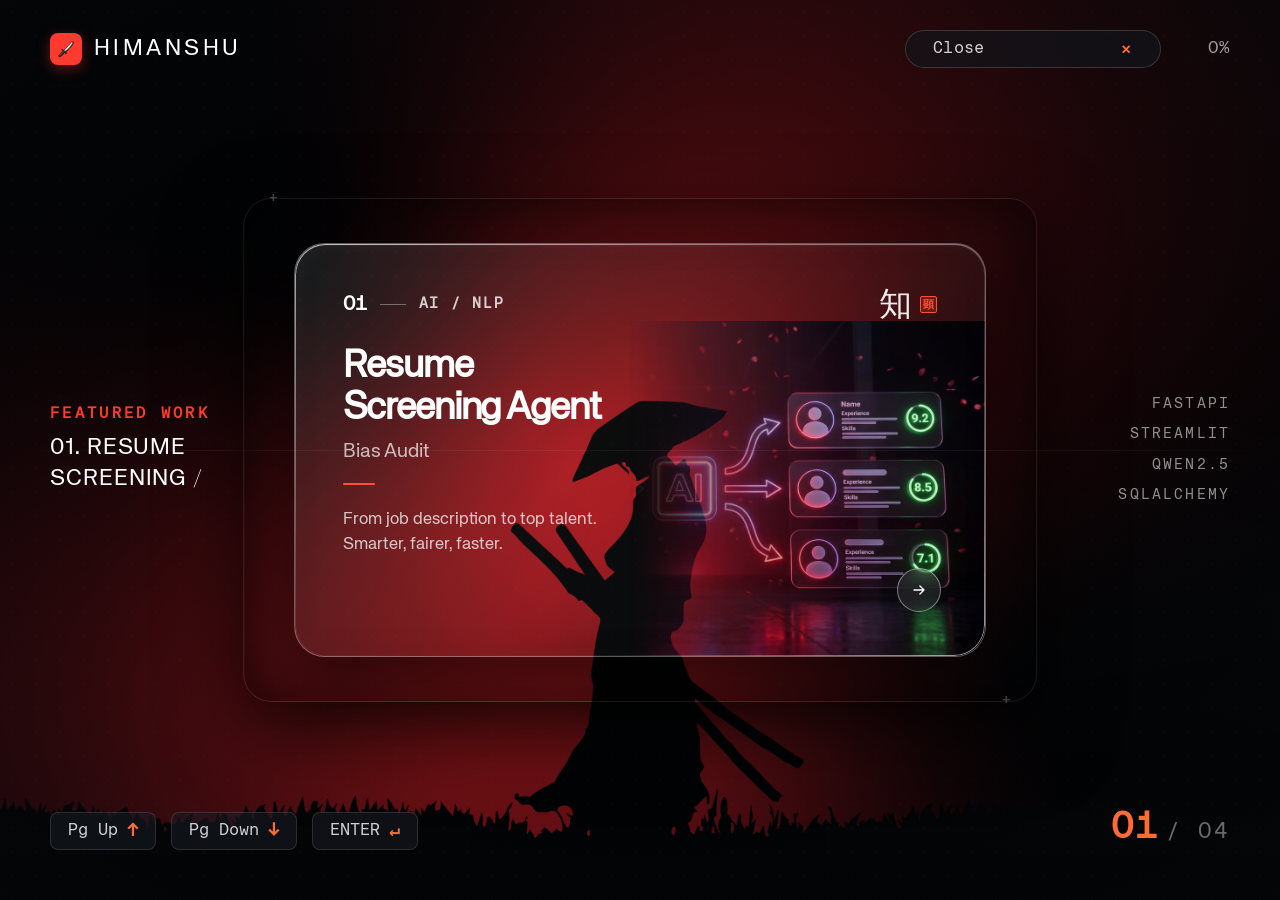
==== commit d57d9c8f: "style(projects): subtly brighten Project Info modal background and atmospheric depth" ====
--- a/projects/index.html
+++ b/projects/index.html
@@ -762,7 +762,7 @@
       align-items: center;
       justify-content: center;
       padding: clamp(1rem, 3.5vw, 3rem);
-      background: rgba(3, 5, 8, 0.84);
+      background: rgba(3, 5, 8, 0.68);
       backdrop-filter: blur(28px);
       -webkit-backdrop-filter: blur(28px);
       opacity: 0;
@@ -815,8 +815,9 @@
       width: 106%;
       height: 106%;
       background:
-        radial-gradient(ellipse 95% 85% at 50% 50%, rgba(6, 8, 12, 0.48) 0%, rgba(3, 5, 8, 0.82) 72%, #030508 100%),
+        radial-gradient(ellipse 95% 85% at 50% 50%, rgba(6, 8, 12, 0.25) 0%, rgba(3, 5, 8, 0.60) 72%, #030508 100%),
         url('/images/projects/a_moody_cinematic_dark_themed_atmospheric_backg.png') center center / cover no-repeat;
+      opacity: 0.85;
       pointer-events: none;
       animation: modalBgBreathing 32s ease-in-out infinite alternate;
       will-change: transform;
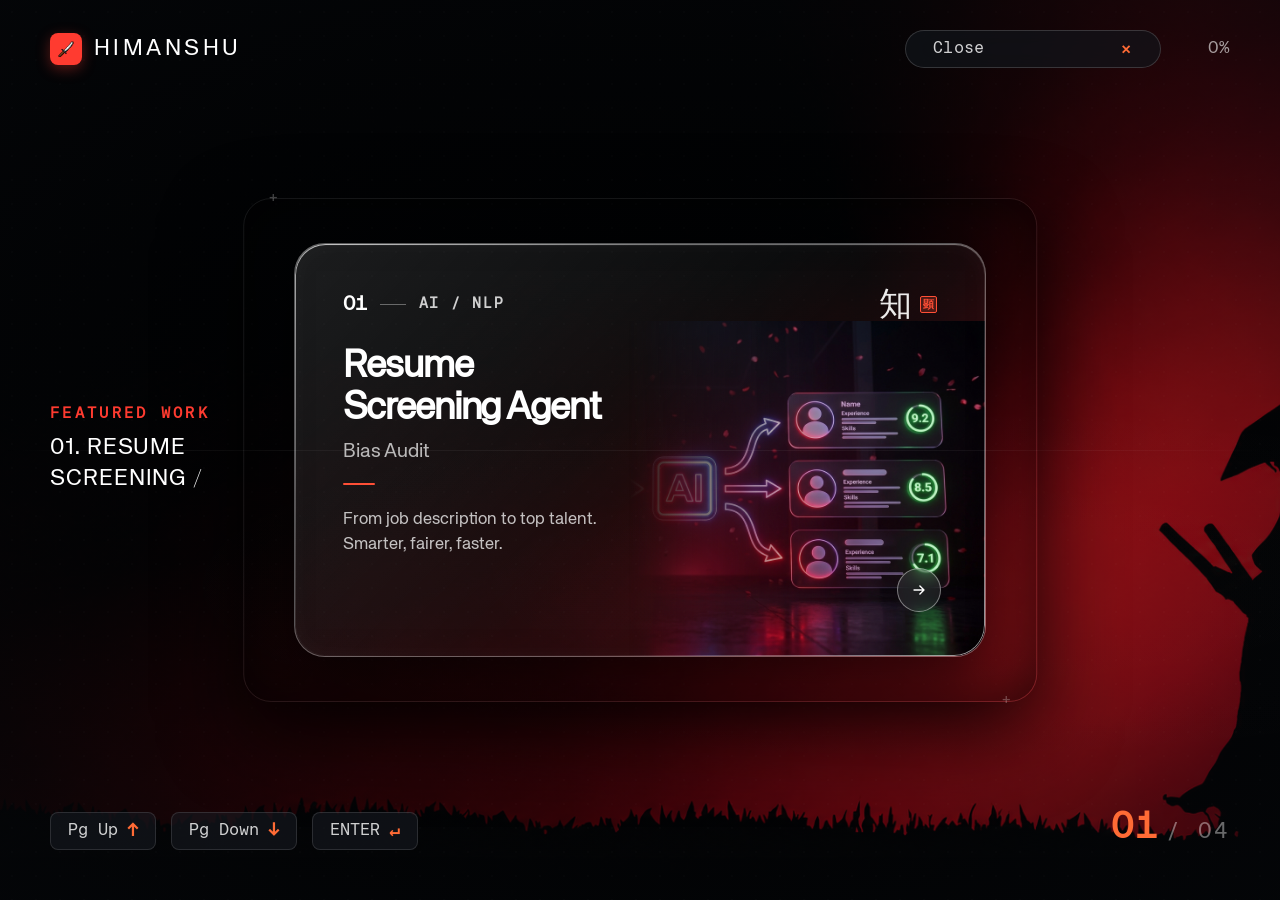
==== commit 884b5c92: "feat(projects): remove right-side skills list from projects page while preserving modal tags" ====
--- a/projects/index.html
+++ b/projects/index.html
@@ -1754,14 +1754,6 @@
             <div class="hud-left-gutter">
               <span class="hud-category-label">FEATURED WORK</span>
               <h1 class="hud-active-title" id="hudActiveTitle">01. RESUME SCREENING /</h1>
-            </div>
-
-            <!-- Right Gutter: Active Tech Stack Tags -->
-            <div class="hud-right-gutter" id="hudTechGroup">
-              <span class="hud-tag">FASTAPI</span>
-              <span class="hud-tag">STREAMLIT</span>
-              <span class="hud-tag">QWEN2.5</span>
-              <span class="hud-tag">SQLALCHEMY</span>
             </div>
 
             <!-- Central Showcase Boundary Frame -->
@@ -2131,7 +2123,6 @@
       document.getElementById('proj-3')
     ];
     const hudActiveTitle = document.getElementById('hudActiveTitle');
-    const hudTechGroup = document.getElementById('hudTechGroup');
     const counterCurrent = document.getElementById('counterCurrent');
     const hdrProgress = document.getElementById('hdrProgress');
 
@@ -2198,15 +2189,6 @@
         if (data) {
           hudActiveTitle.textContent = data.headerTitle;
           counterCurrent.textContent = `0${activeIndex + 1}`;
-          
-          // Update tags
-          hudTechGroup.innerHTML = '';
-          data.tags.forEach(t => {
-            const span = document.createElement('span');
-            span.className = 'hud-tag';
-            span.textContent = t;
-            hudTechGroup.appendChild(span);
-          });
         }
       }
     }
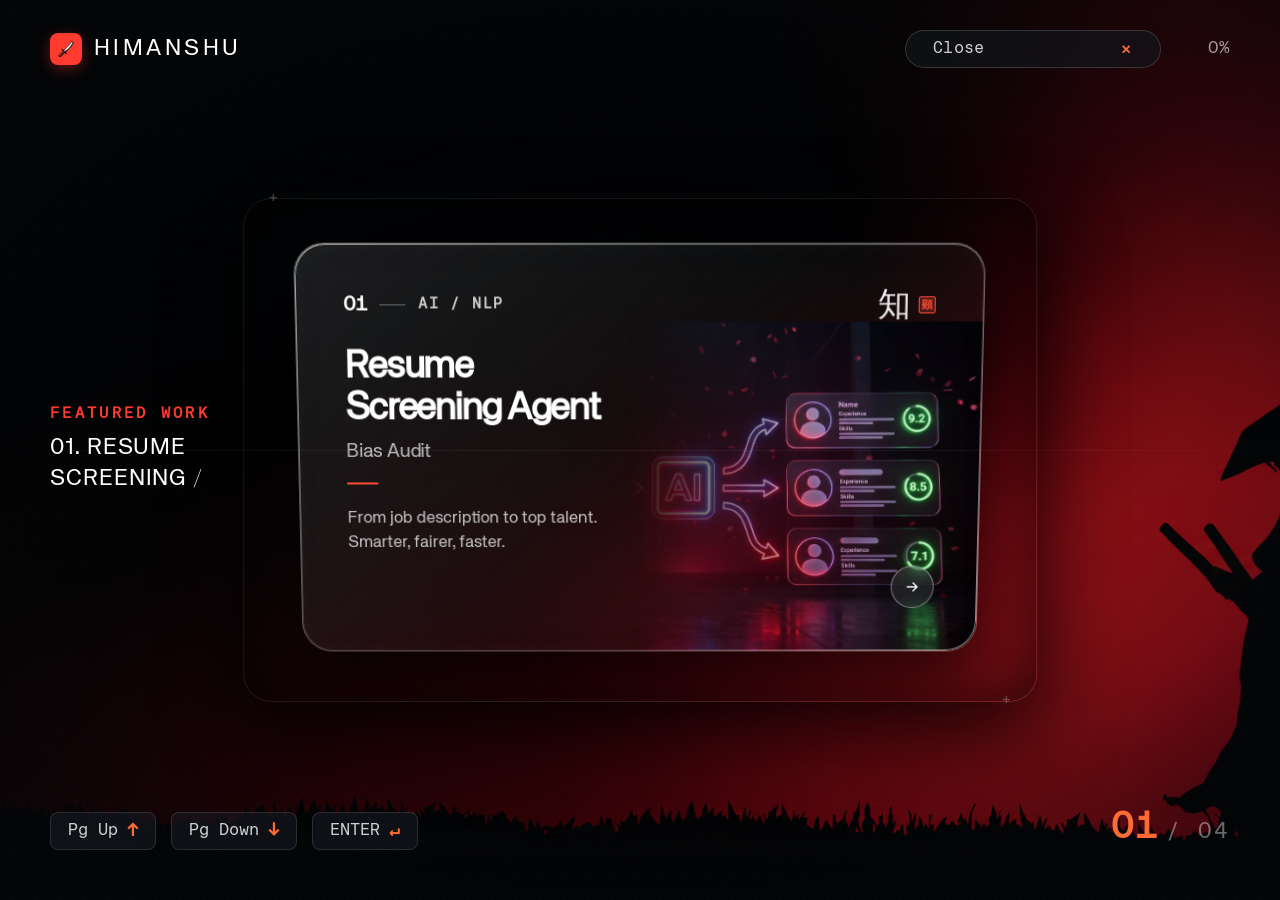
==== commit 832f5da7: "Add cinematic page transition animation between Homepage and Projects page" ====
--- a/projects/index.html
+++ b/projects/index.html
@@ -44,6 +44,42 @@
       color: var(--c-white);
       font-family: var(--font);
       -webkit-font-smoothing: antialiased;
+    }
+
+    /* Cinematic Page Entrance & Exit Veil */
+    #projects-transition-veil {
+      position: fixed;
+      inset: 0;
+      width: 100vw;
+      height: 100vh;
+      z-index: 99999;
+      pointer-events: none;
+      background: radial-gradient(circle at 50% 50%, rgba(6, 8, 11, 0.88) 0%, #06080b 100%);
+      opacity: 1;
+      transform: scale(1);
+      transition: opacity 0.42s cubic-bezier(0.25, 1, 0.5, 1), transform 0.42s cubic-bezier(0.25, 1, 0.5, 1);
+    }
+
+    #projects-transition-veil.is-loaded {
+      opacity: 0;
+      transform: scale(1.02);
+      pointer-events: none;
+    }
+
+    #projects-transition-veil.is-exiting {
+      opacity: 1;
+      transform: scale(1);
+      pointer-events: all;
+    }
+
+    .page.projects-page {
+      transition: transform 0.42s cubic-bezier(0.25, 1, 0.5, 1), opacity 0.42s cubic-bezier(0.25, 1, 0.5, 1);
+      will-change: transform, opacity;
+    }
+
+    body.page-transitioning .page.projects-page {
+      transform: scale(0.985);
+      opacity: 0.85;
     }
 
     /* Fixed Projects Samurai Red Moon Atmospheric Background */
@@ -1672,7 +1708,10 @@
     }
   </style>
 </head>
-<body class="-fiddle-digital">
+<body class="-fiddle-digital page-transitioning">
+
+  <!-- Cinematic Page Transition Veil -->
+  <div id="projects-transition-veil" aria-hidden="true"></div>
 
   <!-- Sumi-e Japanese Ink Canvas Layer -->
   <div class="projects-bg-canvas" aria-hidden="true"></div>
@@ -2361,7 +2400,30 @@
       }
     });
 
-    // Main Projects Page Close Button -> History-preserving return to Homepage
+    // Cinematic Entrance Reveal
+    function revealProjectsPage() {
+      requestAnimationFrame(() => {
+        const veil = document.getElementById('projects-transition-veil');
+        if (veil) {
+          veil.classList.remove('is-exiting');
+          veil.classList.add('is-loaded');
+        }
+        document.body.classList.remove('page-transitioning');
+      });
+    }
+
+    if (document.readyState === 'loading') {
+      document.addEventListener('DOMContentLoaded', revealProjectsPage);
+    } else {
+      revealProjectsPage();
+    }
+
+    // Reset veil on browser bfcache restore
+    window.addEventListener('pageshow', () => {
+      revealProjectsPage();
+    });
+
+    // Main Projects Page Close Button -> Smooth return to Homepage
     const projectsCloseBtn = document.getElementById('projectsPageCloseBtn');
     if (projectsCloseBtn) {
       projectsCloseBtn.addEventListener('click', (e) => {
@@ -2374,12 +2436,21 @@
           document.referrer.endsWith('/index.html')
         );
 
-        if (hasHomepageReferrer && window.history.length > 1) {
-          window.history.back();
-        } else {
-          // Direct visit fallback without history loop
-          window.location.href = '/';
+        const veil = document.getElementById('projects-transition-veil');
+        if (veil) {
+          veil.classList.remove('is-loaded');
+          veil.classList.add('is-exiting');
         }
+        document.body.classList.add('page-transitioning');
+
+        setTimeout(() => {
+          if (hasHomepageReferrer && window.history.length > 1) {
+            window.history.back();
+          } else {
+            // Direct visit fallback without history loop
+            window.location.href = '/';
+          }
+        }, 380);
       });
     }
   </script>
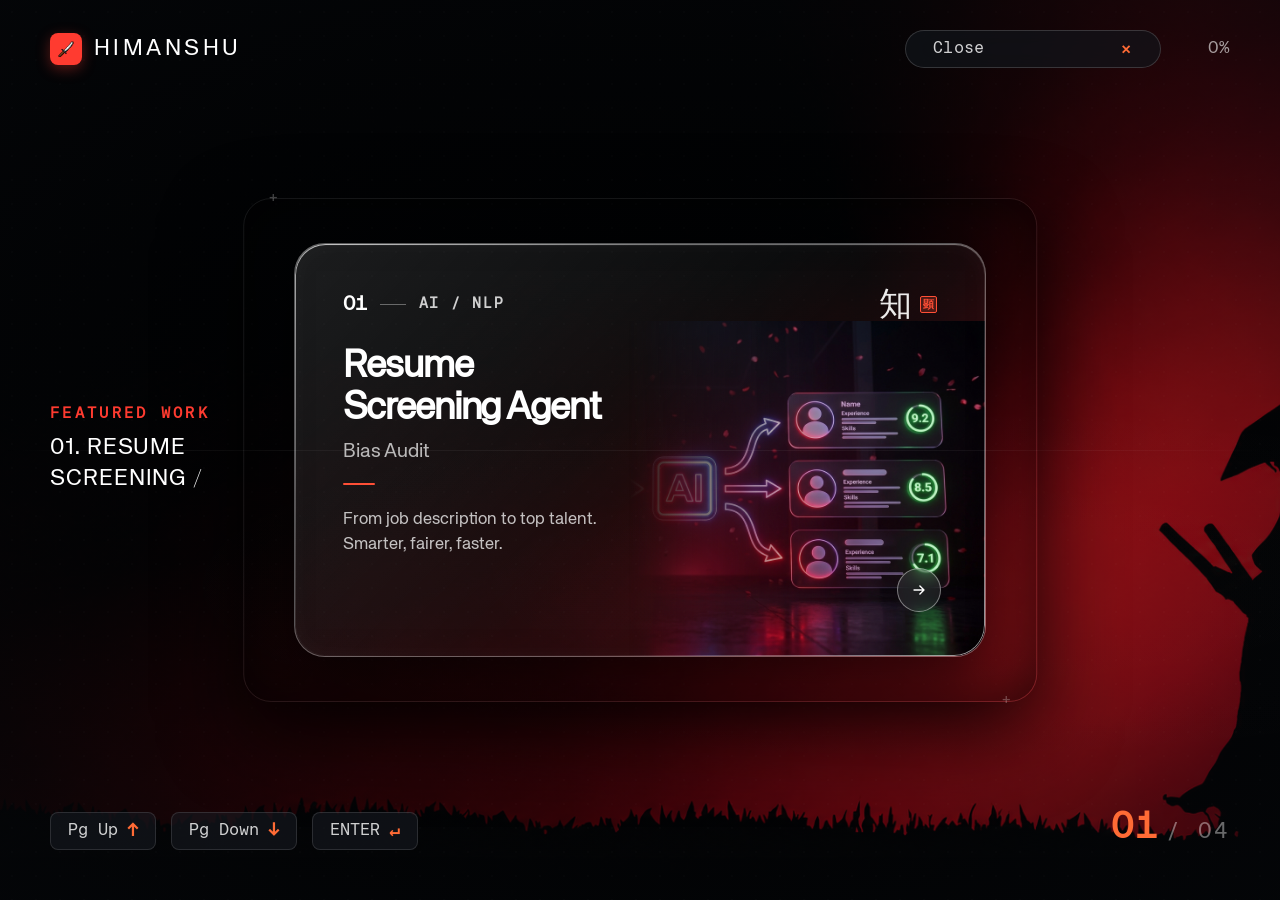
==== commit f02e2e6f: "Fix initial Project 01 tile distortion and misalignment on first render" ====
--- a/projects/index.html
+++ b/projects/index.html
@@ -70,16 +70,6 @@
       opacity: 1;
       transform: scale(1);
       pointer-events: all;
-    }
-
-    .page.projects-page {
-      transition: transform 0.42s cubic-bezier(0.25, 1, 0.5, 1), opacity 0.42s cubic-bezier(0.25, 1, 0.5, 1);
-      will-change: transform, opacity;
-    }
-
-    body.page-transitioning .page.projects-page {
-      transform: scale(0.985);
-      opacity: 0.85;
     }
 
     /* Fixed Projects Samurai Red Moon Atmospheric Background */
@@ -1829,7 +1819,7 @@
           <div class="category-wrap" string="" string-repeat="" string-offset-top="-50%" string-offset-bottom="-50%">
 
             <!-- PROJECT 01: Resume Screening Agent -->
-            <div class="i -inview" id="proj-0" data-key="0" data-name="Resume Screening Agent" string="progress|lerp">
+            <div class="i -inview -pointed" id="proj-0" data-key="0" data-name="Resume Screening Agent" style="--progress: 0.5;" string="progress|lerp">
               <article class="project-card" data-project="resume-screening" onclick="openModal('resume-screening')">
                 <div class="project-card-top">
                   <div class="project-card-meta">
@@ -2220,6 +2210,13 @@
         }
       });
 
+      // Enforce exact resting state when at the top (Project 01)
+      if (scrollTop <= 1 && items[0]) {
+        items[0].style.setProperty('--progress', '0.5000');
+        items[0].classList.add('-pointed');
+        closestIndex = 0;
+      }
+
       // Synchronize HUD with focused project
       if (closestIndex !== activeIndex) {
         activeIndex = closestIndex;
@@ -2236,6 +2233,9 @@
     if ('scrollRestoration' in history) {
       history.scrollRestoration = 'manual';
     }
+    if (scroller) {
+      scroller.scrollTop = 0;
+    }
 
     scroller.addEventListener('scroll', () => {
       requestAnimationFrame(updateKinematics);
@@ -2251,11 +2251,15 @@
 
     window.addEventListener('resize', updateKinematics, { passive: true });
     window.addEventListener('DOMContentLoaded', updateKinematics);
+    window.addEventListener('load', updateKinematics);
     
     // Immediate synchronous and next-frame execution
     updateKinematics();
     requestAnimationFrame(updateKinematics);
     setTimeout(updateKinematics, 50);
+    setTimeout(updateKinematics, 150);
+    setTimeout(updateKinematics, 350);
+    setTimeout(updateKinematics, 500);
 
     // Keyboard & Button Navigation (Pg Up / Pg Down / Enter)
     function scrollToProject(index) {
@@ -2409,6 +2413,7 @@
           veil.classList.add('is-loaded');
         }
         document.body.classList.remove('page-transitioning');
+        updateKinematics();
       });
     }
 
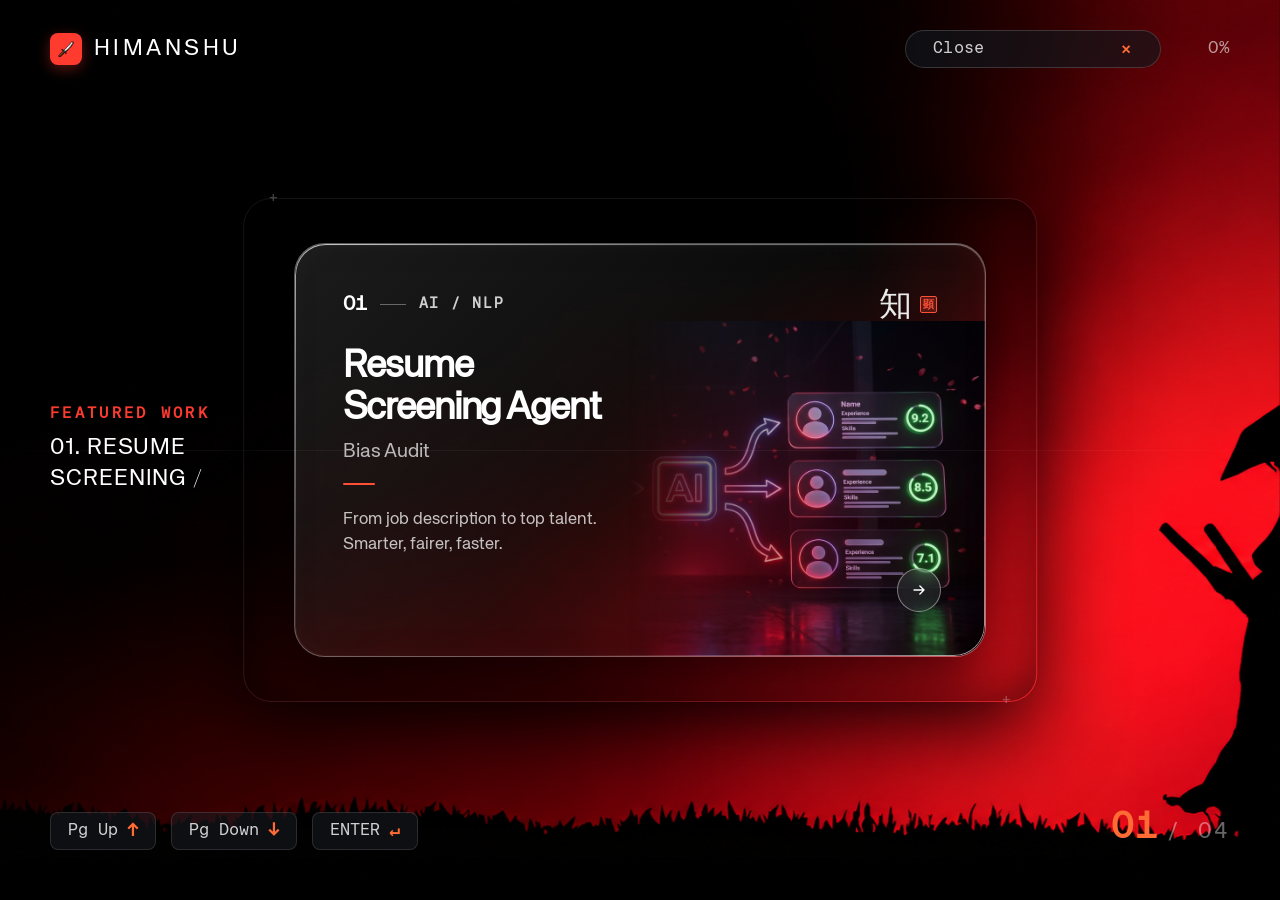
==== commit d51ebc81: "Use raw samurai background image on Project Page without overlay effects" ====
--- a/projects/index.html
+++ b/projects/index.html
@@ -72,7 +72,7 @@
       pointer-events: all;
     }
 
-    /* Fixed Projects Samurai Red Moon Atmospheric Background */
+    /* Fixed Projects Samurai Red Moon Background */
     .projects-bg-canvas {
       position: fixed;
       inset: 0;
@@ -80,21 +80,8 @@
       height: 100vh;
       z-index: 0;
       pointer-events: none;
-      background-color: #06080b;
-      background:
-        radial-gradient(ellipse 85% 75% at 50% 50%, rgba(6, 8, 11, 0.22) 0%, rgba(6, 8, 11, 0.52) 58%, rgba(6, 8, 11, 0.88) 100%),
-        url('/images/projects/samurai-red-moon-bg.png') center center / cover no-repeat;
-      opacity: 0.95;
-    }
-
-    /* Subtle ambient grain texture */
-    .projects-bg-canvas::after {
-      content: "";
-      position: absolute;
-      inset: 0;
-      background-image: radial-gradient(rgba(255, 255, 255, 0.03) 1px, transparent 0);
-      background-size: 24px 24px;
-      opacity: 0.4;
+      background: url('/images/projects/samurai-red-moon-bg.png') center center / cover no-repeat;
+      opacity: 1;
     }
 
     /* Outer Scroll Container */
@@ -788,12 +775,10 @@
       align-items: center;
       justify-content: center;
       padding: clamp(1rem, 3.5vw, 3rem);
-      background: rgba(3, 5, 8, 0.68);
-      backdrop-filter: blur(28px);
-      -webkit-backdrop-filter: blur(28px);
+      background: #030508;
       opacity: 0;
       pointer-events: none;
-      transition: opacity 0.4s cubic-bezier(0.16, 1, 0.3, 1), backdrop-filter 0.4s ease;
+      transition: opacity 0.4s cubic-bezier(0.16, 1, 0.3, 1);
       --theme-glow: rgba(72, 108, 175, 0.12);
       --theme-accent: #ff4f36;
     }
@@ -840,10 +825,8 @@
       inset: -3%;
       width: 106%;
       height: 106%;
-      background:
-        radial-gradient(ellipse 95% 85% at 50% 50%, rgba(6, 8, 12, 0.25) 0%, rgba(3, 5, 8, 0.60) 72%, #030508 100%),
-        url('/images/projects/a_moody_cinematic_dark_themed_atmospheric_backg.png') center center / cover no-repeat;
-      opacity: 0.85;
+      background: url('/images/projects/a_moody_cinematic_dark_themed_atmospheric_backg.png') center center / cover no-repeat;
+      opacity: 1;
       pointer-events: none;
       animation: modalBgBreathing 32s ease-in-out infinite alternate;
       will-change: transform;
@@ -861,106 +844,6 @@
         transform: scale(1.04) translate3d(0.4%, 0.3%, 0);
       }
     }
-
-    .modal-ambiance-glow {
-      position: absolute;
-      top: 50%;
-      left: 50%;
-      transform: translate(-50%, -50%);
-      width: 85vw;
-      height: 85vh;
-      background: radial-gradient(ellipse 65% 55% at 50% 50%, var(--theme-glow) 0%, rgba(0, 0, 0, 0) 70%);
-      transition: background 0.8s ease;
-      mix-blend-mode: screen;
-      pointer-events: none;
-      z-index: 1;
-    }
-
-    .modal-mist-drift {
-      position: absolute;
-      inset: 0;
-      width: 180%;
-      height: 100%;
-      pointer-events: none;
-      opacity: 0.35;
-      mix-blend-mode: screen;
-      z-index: 2;
-    }
-
-    .modal-mist-1 {
-      background: radial-gradient(ellipse 60% 40% at 30% 65%, rgba(255, 255, 255, 0.04) 0%, transparent 60%);
-      animation: modalMistFloat1 45s ease-in-out infinite alternate;
-    }
-
-    .modal-mist-2 {
-      background: radial-gradient(ellipse 55% 45% at 70% 35%, rgba(255, 255, 255, 0.035) 0%, transparent 60%);
-      animation: modalMistFloat2 58s ease-in-out infinite alternate;
-    }
-
-    @keyframes modalMistFloat1 {
-      0% { transform: translate3d(-12%, -1.5%, 0); }
-      100% { transform: translate3d(4%, 1.5%, 0); }
-    }
-
-    @keyframes modalMistFloat2 {
-      0% { transform: translate3d(4%, 1.5%, 0); }
-      100% { transform: translate3d(-12%, -1.5%, 0); }
-    }
-
-    /* Falling Crimson Sakura Petals matching the artwork */
-    .modal-petals-wrap {
-      position: absolute;
-      inset: 0;
-      pointer-events: none;
-      overflow: hidden;
-      z-index: 3;
-    }
-
-    .modal-petal {
-      position: absolute;
-      top: -30px;
-      border-radius: 100% 0% 100% 0% / 80% 0% 80% 0%;
-      background: linear-gradient(135deg, rgba(225, 48, 65, 0.75) 0%, rgba(145, 24, 36, 0.55) 75%, rgba(75, 10, 18, 0.25) 100%);
-      box-shadow: 0 0 8px rgba(225, 48, 65, 0.35);
-      pointer-events: none;
-      will-change: transform, opacity;
-      animation-name: modalPetalFall;
-      animation-timing-function: cubic-bezier(0.25, 0.1, 0.25, 1);
-      animation-iteration-count: infinite;
-    }
-
-    @keyframes modalPetalFall {
-      0% {
-        transform: translate3d(var(--px-start, 10vw), -20px, 0) rotate(var(--prot-start, 0deg));
-        opacity: 0;
-      }
-      15% {
-        opacity: var(--pmax-op, 0.65);
-      }
-      50% {
-        transform: translate3d(calc(var(--px-start, 10vw) + var(--px-drift, 15vw) * 0.5 + var(--psway, 18px)), 50vh, 0) rotate(calc(var(--prot-start, 0deg) + 180deg));
-      }
-      85% {
-        opacity: var(--pmax-op, 0.65);
-      }
-      100% {
-        transform: translate3d(calc(var(--px-start, 10vw) + var(--px-drift, 15vw)), 105vh, 0) rotate(calc(var(--prot-start, 0deg) + 360deg));
-        opacity: 0;
-      }
-    }
-
-    .modal-petal.mp1  { width: 9px;  height: 14px; --px-start: 6vw;  --px-drift: 18vw; --psway: 16px; --prot-start: 20deg;  --pmax-op: 0.65; animation-duration: 15s; animation-delay: -2s; }
-    .modal-petal.mp2  { width: 11px; height: 16px; --px-start: 18vw; --px-drift: 22vw; --psway: 20px; --prot-start: -35deg; --pmax-op: 0.70; animation-duration: 17s; animation-delay: -7s; }
-    .modal-petal.mp3  { width: 8px;  height: 12px; --px-start: 28vw; --px-drift: 16vw; --psway: 14px; --prot-start: 50deg;  --pmax-op: 0.55; animation-duration: 14s; animation-delay: -11s; }
-    .modal-petal.mp4  { width: 12px; height: 17px; --px-start: 40vw; --px-drift: 20vw; --psway: 18px; --prot-start: -15deg; --pmax-op: 0.75; animation-duration: 16s; animation-delay: -4s; }
-    .modal-petal.mp5  { width: 10px; height: 15px; --px-start: 52vw; --px-drift: 18vw; --psway: 15px; --prot-start: 35deg;  --pmax-op: 0.60; animation-duration: 15s; animation-delay: -13s; }
-    .modal-petal.mp6  { width: 13px; height: 18px; --px-start: 64vw; --px-drift: 22vw; --psway: 22px; --prot-start: -45deg; --pmax-op: 0.72; animation-duration: 18s; animation-delay: -8s; }
-    .modal-petal.mp7  { width: 9px;  height: 13px; --px-start: 74vw; --px-drift: 16vw; --psway: 16px; --prot-start: 25deg;  --pmax-op: 0.58; animation-duration: 14s; animation-delay: -1s; }
-    .modal-petal.mp8  { width: 12px; height: 17px; --px-start: 84vw; --px-drift: 19vw; --psway: 19px; --prot-start: -25deg; --pmax-op: 0.68; animation-duration: 16s; animation-delay: -10s; }
-    .modal-petal.mp9  { width: 8px;  height: 12px; --px-start: 2vw;  --px-drift: 20vw; --psway: 15px; --prot-start: 40deg;  --pmax-op: 0.50; animation-duration: 13s; animation-delay: -5s; }
-    .modal-petal.mp10 { width: 11px; height: 16px; --px-start: 34vw; --px-drift: 17vw; --psway: 18px; --prot-start: -50deg; --pmax-op: 0.65; animation-duration: 16s; animation-delay: -14s; }
-    .modal-petal.mp11 { width: 10px; height: 14px; --px-start: 58vw; --px-drift: 21vw; --psway: 17px; --prot-start: 30deg;  --pmax-op: 0.62; animation-duration: 15s; animation-delay: -3s; }
-    .modal-petal.mp12 { width: 13px; height: 19px; --px-start: 88vw; --px-drift: 15vw; --psway: 20px; --prot-start: -20deg; --pmax-op: 0.70; animation-duration: 17s; animation-delay: -9s; }
 
     /* Expanded Project Tile Glass Container */
     .modal-card {
@@ -1462,22 +1345,6 @@
       perspective: 700px;
     }
 
-    .ambient-mist-drift {
-      position: absolute;
-      inset: 0;
-      width: 160%;
-      height: 100%;
-      background: radial-gradient(ellipse 65% 35% at 45% 65%, rgba(255, 255, 255, 0.02) 0%, transparent 65%);
-      animation: mistDrift 45s ease-in-out infinite alternate;
-      pointer-events: none;
-      opacity: 0.6;
-    }
-
-    @keyframes mistDrift {
-      0% { transform: translate3d(-10%, 0, 0); }
-      100% { transform: translate3d(5%, 0, 0); }
-    }
-
     .sakura-petal {
       position: absolute;
       top: -40px;
@@ -1690,8 +1557,7 @@
         display: none;
       }
       .atmospheric-petals-layer,
-      .sakura-petal,
-      .ambient-mist-drift {
+      .sakura-petal {
         display: none !important;
         animation: none !important;
       }
@@ -1706,9 +1572,8 @@
   <!-- Sumi-e Japanese Ink Canvas Layer -->
   <div class="projects-bg-canvas" aria-hidden="true"></div>
 
-  <!-- Atmospheric Japanese Cherry Blossom Petals & Wind Drift Layer -->
+  <!-- Atmospheric Japanese Cherry Blossom Petals Layer -->
   <div class="atmospheric-petals-layer" aria-hidden="true">
-    <div class="ambient-mist-drift"></div>
     <!-- Tier 1: Distant Petals (Soft blur, slower drift) -->
     <div class="sakura-petal petal--tier1 petal-1"></div>
     <div class="sakura-petal petal--tier1 petal-2"></div>
@@ -1972,23 +1837,6 @@
     <!-- Atmospheric Background Layer for Modal with Cinematic Japanese Artwork -->
     <div class="modal-backdrop-fx" aria-hidden="true">
       <div class="modal-bg-image"></div>
-      <div class="modal-ambiance-glow"></div>
-      <div class="modal-mist-drift modal-mist-1"></div>
-      <div class="modal-mist-drift modal-mist-2"></div>
-      <div class="modal-petals-wrap">
-        <div class="modal-petal mp1"></div>
-        <div class="modal-petal mp2"></div>
-        <div class="modal-petal mp3"></div>
-        <div class="modal-petal mp4"></div>
-        <div class="modal-petal mp5"></div>
-        <div class="modal-petal mp6"></div>
-        <div class="modal-petal mp7"></div>
-        <div class="modal-petal mp8"></div>
-        <div class="modal-petal mp9"></div>
-        <div class="modal-petal mp10"></div>
-        <div class="modal-petal mp11"></div>
-        <div class="modal-petal mp12"></div>
-      </div>
     </div>
 
     <!-- Expanded Project Tile Glass Container -->
